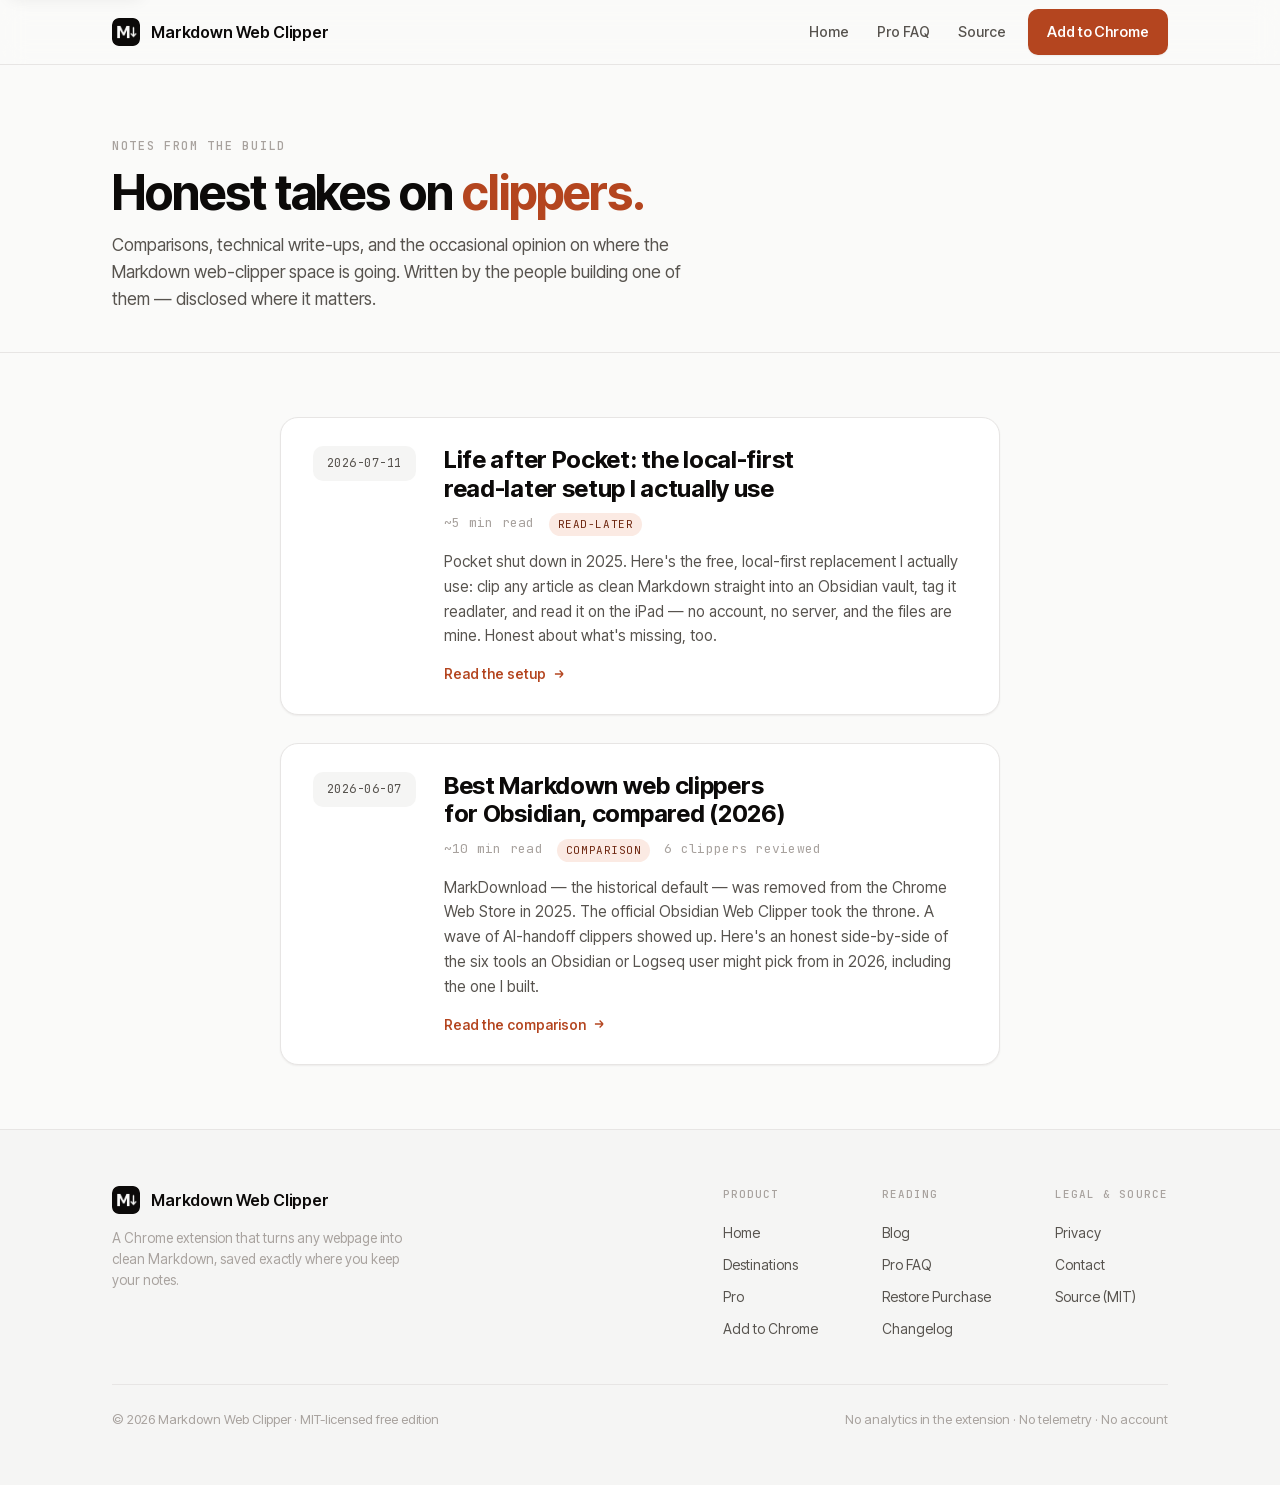
==== blog/index.html @ 99204392 "chore: sync landing from clipper@067581e Co-Authored-By: landing-sync[bot] <landing-sync@users.norep" ====
<!DOCTYPE html>
<html lang="en" data-density="standard" data-accent="100">
<head>
<meta charset="UTF-8" />
<meta name="viewport" content="width=device-width, initial-scale=1.0" />
<title>Blog — Web Clipping, Markdown & Obsidian | Markdown Web Clipper</title>
<meta name="description" content="Notes from the people building Markdown Web Clipper: comparisons, technical write-ups, and the occasional honest take on the web-clipper landscape." />
<link rel="canonical" href="https://markdownwebclipper.com/blog/" />
<link rel="icon" href="/favicon.ico" sizes="any" />
<link rel="icon" type="image/svg+xml" href="/favicon.svg" />
<link rel="icon" type="image/png" sizes="32x32" href="/favicon-32.png" />
<link rel="apple-touch-icon" href="/icon-128.png" />
<link rel="manifest" href="/site.webmanifest" />
<link rel="alternate" type="application/rss+xml" title="Markdown Web Clipper Blog" href="/blog/feed.xml" />
<meta name="theme-color" content="#fafaf9" media="(prefers-color-scheme: light)" />
<meta name="theme-color" content="#0c0a09" media="(prefers-color-scheme: dark)" />
<meta name="color-scheme" content="light dark" />
<meta property="og:title" content="Blog — Web Clipping, Markdown & Obsidian | Markdown Web Clipper" />
<meta property="og:description" content="Comparisons, technical write-ups, and honest takes on the web-clipper landscape." />
<meta property="og:url" content="https://markdownwebclipper.com/blog/" />
<meta property="og:type" content="website" />
<meta property="og:image" content="https://markdownwebclipper.com/og-hero.png" />
<meta property="og:image:width" content="1200" />
<meta property="og:image:height" content="630" />
<meta name="twitter:card" content="summary_large_image" />
<meta name="twitter:image" content="https://markdownwebclipper.com/og-hero.png" />
<link rel="preload" href="/fonts/inter-tight-latin.woff2" as="font" type="font/woff2" crossorigin />
<link rel="preload" href="/fonts/jetbrains-mono-latin.woff2" as="font" type="font/woff2" crossorigin />
<link rel="stylesheet" href="/tokens.css" />
<link rel="stylesheet" href="/style.css" />
</head>
<body>
<a class="skip-link" href="#main">Skip to content</a>

<header class="site-header">
  <div class="wrap">
    <a class="brand" href="/" aria-label="Markdown Web Clipper home">
      <img src="/icon-128.png" alt="" />
      <span class="wordmark">Markdown Web Clipper</span>
    </a>
    <nav class="nav">
      <a href="/">Home</a>
      <a href="/pro-faq" class="hide-sm">Pro FAQ</a>
      <a href="https://github.com/Tigrandza/markdown-web-clipper" class="hide-sm">Source</a>
      <a class="btn btn-primary" href="https://chromewebstore.google.com/detail/dpkinbemdemheacegfjbbkclcpbfedif?utm_source=markdownwebclipper.com&amp;utm_medium=website&amp;utm_campaign=blog-index" style="margin-left:6px">Add to Chrome</a>
    </nav>
  </div>
</header>

<main id="main">
  <section class="page-hero">
    <div class="wrap">
      <p class="eyebrow">Notes from the build</p>
      <h1 class="display" style="margin-top:12px">Honest takes on <span class="rust">clippers.</span></h1>
      <p class="lede" style="margin-top:14px; max-width:60ch">Comparisons, technical write-ups, and the occasional opinion on where the Markdown web-clipper space is going. Written by the people building one of them — disclosed where it matters.</p>
    </div>
  </section>

  <section class="band" style="padding-block: 64px">
    <div class="wrap">
      <div class="blog-index">

        <article class="blog-card">
          <span class="date-pill">2026-07-11</span>
          <div>
            <h2><a href="/blog/pocket-alternative-markdown-obsidian">Life after Pocket: the local-first read-later setup I actually use</a></h2>
            <p class="meta">
              <span>~5 min read</span>
              <span class="tag">Read-later</span>
            </p>
            <p class="excerpt">Pocket shut down in 2025. Here's the free, local-first replacement I actually use: clip any article as clean Markdown straight into an Obsidian vault, tag it readlater, and read it on the iPad — no account, no server, and the files are mine. Honest about what's missing, too.</p>
            <a class="read-more" href="/blog/pocket-alternative-markdown-obsidian">Read the setup
              <svg width="14" height="14" viewBox="0 0 24 24" fill="none" stroke="currentColor" stroke-width="2.2" aria-hidden="true"><path d="M5 12h14m0 0-6-6m6 6-6 6"/></svg>
            </a>
          </div>
        </article>

        <article class="blog-card">
          <span class="date-pill">2026-06-07</span>
          <div>
            <h2><a href="/blog/best-markdown-web-clippers-2026">Best Markdown web clippers for Obsidian, compared (2026)</a></h2>
            <p class="meta">
              <span>~10 min read</span>
              <span class="tag">Comparison</span>
              <span>6 clippers reviewed</span>
            </p>
            <p class="excerpt">MarkDownload — the historical default — was removed from the Chrome Web Store in 2025. The official Obsidian Web Clipper took the throne. A wave of AI-handoff clippers showed up. Here's an honest side-by-side of the six tools an Obsidian or Logseq user might pick from in 2026, including the one I built.</p>
            <a class="read-more" href="/blog/best-markdown-web-clippers-2026">Read the comparison
              <svg width="14" height="14" viewBox="0 0 24 24" fill="none" stroke="currentColor" stroke-width="2.2" aria-hidden="true"><path d="M5 12h14m0 0-6-6m6 6-6 6"/></svg>
            </a>
          </div>
        </article>

      </div>
    </div>
  </section>
</main>

<footer class="site-footer">
  <div class="wrap">
    <div class="footer-grid">
      <div class="footer-brand">
        <a class="brand" href="/" aria-label="Markdown Web Clipper home"><img src="/icon-128.png" alt="" /><span class="wordmark">Markdown Web Clipper</span></a>
        <p>A Chrome extension that turns any webpage into clean Markdown, saved exactly where you keep your notes.</p>
      </div>
      <div class="footer-cols">
        <div class="footer-col">
          <h2>Product</h2>
          <a href="/">Home</a>
          <a href="/#destinations">Destinations</a>
          <a href="/#pro">Pro</a>
          <a href="https://chromewebstore.google.com/detail/dpkinbemdemheacegfjbbkclcpbfedif?utm_source=markdownwebclipper.com&amp;utm_medium=website&amp;utm_campaign=blog-index">Add to Chrome</a>
        </div>
        <div class="footer-col">
          <h2>Reading</h2>
          <a href="/blog/">Blog</a>
          <a href="/pro-faq">Pro FAQ</a>
          <a href="/restore">Restore Purchase</a>
          <a href="/changelog">Changelog</a>
        </div>
        <div class="footer-col">
          <h2>Legal &amp; source</h2>
          <a href="/privacy">Privacy</a>
          <a href="mailto:support@markdownwebclipper.com">Contact</a>
          <a href="https://github.com/Tigrandza/markdown-web-clipper">Source (MIT)</a>
        </div>
      </div>
    </div>
    <div class="footer-legal">
      <span>© 2026 Markdown Web Clipper · MIT-licensed free edition</span>
      <span>No analytics in the extension · No telemetry · No account</span>
    </div>
  </div>
</footer>

<script src="/landing.js"></script>
</body>
</html>
---- tokens.css ----
:root{--bg: #fafaf9;--surface: #ffffff;--surface-2: #f5f5f4;--fg: #1c1917;--fg-strong: #0c0a09;--fg-muted: #57534e;--fg-faint: #a8a29e;--border: #e7e5e4;--border-strong: #d6d3d1;--accent-60: #c5795c;--accent-100: #b4451f;--accent-140: #a5380f;--accent: var(--accent-100);--accent-ink: #6e2710;--accent-subtle: #fbeae3;--on-accent: #ffffff;--success: #166534;--success-bg: #dcfce7;--code-bg: #0c0a09;--code-fg: #f5f5f4;--syn-key: #57534e;--syn-val: #b4451f;--font-sans: "Inter Tight", -apple-system, BlinkMacSystemFont, "Segoe UI", sans-serif;--font-mono: "JetBrains Mono", ui-monospace, Menlo, monospace;--lh-display: 1.05;--lh-tight: 1.15;--lh-body: 1.55;--tracking-display: -.022em;--r-xs: 6px;--r-sm: 8px;--r-md: 10px;--r-lg: 14px;--r-xl: 18px;--r-2xl: 22px;--r-pill: 999px;--shadow-sm: 0 1px 2px rgba(28, 25, 23, .06);--shadow-md: 0 4px 16px rgba(28, 25, 23, .06), 0 1px 3px rgba(28, 25, 23, .05);--shadow-lg: 0 18px 50px -16px rgba(28, 25, 23, .18), 0 4px 12px rgba(28, 25, 23, .05);--shadow-pop: 0 24px 64px -20px rgba(28, 25, 23, .22), 0 2px 8px rgba(28, 25, 23, .06);--section-y: 112px;--gap-block: 28px;--maxw: 1120px;--maxw-prose: 720px}@media(prefers-color-scheme:dark){:root:not([data-theme=light]){--bg: #0c0a09;--surface: #1c1917;--surface-2: #171311;--fg: #f5f5f4;--fg-strong: #f5f5f4;--fg-muted: #a8a29e;--fg-faint: #57534e;--border: #27272a;--border-strong: #3a3a3e;--accent-60: #e2a285;--accent-100: #e07a4f;--accent-140: #ef6a36;--accent: var(--accent-100);--accent-ink: #f0c3ae;--accent-subtle: #2a160c;--on-accent: #1c0f08;--success: #4ade80;--success-bg: #143323;--code-bg: #000000;--code-fg: #f5f5f4;--syn-key: #a8a29e;--syn-val: #e07a4f;--shadow-sm: 0 1px 2px rgba(0, 0, 0, .4);--shadow-md: 0 4px 16px rgba(0, 0, 0, .4), 0 1px 3px rgba(0, 0, 0, .5);--shadow-lg: 0 18px 50px -16px rgba(0, 0, 0, .6), 0 4px 12px rgba(0, 0, 0, .4);--shadow-pop: 0 24px 64px -20px rgba(0, 0, 0, .7), 0 2px 8px rgba(0, 0, 0, .5)}}:root[data-theme=dark]{--bg: #0c0a09;--surface: #1c1917;--surface-2: #171311;--fg: #f5f5f4;--fg-strong: #f5f5f4;--fg-muted: #a8a29e;--fg-faint: #57534e;--border: #27272a;--border-strong: #3a3a3e;--accent-60: #e2a285;--accent-100: #e07a4f;--accent-140: #ef6a36;--accent: var(--accent-100);--accent-ink: #f0c3ae;--accent-subtle: #2a160c;--on-accent: #1c0f08;--success: #4ade80;--success-bg: #143323;--code-bg: #000000;--code-fg: #f5f5f4;--syn-key: #a8a29e;--syn-val: #e07a4f;--shadow-sm: 0 1px 2px rgba(0, 0, 0, .4);--shadow-md: 0 4px 16px rgba(0, 0, 0, .4), 0 1px 3px rgba(0, 0, 0, .5);--shadow-lg: 0 18px 50px -16px rgba(0, 0, 0, .6), 0 4px 12px rgba(0, 0, 0, .4);--shadow-pop: 0 24px 64px -20px rgba(0, 0, 0, .7), 0 2px 8px rgba(0, 0, 0, .5)}
---- style.css ----
@font-face{font-family:Inter Tight;font-style:normal;font-weight:400 700;font-display:swap;src:url(/fonts/inter-tight-latin.woff2) format("woff2");unicode-range:U+0000-00FF,U+0131,U+0152-0153,U+02BB-02BC,U+02C6,U+02DA,U+02DC,U+0304,U+0308,U+0329,U+2000-206F,U+20AC,U+2122,U+2191,U+2193,U+2212,U+2215,U+FEFF,U+FFFD}@font-face{font-family:Inter Tight;font-style:normal;font-weight:400 700;font-display:swap;src:url(/fonts/inter-tight-latin-ext.woff2) format("woff2");unicode-range:U+0100-02AF,U+0304,U+0308,U+0329,U+1E00-1E9F,U+1EF2-1EFF,U+2020,U+20A0-20AB,U+20AD-20C0,U+2113,U+2C60-2C7F,U+A720-A7FF}@font-face{font-family:JetBrains Mono;font-style:normal;font-weight:400 600;font-display:swap;src:url(/fonts/jetbrains-mono-latin.woff2) format("woff2");unicode-range:U+0000-00FF,U+0131,U+0152-0153,U+02BB-02BC,U+02C6,U+02DA,U+02DC,U+0304,U+0308,U+0329,U+2000-206F,U+20AC,U+2122,U+2191,U+2193,U+2212,U+2215,U+FEFF,U+FFFD}@font-face{font-family:JetBrains Mono;font-style:normal;font-weight:400 600;font-display:swap;src:url(/fonts/jetbrains-mono-latin-ext.woff2) format("woff2");unicode-range:U+0100-02AF,U+0304,U+0308,U+0329,U+1E00-1E9F,U+1EF2-1EFF,U+2020,U+20A0-20AB,U+20AD-20C0,U+2113,U+2C60-2C7F,U+A720-A7FF}*,*:before,*:after{box-sizing:border-box}*{margin:0}html{-webkit-text-size-adjust:100%;scroll-behavior:smooth;scroll-padding-top:80px}body{font-family:var(--font-sans);font-weight:400;line-height:var(--lh-body);color:var(--fg);background:var(--bg);-webkit-font-smoothing:antialiased;text-rendering:optimizeLegibility;font-feature-settings:"cv11","ss01"}img,svg{display:block;max-width:100%}a{color:inherit;text-decoration:none}button{font:inherit;color:inherit;cursor:pointer;background:none;border:none}code,pre,.mono{font-family:var(--font-mono)}::selection{background:var(--accent-subtle);color:var(--accent-ink)}:focus-visible{outline:2px solid var(--accent);outline-offset:2px;border-radius:4px}.sr-only{position:absolute;width:1px;height:1px;padding:0;margin:-1px;overflow:hidden;clip:rect(0,0,0,0);white-space:nowrap;border:0}.skip-link{position:absolute;left:8px;top:-48px;z-index:1000;padding:10px 16px;background:var(--surface);color:var(--fg-strong);border:1px solid var(--border);border-radius:var(--r-sm);box-shadow:var(--shadow-md);font-size:14px;font-weight:550;transition:top .15s ease}.skip-link:focus{top:8px}.breadcrumb{display:block}.breadcrumb a{color:inherit;text-decoration:none}.breadcrumb a:hover{color:var(--accent)}.wrap{width:100%;max-width:var(--maxw);margin-inline:auto;padding-inline:32px}section.band{padding-block:var(--section-y)}.band+.band{border-top:1px solid var(--border)}:root[data-density=compact]{--section-y: 76px;--gap-block: 20px}:root[data-density=standard]{--section-y: 112px;--gap-block: 28px}:root[data-density=breathing]{--section-y: 160px;--gap-block: 40px}:root[data-accent="60"]{--accent: var(--accent-60)}:root[data-accent="100"]{--accent: var(--accent-100)}:root[data-accent="140"]{--accent: var(--accent-140)}.eyebrow{font-family:var(--font-mono);font-size:12px;letter-spacing:.14em;text-transform:uppercase;color:var(--fg-faint);font-weight:500;white-space:nowrap}.display{font-weight:700;line-height:var(--lh-display);letter-spacing:var(--tracking-display);color:var(--fg-strong);text-wrap:balance}h1.display{font-size:clamp(40px,5.4vw,68px)}h2.display{font-size:clamp(32px,3.8vw,46px)}h3.display{font-size:clamp(24px,2.4vw,30px)}.rust{color:var(--accent)}.lede{font-size:clamp(17px,1.35vw,19px);color:var(--fg-muted);max-width:46ch;text-wrap:pretty}.section-head{max-width:52ch;margin-bottom:48px}.section-head .lede{margin-top:16px}.site-header{position:sticky;top:0;z-index:40;background:color-mix(in srgb,var(--bg) 82%,transparent);backdrop-filter:saturate(140%) blur(12px);border-bottom:1px solid var(--border)}.site-header .wrap{display:flex;align-items:center;gap:28px;height:64px}.brand{display:flex;align-items:center;gap:11px;font-weight:600;color:var(--fg-strong);letter-spacing:-.01em;white-space:nowrap;flex:none}.brand img{width:28px;height:28px;border-radius:7px}.brand .wordmark{font-size:16px}.brand .tld{color:var(--fg-faint);font-weight:500}.nav{display:flex;align-items:center;gap:4px;margin-left:auto}.nav a:not(.btn){padding:8px 12px;border-radius:var(--r-sm);font-size:14px;color:var(--fg-muted);font-weight:500;transition:color .15s,background .15s}.nav a:not(.btn):hover{color:var(--fg-strong);background:var(--surface-2)}.nav .sep{width:1px;height:20px;background:var(--border);margin-inline:6px}.btn{display:inline-flex;align-items:center;justify-content:center;gap:9px;padding:11px 18px;border-radius:var(--r-md);font-size:14.5px;font-weight:550;letter-spacing:-.005em;transition:transform .12s ease,background .15s,border-color .15s,box-shadow .15s;border:1px solid transparent;white-space:nowrap}.btn:active{transform:translateY(1px)}.btn .kbd{font-family:var(--font-mono);font-size:12px;opacity:.8}.btn-primary{background:var(--accent);color:var(--on-accent);box-shadow:var(--shadow-sm)}.btn-primary:hover{background:color-mix(in oklch,var(--accent) 90%,black)}.btn-ghost{background:var(--surface);color:var(--fg-strong);border-color:var(--border-strong)}.btn-ghost:hover{background:var(--surface-2);border-color:var(--fg-faint)}.btn-quiet{color:var(--fg-muted);padding-inline:10px}.btn-quiet:hover{color:var(--fg-strong)}.btn-lg{padding:14px 24px;font-size:16px;border-radius:var(--r-lg)}.badge-pro{display:inline-flex;align-items:center;gap:5px;padding:3px 9px;background:var(--accent);color:var(--on-accent);border-radius:var(--r-pill);font-size:11.5px;font-weight:650;letter-spacing:.01em;white-space:nowrap}.badge-pro.outline{background:transparent;color:var(--accent);border:1px solid color-mix(in srgb,var(--accent) 45%,transparent)}.badge-free{display:inline-flex;align-items:center;gap:5px;padding:3px 9px;background:var(--surface-2);color:var(--fg-muted);border:1px solid var(--border);border-radius:var(--r-pill);font-size:11.5px;font-weight:600;white-space:nowrap}.chip{display:inline-flex;align-items:center;gap:6px;padding:5px 11px;background:var(--surface);border:1px solid var(--border);border-radius:var(--r-pill);font-size:13px;color:var(--fg-muted);font-weight:500}.chip .dot{width:6px;height:6px;border-radius:50%;background:var(--success)}.hero{padding-top:clamp(56px,7vw,96px);padding-bottom:var(--section-y)}.hero-eyebrow{display:inline-flex;align-items:center;gap:10px;margin-bottom:26px}.hero h1{margin-bottom:22px}.hero .lede{font-size:clamp(18px,1.5vw,21px);max-width:40ch}.hero-cta{display:flex;flex-wrap:wrap;align-items:center;gap:14px;margin-top:34px}.hero-meta{display:flex;flex-wrap:wrap;gap:18px;margin-top:26px;color:var(--fg-faint);font-size:13.5px}.hero-meta span{display:inline-flex;align-items:center;gap:7px}.hero[data-variant]{display:none}:root[data-hero=split] .hero[data-variant=split]{display:block}:root[data-hero=centered] .hero[data-variant=centered]{display:block}:root[data-hero=compare] .hero[data-variant=compare]{display:block}.hero-split .grid{display:grid;grid-template-columns:minmax(0,.92fr) minmax(0,1.08fr);gap:56px;align-items:center}.hero-stage{position:relative;min-height:470px;display:block}.hero-split .popup{position:relative;z-index:2;margin-left:auto}.hero-split .flow-arrow{display:none}.hero-split .md-card{position:absolute;left:0;top:56px;z-index:1;transform:scale(.86);transform-origin:top left;box-shadow:var(--shadow-lg)}.hero-centered{text-align:center}.hero-centered .lede{margin-inline:auto}.hero-centered .hero-eyebrow,.hero-centered .hero-cta,.hero-centered .hero-meta{justify-content:center}.hero-proof-wide{margin-top:56px}.hero-compare .grid{display:grid;grid-template-columns:minmax(0,.82fr) minmax(0,1.18fr);gap:56px;align-items:center}.popup{width:100%;max-width:380px;background:var(--surface);border:1px solid var(--border);border-radius:var(--r-2xl);box-shadow:var(--shadow-pop);overflow:hidden;flex:none}.popup-tabs{display:flex;gap:26px;padding:16px 20px 0;border-bottom:1px solid var(--border)}.popup-tab{padding-bottom:13px;font-size:14px;font-weight:550;color:var(--fg-faint);position:relative}.popup-tab.active{color:var(--fg-strong)}.popup-tab.active:after{content:"";position:absolute;left:0;right:0;bottom:-1px;height:2px;background:var(--accent);border-radius:2px}.popup-body{padding:16px 20px 18px}.popup-hint{font-size:12px;color:var(--fg-faint);margin-bottom:12px}.popup-input{width:100%;padding:11px 13px;border:1px solid var(--border-strong);border-radius:var(--r-md);font-size:14px;color:var(--fg-muted);background:var(--surface);margin-bottom:16px}.popup-fm{font-size:12.5px;color:var(--fg-muted);margin-bottom:14px;display:flex;align-items:center;gap:7px}.popup-fm .tri{color:var(--accent);font-size:9px}.seg{display:inline-flex;background:var(--surface-2);border-radius:var(--r-md);padding:3px;gap:2px}.seg button{padding:7px 13px;border-radius:var(--r-sm);font-size:13px;font-weight:550;color:var(--fg-muted)}.seg button.active{background:var(--fg-strong);color:var(--bg)}.popup-row{display:flex;align-items:center;gap:10px;margin-top:14px}.popup-row .spacer{flex:1}.icon-btn{width:36px;height:36px;display:inline-flex;align-items:center;justify-content:center;border:1px solid var(--border);border-radius:var(--r-md);color:var(--fg-muted);background:var(--surface);transition:border-color .15s,color .15s,background .15s;position:relative}.icon-btn:hover{color:var(--accent);border-color:color-mix(in srgb,var(--accent) 40%,var(--border))}.icon-btn .pro-dot{position:absolute;top:-4px;right:-4px;width:14px;height:14px;border-radius:50%;background:var(--accent);color:var(--on-accent);font-size:8px;font-weight:700;display:grid;place-items:center}.fmt-select{display:flex;align-items:center;gap:10px;padding:11px 13px;margin-top:6px;border:1px solid var(--border-strong);border-radius:var(--r-md);font-size:14px;color:var(--fg-strong);font-weight:550}.fmt-select .built-in{font-family:var(--font-mono);font-size:11px;font-weight:500;color:var(--fg-muted);background:var(--surface-2);padding:2px 7px;border-radius:var(--r-pill);white-space:nowrap}.fmt-select .caret{margin-left:auto;color:var(--fg-faint)}.popup-foot{display:flex;align-items:center;justify-content:space-between;margin-top:18px;padding-top:14px;border-top:1px solid var(--border);font-family:var(--font-mono);font-size:12px;color:var(--fg-faint);white-space:nowrap}.dest-row{display:flex;gap:8px;margin-top:14px}.md-card{background:var(--surface);border:1px solid var(--border);border-radius:var(--r-xl);box-shadow:var(--shadow-md);padding:22px 24px;max-width:360px}.md-card .md-h{font-family:var(--font-mono);font-size:15px;font-weight:600;color:var(--fg-strong);margin-bottom:14px}.md-card p,.md-card li{font-family:var(--font-mono);font-size:12.5px;line-height:1.7;color:var(--fg-muted)}.md-card .sub{font-weight:600;color:var(--fg-strong);margin-top:14px;margin-bottom:8px}.code-well{background:var(--code-bg);color:var(--code-fg);border-radius:var(--r-sm);padding:11px 13px;font-family:var(--font-mono);font-size:12px;margin:8px 0 14px;overflow-x:auto}.mini-table{width:100%;border-collapse:collapse;font-family:var(--font-mono);font-size:12px}.mini-table th,.mini-table td{border:1px solid var(--border);padding:6px 10px;text-align:left;color:var(--fg-muted)}.mini-table th{background:var(--surface-2);color:var(--fg-strong);font-weight:600}.mini-table td .ok{color:var(--success)}.macwin{width:100%;max-width:680px;margin-inline:auto;background:var(--surface);border:1px solid var(--border);border-radius:var(--r-xl);box-shadow:var(--shadow-lg);overflow:hidden;position:relative}.macwin-bar{display:flex;align-items:center;gap:14px;padding:13px 16px;border-bottom:1px solid var(--border);background:var(--surface-2)}.traffic{display:flex;gap:7px}.traffic i{width:11px;height:11px;border-radius:50%;display:block}.traffic i:nth-child(1){background:#ec6a5e}.traffic i:nth-child(2){background:#f4bf4f}.traffic i:nth-child(3){background:#61c454}.macwin-title{font-family:var(--font-mono);font-size:12.5px;color:var(--fg-muted)}.macwin-body{padding:20px 24px;font-family:var(--font-mono);font-size:13px;line-height:1.7}.macwin-body .hr{color:var(--fg-faint)}.macwin-body .k{color:var(--syn-key)}.macwin-body .v{color:var(--syn-val)}.macwin-body .h,.macwin-body .b{color:var(--fg-strong);font-weight:600}.macwin-body p{color:var(--fg-muted)}.toast{position:absolute;right:20px;bottom:20px;display:inline-flex;align-items:center;gap:9px;background:var(--fg-strong);color:var(--bg);padding:11px 16px;border-radius:var(--r-md);font-size:13.5px;font-weight:550;box-shadow:var(--shadow-lg)}.toast .check{width:18px;height:18px;border-radius:50%;background:var(--success);color:#fff;display:grid;place-items:center;font-size:11px}.why-grid{display:grid;grid-template-columns:repeat(3,1fr);gap:1px;background:var(--border);border:1px solid var(--border);border-radius:var(--r-xl);overflow:hidden}.why-cell{background:var(--bg);padding:30px 28px}.why-cell .n{font-family:var(--font-mono);font-size:12px;color:var(--accent);font-weight:600}.why-cell h3{font-size:18px;font-weight:600;color:var(--fg-strong);margin:14px 0 9px;letter-spacing:-.01em}.why-cell p{font-size:14.5px;color:var(--fg-muted)}.why-cell code{font-size:12.5px;background:var(--surface-2);border:1px solid var(--border);padding:1px 6px;border-radius:var(--r-xs);color:var(--fg-strong)}.matrix-wrap{border:1px solid var(--border);border-radius:var(--r-xl);overflow:hidden;box-shadow:var(--shadow-sm)}.matrix{width:100%;border-collapse:collapse}.matrix th,.matrix td{text-align:left;padding:18px 22px;border-bottom:1px solid var(--border);vertical-align:top}.matrix thead th{background:var(--surface-2);font-size:12px;font-family:var(--font-mono);text-transform:uppercase;letter-spacing:.1em;color:var(--fg-faint);font-weight:500;padding-block:14px}.matrix tbody tr:last-child td{border-bottom:none}.matrix tbody tr{background:var(--surface);transition:background .12s}.matrix tbody tr:hover{background:color-mix(in srgb,var(--surface-2) 60%,var(--surface))}.matrix .dest{display:flex;align-items:center;gap:12px}.matrix .dest .di{width:34px;height:34px;border-radius:var(--r-md);background:var(--surface-2);border:1px solid var(--border);display:grid;place-items:center;color:var(--fg-strong);flex:none}.matrix .dest .name{font-weight:600;color:var(--fg-strong);font-size:15px;white-space:nowrap}.matrix .dest .sub{font-size:12.5px;color:var(--fg-faint)}.matrix td .yes{color:var(--success);font-weight:600;display:inline-flex;align-items:center;gap:6px;font-size:13.5px}.matrix td .partial{color:var(--fg-muted);font-size:13.5px;display:inline-flex;gap:6px;align-items:center}.matrix td.best{color:var(--fg-muted);font-size:14px;max-width:30ch}.matrix td.best b{color:var(--fg-strong);font-weight:600}.matrix .tag-pro{margin-left:8px}.matrix-note{margin-top:16px;font-size:13.5px;color:var(--fg-faint);display:flex;align-items:center;gap:8px}.ba-head{display:flex;align-items:flex-end;justify-content:space-between;gap:24px;flex-wrap:wrap;margin-bottom:32px}.ba-toggle{display:inline-flex;background:var(--surface-2);border:1px solid var(--border);border-radius:var(--r-md);padding:3px}.ba-toggle button{padding:8px 16px;border-radius:var(--r-sm);font-size:13.5px;font-weight:550;color:var(--fg-muted)}.ba-toggle button.active{background:var(--surface);color:var(--fg-strong);box-shadow:var(--shadow-sm)}.ba-grid{display:grid;grid-template-columns:1fr 1fr;gap:24px}.ba-card{border:1px solid var(--border);border-radius:var(--r-xl);overflow:hidden;background:var(--surface);box-shadow:var(--shadow-md)}.ba-card .cap{padding:12px 18px;font-family:var(--font-mono);font-size:11px;letter-spacing:.1em;text-transform:uppercase;color:var(--fg-faint);border-bottom:1px solid var(--border);background:var(--surface-2);display:flex;align-items:center;justify-content:space-between}.ba-card .cap.bad{color:var(--accent-ink)}.ba-card .cap.good{color:var(--success)}.ba-body{padding:22px 24px;min-height:300px}.ba-render .md-h{font-size:17px;font-weight:600;color:var(--fg-strong);margin-bottom:12px}.ba-render p{font-size:14px;color:var(--fg-muted);margin-bottom:12px}.ba-render pre{background:var(--surface-2);border:1px solid var(--border);border-radius:var(--r-sm);padding:12px 14px;font-size:12.5px;color:var(--fg-strong);overflow-x:auto;margin-bottom:14px}.ba-render table{width:100%;border-collapse:collapse;font-size:13px}.ba-render th,.ba-render td{border:1px solid var(--border);padding:7px 11px;text-align:left}.ba-render th{background:var(--surface-2);font-weight:600;color:var(--fg-strong)}.ba-render td{color:var(--fg-muted)}.ba-render .ok{color:var(--success)}.ba-broken{font-family:var(--font-mono);font-size:12.5px;color:var(--fg-muted);line-height:1.7;white-space:pre-wrap}.ba-broken .lost{color:var(--accent-ink);background:var(--accent-subtle);padding:0 3px;border-radius:3px}.ba-broken .strip{color:var(--fg-faint);text-decoration:line-through}.ba-source{font-family:var(--font-mono);font-size:12.5px;line-height:1.75;white-space:pre-wrap;color:var(--fg-muted)}.ba-source .h{color:var(--fg-strong);font-weight:600}.ba-source .fence{color:var(--accent)}.ba-source .pipe{color:var(--fg-faint)}[data-ba=rendered] .ba-show-source,[data-ba=source] .ba-show-rendered{display:none}.pro-band{background:var(--surface-2)}:root[data-pro=subtle] .pro-band{background:var(--bg)}:root[data-pro=prominent] .pro-band{background:var(--accent-subtle)}.pro-card{display:grid;grid-template-columns:1.1fr 1fr;gap:48px;align-items:center;border:1px solid var(--border);border-radius:var(--r-2xl);background:var(--surface);padding:44px;box-shadow:var(--shadow-md)}:root[data-pro=prominent] .pro-card{border-color:color-mix(in srgb,var(--accent) 35%,var(--border));box-shadow:var(--shadow-lg)}:root[data-pro=subtle] .pro-card{box-shadow:var(--shadow-sm)}.pro-card .head{display:flex;align-items:center;gap:12px;margin-bottom:20px}.pro-card h2{font-size:clamp(26px,2.6vw,34px)}.pro-feats{list-style:none;padding:0;margin:22px 0 0;display:grid;gap:14px}.pro-feats li{display:flex;gap:12px;align-items:flex-start;font-size:15px;color:var(--fg-muted)}.pro-feats li b{color:var(--fg-strong);font-weight:600}.pro-feats .tick{color:var(--accent);flex:none;margin-top:2px}.price-box{border:1px solid var(--border);border-radius:var(--r-xl);padding:28px;background:var(--bg);text-align:center}:root[data-pro=prominent] .price-box{border-color:color-mix(in srgb,var(--accent) 30%,var(--border));background:var(--surface)}.price-box .now{font-size:48px;font-weight:700;color:var(--fg-strong);letter-spacing:-.02em;line-height:1}.price-box .was{font-size:18px;color:var(--fg-faint);text-decoration:line-through;margin-left:8px}.price-box .once{font-size:13.5px;color:var(--fg-muted);margin-top:10px}.price-box .promo{display:inline-flex;margin-top:16px}.price-box .btn{width:100%;margin-top:22px}.price-box .fine{font-size:12.5px;color:var(--fg-faint);margin-top:14px;line-height:1.5}.pro-tip{margin-top:18px;font-size:13.5px;color:var(--fg-muted);font-style:italic}.cred-grid{display:grid;grid-template-columns:repeat(3,1fr);gap:20px}.cred-card{border:1px solid var(--border);border-radius:var(--r-xl);padding:28px;background:var(--surface)}.cred-card .ic{width:40px;height:40px;border-radius:var(--r-md);background:var(--surface-2);border:1px solid var(--border);display:grid;place-items:center;color:var(--fg-strong);margin-bottom:18px}.cred-card h3{font-size:17px;font-weight:600;color:var(--fg-strong);margin-bottom:9px;letter-spacing:-.01em}.cred-card p{font-size:14.5px;color:var(--fg-muted)}.cred-card a.inline{color:var(--accent);font-weight:550;border-bottom:1px solid color-mix(in srgb,var(--accent) 40%,transparent)}.cred-card .repo{margin-top:16px;display:inline-flex;align-items:center;gap:9px;font-family:var(--font-mono);font-size:12.5px;color:var(--fg-muted);border:1px solid var(--border);border-radius:var(--r-md);padding:8px 12px}.tbd{border:1px dashed var(--border-strong);border-radius:var(--r-xl);padding:40px;text-align:center;color:var(--fg-faint);background:color-mix(in srgb,var(--surface-2) 40%,var(--bg))}.tbd .eyebrow{margin-bottom:10px}.tbd p{font-size:15px;max-width:46ch;margin-inline:auto}.site-footer{border-top:1px solid var(--border);padding-block:56px;background:var(--surface-2)}.footer-grid{display:flex;align-items:flex-start;justify-content:space-between;gap:40px;flex-wrap:wrap}.footer-brand{max-width:30ch}.footer-brand .brand{margin-bottom:14px}.footer-brand p{font-size:13.5px;color:var(--fg-faint)}.footer-cols{display:flex;gap:64px;flex-wrap:wrap}.footer-col h2{font-family:var(--font-mono);font-size:11px;text-transform:uppercase;letter-spacing:.1em;color:var(--fg-faint);margin-bottom:14px;font-weight:500}.footer-col a{display:block;font-size:14px;color:var(--fg-muted);padding:5px 0;transition:color .12s}.footer-col a:hover{color:var(--accent)}.footer-legal{margin-top:40px;padding-top:24px;border-top:1px solid var(--border);display:flex;justify-content:space-between;gap:16px;flex-wrap:wrap;font-size:13px;color:var(--fg-faint)}.page-hero{padding-top:72px;padding-bottom:40px;border-bottom:1px solid var(--border)}.page-hero h1{font-size:clamp(34px,4vw,48px)}.page-hero .meta{margin-top:14px;font-size:14px;color:var(--fg-faint);font-family:var(--font-mono)}.prose{max-width:var(--maxw-prose);margin-inline:auto;padding-block:56px}.prose h2{font-size:24px;font-weight:650;color:var(--fg-strong);margin:44px 0 14px;letter-spacing:-.01em}.prose h2:first-child{margin-top:0}.prose h3{font-size:18px;font-weight:600;color:var(--fg-strong);margin:28px 0 10px}.prose p,.prose li{font-size:16px;color:var(--fg-muted);line-height:1.7}.prose p{margin-bottom:16px}.prose ul,.prose ol{margin:0 0 16px;padding-left:22px}.prose li{margin-bottom:8px}.prose a{color:var(--accent);border-bottom:1px solid color-mix(in srgb,var(--accent) 35%,transparent)}.prose code{font-family:var(--font-mono);font-size:14px;background:var(--surface-2);border:1px solid var(--border);padding:1px 6px;border-radius:var(--r-xs);color:var(--fg-strong)}.prose strong{color:var(--fg-strong);font-weight:600}.prose .callout{border:1px solid var(--border);border-left:3px solid var(--accent);background:var(--accent-subtle);border-radius:var(--r-md);padding:16px 20px;margin:24px 0}.prose .callout p{color:var(--accent-ink);margin:0;font-size:14.5px}.toc{position:sticky;top:88px;font-size:13.5px}.toc h2{font-family:var(--font-mono);font-size:11px;text-transform:uppercase;letter-spacing:.1em;color:var(--fg-faint);margin-bottom:12px}.toc a{display:block;padding:5px 0;color:var(--fg-muted)}.toc a:hover{color:var(--accent)}.prose-layout{display:grid;grid-template-columns:200px minmax(0,1fr);gap:56px;max-width:980px;margin-inline:auto;padding-block:56px;align-items:start}.prose-layout .prose{padding-block:0;margin:0}.faq-item{border-bottom:1px solid var(--border);padding:22px 0}.faq-item:first-child{padding-top:0}.faq-item h3{font-size:18px;font-weight:600;color:var(--fg-strong);margin-bottom:10px;letter-spacing:-.01em}.faq-item p{font-size:15.5px;color:var(--fg-muted);line-height:1.65;margin-bottom:10px}.faq-item p:last-child{margin-bottom:0}.restore-screen{min-height:calc(100vh - 64px);display:grid;place-items:center;padding:48px 24px}.restore-card{width:100%;max-width:480px;background:var(--surface);border:1px solid var(--border);border-radius:var(--r-2xl);box-shadow:var(--shadow-lg);padding:40px;text-align:center}.restore-card .mark{width:44px;height:44px;border-radius:11px;margin:0 auto 20px}.restore-card h1{font-size:26px;font-weight:700;color:var(--fg-strong);letter-spacing:-.015em;margin-bottom:10px}.restore-card p{font-size:15px;color:var(--fg-muted);margin-bottom:22px}.restore-card .field{text-align:left;margin-bottom:16px}.restore-card label{display:block;font-size:13px;font-weight:550;color:var(--fg-strong);margin-bottom:7px}.restore-card input[type=email],.restore-card input[type=text]{width:100%;padding:12px 14px;border:1px solid var(--border-strong);border-radius:var(--r-md);font-size:15px;background:var(--surface);color:var(--fg)}.restore-card .btn{width:100%}.restore-card .status{margin-top:18px;font-size:13.5px;min-height:20px}.restore-card .status.ok{color:var(--success)}.restore-card .status.err{color:var(--accent)}.restore-card .help{margin-top:22px;font-size:13px;color:var(--fg-faint)}.restore-card .help a{color:var(--accent)}.demo-slot{aspect-ratio:720 / 405;width:100%;max-width:720px;border:1px dashed var(--border-strong);border-radius:var(--r-xl);background:repeating-linear-gradient(135deg,var(--surface-2) 0 14px,var(--bg) 14px 28px);display:grid;place-items:center;text-align:center;color:var(--fg-faint)}.demo-slot .label{font-family:var(--font-mono);font-size:12.5px}.demo-slot .dim{font-size:11px;margin-top:6px}.tweaks{position:fixed;top:14px;right:14px;z-index:90;width:248px;background:var(--surface);border:1px solid var(--border-strong);border-radius:var(--r-lg);box-shadow:var(--shadow-lg);font-size:13px;overflow:hidden}.tweaks-head{display:flex;align-items:center;gap:8px;padding:11px 13px;border-bottom:1px solid var(--border);cursor:pointer;user-select:none}.tweaks-head .t{font-weight:600;color:var(--fg-strong);font-size:12.5px;letter-spacing:-.01em}.tweaks-head .badge-free{margin-left:auto;font-size:10px;padding:2px 7px}.tweaks-head .chev{color:var(--fg-faint);transition:transform .2s}.tweaks.collapsed .tweaks-body{display:none}.tweaks.collapsed .chev{transform:rotate(-90deg)}.tweaks-body{padding:6px 13px 13px;max-height:80vh;overflow-y:auto}.tw-row{padding:10px 0;border-bottom:1px solid var(--border)}.tw-row:last-child{border-bottom:none}.tw-row>label{display:block;font-size:11px;text-transform:uppercase;letter-spacing:.07em;color:var(--fg-faint);font-family:var(--font-mono);margin-bottom:8px}.tw-seg{display:flex;background:var(--surface-2);border-radius:var(--r-sm);padding:2px;gap:2px}.tw-seg button{flex:1;padding:6px 4px;border-radius:6px;font-size:12px;font-weight:550;color:var(--fg-muted);transition:background .12s,color .12s}.tw-seg button.active{background:var(--surface);color:var(--fg-strong);box-shadow:var(--shadow-sm)}.tw-seg button.active.rust{color:var(--accent)}.blog-index{display:grid;gap:28px;max-width:var(--maxw-prose);margin-inline:auto}.blog-card{display:grid;grid-template-columns:auto 1fr;gap:28px;padding:28px 32px;background:var(--surface);border:1px solid var(--border);border-radius:var(--r-xl);box-shadow:var(--shadow-sm);transition:border-color .15s,box-shadow .15s,transform .12s}.blog-card:hover{border-color:var(--border-strong);box-shadow:var(--shadow-md);transform:translateY(-1px)}.blog-card .date-pill{font-family:var(--font-mono);font-size:12px;letter-spacing:.04em;background:var(--surface-2);color:var(--fg-muted);padding:8px 14px;border-radius:var(--r-md);align-self:start;white-space:nowrap}.blog-card h2{font-size:24px;font-weight:700;color:var(--fg-strong);letter-spacing:-.012em;line-height:1.18;margin-bottom:10px;text-wrap:balance}.blog-card h2 a:hover{color:var(--accent)}.blog-card .meta{display:flex;flex-wrap:wrap;gap:14px;font-size:13px;color:var(--fg-faint);font-family:var(--font-mono);margin-bottom:14px;letter-spacing:.02em}.blog-card .meta .tag{background:var(--accent-subtle);color:var(--accent-ink);padding:3px 9px;border-radius:var(--r-pill);font-size:11px;letter-spacing:.05em;text-transform:uppercase}.blog-card .excerpt{font-size:15.5px;color:var(--fg-muted);line-height:1.6;text-wrap:pretty}.blog-card .read-more{display:inline-flex;align-items:center;gap:6px;font-size:14px;font-weight:550;color:var(--accent);margin-top:14px}.article-meta{display:flex;flex-wrap:wrap;gap:18px;margin-top:24px;font-size:13.5px;color:var(--fg-faint);font-family:var(--font-mono)}.article-meta .dot{color:var(--fg-faint);opacity:.5}.article-meta .tag{background:var(--accent-subtle);color:var(--accent-ink);padding:3px 10px;border-radius:var(--r-pill);font-size:11px;letter-spacing:.05em;text-transform:uppercase}.prose .callout.disclosure{background:var(--surface-2);border-color:var(--border-strong)}.prose .callout.disclosure:before{content:"Disclosure";display:block;font-family:var(--font-mono);font-size:11px;letter-spacing:.12em;text-transform:uppercase;color:var(--fg-faint);margin-bottom:8px}.compare-table{width:100%;border-collapse:collapse;font-size:14.5px;margin:24px 0;border:1px solid var(--border);border-radius:var(--r-lg);overflow:hidden}.compare-table th,.compare-table td{padding:14px 16px;text-align:left;border-bottom:1px solid var(--border);vertical-align:top}.compare-table thead th{background:var(--surface-2);color:var(--fg-strong);font-weight:600;font-size:13px;letter-spacing:.02em}.compare-table tbody tr:last-child td{border-bottom:none}.compare-table tbody tr.us{background:color-mix(in srgb,var(--accent-subtle) 50%,transparent)}.compare-table tbody tr.us td:first-child{font-weight:700;color:var(--accent-ink)}.compare-table td .good{color:var(--success);font-weight:600}.compare-table td .bad{color:var(--fg-faint)}.compare-table td .partial{color:var(--accent-ink)}@media(max-width:960px){.hero-split .grid,.hero-compare .grid,.pro-card{grid-template-columns:1fr;gap:36px}.hero-stage{min-height:auto;display:flex;flex-direction:column;align-items:center;gap:24px}.hero-stage .flow-arrow{transform:rotate(90deg)}.hero-split .popup{margin-left:0}.hero-split .md-card{position:static;transform:none;max-width:380px;width:100%}.why-grid,.cred-grid{grid-template-columns:1fr 1fr}.prose-layout{grid-template-columns:1fr;gap:24px}.toc{position:static;display:none}.blog-card{grid-template-columns:1fr;gap:14px;padding:24px 22px}.blog-card .date-pill{justify-self:start}}@media(max-width:680px){.wrap{padding-inline:22px}.site-header .wrap{gap:14px}.brand .wordmark{display:none}.popup,.hero-split .md-card{max-width:100%}.why-grid,.cred-grid,.ba-grid{grid-template-columns:1fr}.ba-body{min-height:auto;padding:16px 18px;overflow-x:auto}.nav .hide-sm,.matrix thead{display:none}.matrix,.matrix tbody,.matrix tr,.matrix td{display:block;width:100%}.matrix tr{border-bottom:1px solid var(--border);padding:8px 0}.matrix td{border:none;padding:6px 18px}.matrix td.best{max-width:none}.matrix .dest .name{white-space:normal}.matrix td:nth-child(2):before{content:"Works offline: ";font-family:var(--font-mono);font-size:11px;text-transform:uppercase;letter-spacing:.1em;color:var(--fg-faint);display:block;margin-bottom:4px}.matrix td:nth-child(3):before{content:"Best for: ";font-family:var(--font-mono);font-size:11px;text-transform:uppercase;letter-spacing:.1em;color:var(--fg-faint);display:block;margin-bottom:4px}.compare-table thead{display:none}.compare-table,.compare-table tbody,.compare-table tr,.compare-table td{display:block;width:100%}.compare-table tr{border-bottom:1px solid var(--border);padding:14px 18px;background:var(--surface)}.compare-table tr.us{background:var(--accent-subtle)}.compare-table td{border:none;padding:6px 0}.compare-table td:first-child{font-weight:700;color:var(--fg-strong);font-size:15.5px;margin-bottom:8px}.compare-table td:not(:first-child):before{content:attr(data-label) ": ";font-family:var(--font-mono);font-size:11px;text-transform:uppercase;letter-spacing:.1em;color:var(--fg-faint);display:block;margin-bottom:4px}.pro-card{padding:28px;gap:28px}.price-box{padding:22px 18px}.price-box .now{font-size:40px}.footer-cols{gap:32px;width:100%}.footer-legal{flex-direction:column;text-align:center;gap:6px}.tweaks{display:none}}@media(max-width:480px){section.band{padding-block:64px}h1.display{font-size:clamp(28px,8vw,40px)}h2.display{font-size:clamp(24px,6vw,32px)}.hero-copy,.hero-stage{min-width:0;overflow-wrap:break-word}.hero-eyebrow{flex-wrap:wrap}.eyebrow{white-space:normal}.hero-cta{flex-direction:column;align-items:stretch}.hero-cta .btn{justify-content:center}.section-head{margin-bottom:32px}.why-cell{padding:22px 20px}.cred-card{padding:22px}.blog-card{padding:22px 18px}.blog-card h2{font-size:21px}.article-meta{gap:10px}}@media(prefers-reduced-motion:reduce){html{scroll-behavior:auto}*{animation:none!important;transition:none!important}}
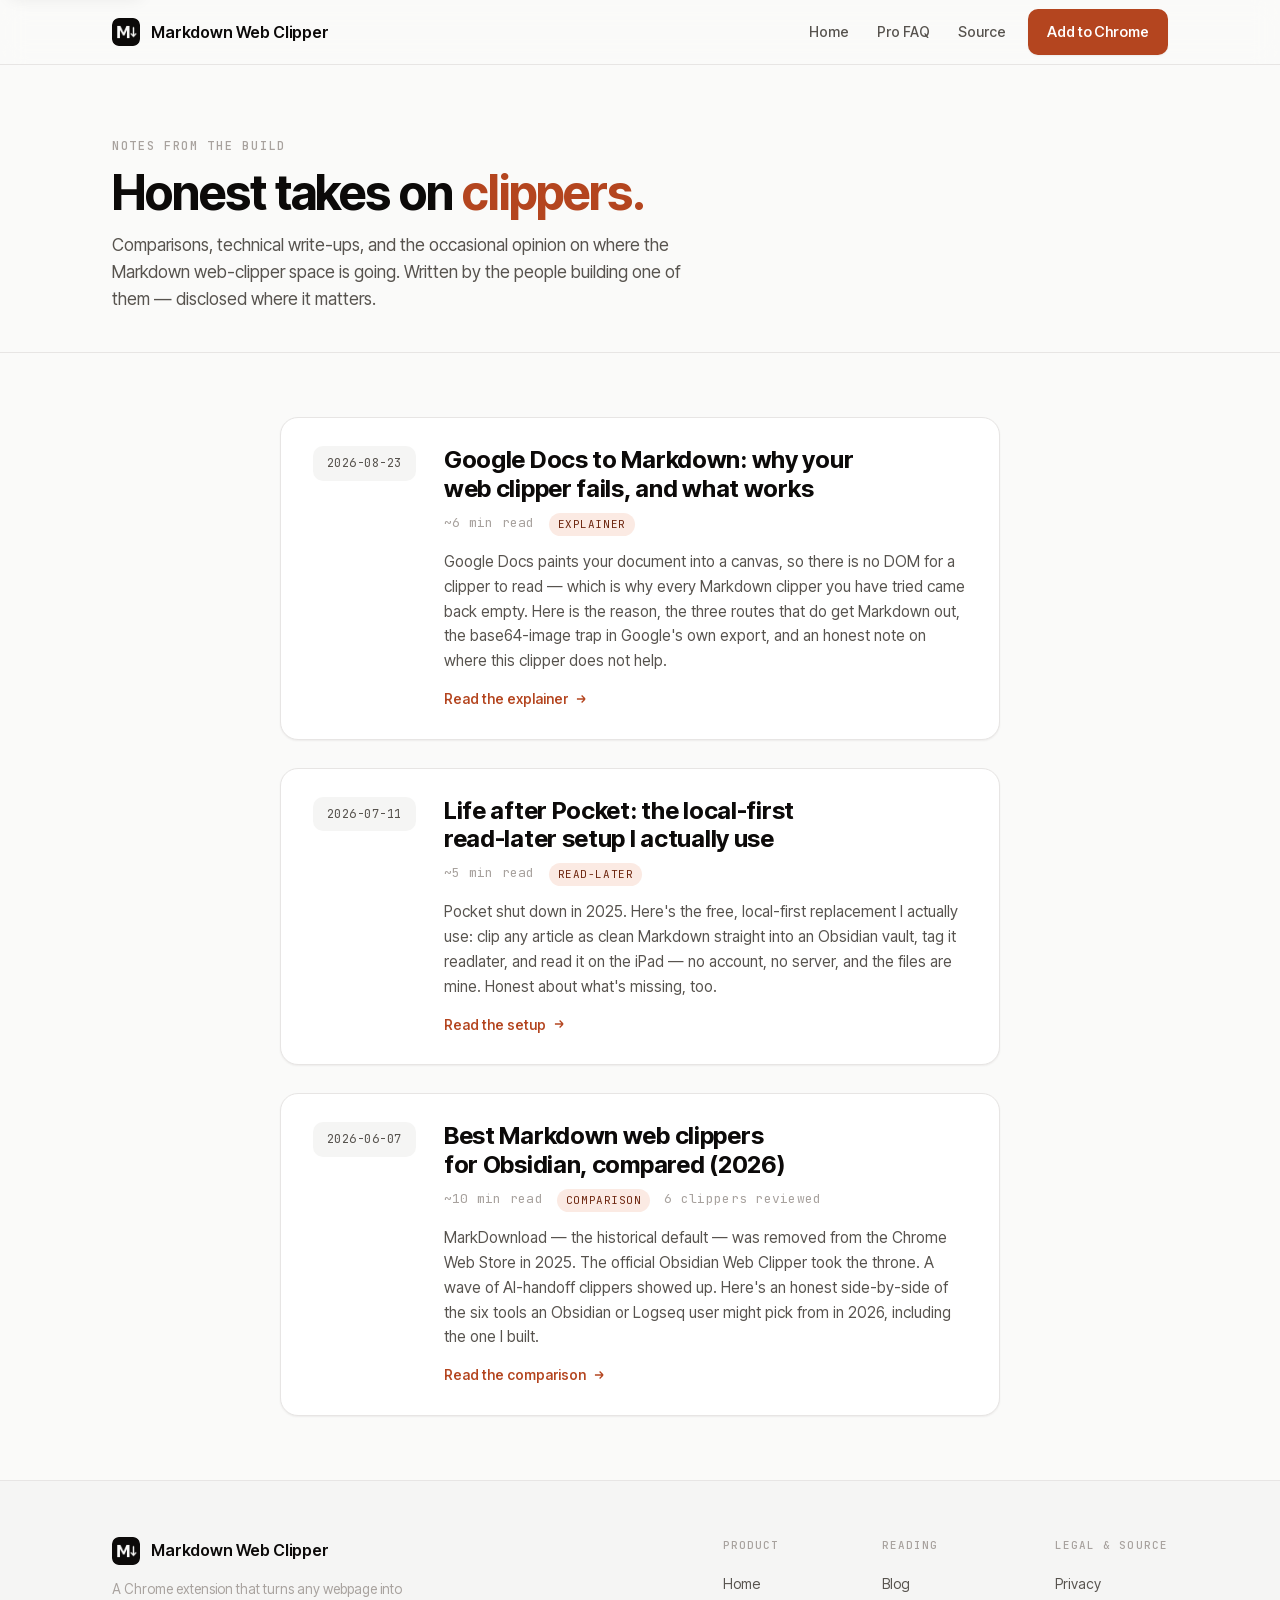
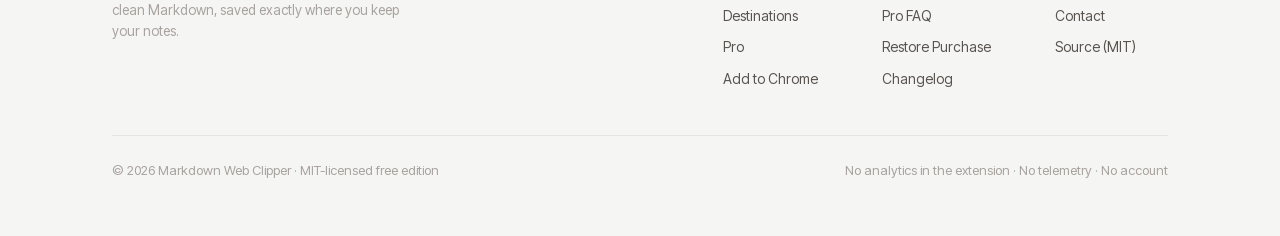
==== commit fb689fd1: "chore: sync landing from clipper@779ca2d Co-Authored-By: landing-sync[bot] <landing-sync@users.norep" ====
--- a/blog/index.html
+++ b/blog/index.html
@@ -59,6 +59,21 @@
   <section class="band" style="padding-block: 64px">
     <div class="wrap">
       <div class="blog-index">
+
+        <article class="blog-card">
+          <span class="date-pill">2026-08-23</span>
+          <div>
+            <h2><a href="/blog/google-docs-web-clipper">Google Docs to Markdown: why your web clipper fails, and what works</a></h2>
+            <p class="meta">
+              <span>~6 min read</span>
+              <span class="tag">Explainer</span>
+            </p>
+            <p class="excerpt">Google Docs paints your document into a canvas, so there is no DOM for a clipper to read — which is why every Markdown clipper you have tried came back empty. Here is the reason, the three routes that do get Markdown out, the base64-image trap in Google's own export, and an honest note on where this clipper does not help.</p>
+            <a class="read-more" href="/blog/google-docs-web-clipper">Read the explainer
+              <svg width="14" height="14" viewBox="0 0 24 24" fill="none" stroke="currentColor" stroke-width="2.2" aria-hidden="true"><path d="M5 12h14m0 0-6-6m6 6-6 6"/></svg>
+            </a>
+          </div>
+        </article>
 
         <article class="blog-card">
           <span class="date-pill">2026-07-11</span>
--- a/style.css
+++ b/style.css
@@ -1 +1 @@
-@font-face{font-family:Inter Tight;font-style:normal;font-weight:400 700;font-display:swap;src:url(/fonts/inter-tight-latin.woff2) format("woff2");unicode-range:U+0000-00FF,U+0131,U+0152-0153,U+02BB-02BC,U+02C6,U+02DA,U+02DC,U+0304,U+0308,U+0329,U+2000-206F,U+20AC,U+2122,U+2191,U+2193,U+2212,U+2215,U+FEFF,U+FFFD}@font-face{font-family:Inter Tight;font-style:normal;font-weight:400 700;font-display:swap;src:url(/fonts/inter-tight-latin-ext.woff2) format("woff2");unicode-range:U+0100-02AF,U+0304,U+0308,U+0329,U+1E00-1E9F,U+1EF2-1EFF,U+2020,U+20A0-20AB,U+20AD-20C0,U+2113,U+2C60-2C7F,U+A720-A7FF}@font-face{font-family:JetBrains Mono;font-style:normal;font-weight:400 600;font-display:swap;src:url(/fonts/jetbrains-mono-latin.woff2) format("woff2");unicode-range:U+0000-00FF,U+0131,U+0152-0153,U+02BB-02BC,U+02C6,U+02DA,U+02DC,U+0304,U+0308,U+0329,U+2000-206F,U+20AC,U+2122,U+2191,U+2193,U+2212,U+2215,U+FEFF,U+FFFD}@font-face{font-family:JetBrains Mono;font-style:normal;font-weight:400 600;font-display:swap;src:url(/fonts/jetbrains-mono-latin-ext.woff2) format("woff2");unicode-range:U+0100-02AF,U+0304,U+0308,U+0329,U+1E00-1E9F,U+1EF2-1EFF,U+2020,U+20A0-20AB,U+20AD-20C0,U+2113,U+2C60-2C7F,U+A720-A7FF}*,*:before,*:after{box-sizing:border-box}*{margin:0}html{-webkit-text-size-adjust:100%;scroll-behavior:smooth;scroll-padding-top:80px}body{font-family:var(--font-sans);font-weight:400;line-height:var(--lh-body);color:var(--fg);background:var(--bg);-webkit-font-smoothing:antialiased;text-rendering:optimizeLegibility;font-feature-settings:"cv11","ss01"}img,svg{display:block;max-width:100%}a{color:inherit;text-decoration:none}button{font:inherit;color:inherit;cursor:pointer;background:none;border:none}code,pre,.mono{font-family:var(--font-mono)}::selection{background:var(--accent-subtle);color:var(--accent-ink)}:focus-visible{outline:2px solid var(--accent);outline-offset:2px;border-radius:4px}.sr-only{position:absolute;width:1px;height:1px;padding:0;margin:-1px;overflow:hidden;clip:rect(0,0,0,0);white-space:nowrap;border:0}.skip-link{position:absolute;left:8px;top:-48px;z-index:1000;padding:10px 16px;background:var(--surface);color:var(--fg-strong);border:1px solid var(--border);border-radius:var(--r-sm);box-shadow:var(--shadow-md);font-size:14px;font-weight:550;transition:top .15s ease}.skip-link:focus{top:8px}.breadcrumb{display:block}.breadcrumb a{color:inherit;text-decoration:none}.breadcrumb a:hover{color:var(--accent)}.wrap{width:100%;max-width:var(--maxw);margin-inline:auto;padding-inline:32px}section.band{padding-block:var(--section-y)}.band+.band{border-top:1px solid var(--border)}:root[data-density=compact]{--section-y: 76px;--gap-block: 20px}:root[data-density=standard]{--section-y: 112px;--gap-block: 28px}:root[data-density=breathing]{--section-y: 160px;--gap-block: 40px}:root[data-accent="60"]{--accent: var(--accent-60)}:root[data-accent="100"]{--accent: var(--accent-100)}:root[data-accent="140"]{--accent: var(--accent-140)}.eyebrow{font-family:var(--font-mono);font-size:12px;letter-spacing:.14em;text-transform:uppercase;color:var(--fg-faint);font-weight:500;white-space:nowrap}.display{font-weight:700;line-height:var(--lh-display);letter-spacing:var(--tracking-display);color:var(--fg-strong);text-wrap:balance}h1.display{font-size:clamp(40px,5.4vw,68px)}h2.display{font-size:clamp(32px,3.8vw,46px)}h3.display{font-size:clamp(24px,2.4vw,30px)}.rust{color:var(--accent)}.lede{font-size:clamp(17px,1.35vw,19px);color:var(--fg-muted);max-width:46ch;text-wrap:pretty}.section-head{max-width:52ch;margin-bottom:48px}.section-head .lede{margin-top:16px}.site-header{position:sticky;top:0;z-index:40;background:color-mix(in srgb,var(--bg) 82%,transparent);backdrop-filter:saturate(140%) blur(12px);border-bottom:1px solid var(--border)}.site-header .wrap{display:flex;align-items:center;gap:28px;height:64px}.brand{display:flex;align-items:center;gap:11px;font-weight:600;color:var(--fg-strong);letter-spacing:-.01em;white-space:nowrap;flex:none}.brand img{width:28px;height:28px;border-radius:7px}.brand .wordmark{font-size:16px}.brand .tld{color:var(--fg-faint);font-weight:500}.nav{display:flex;align-items:center;gap:4px;margin-left:auto}.nav a:not(.btn){padding:8px 12px;border-radius:var(--r-sm);font-size:14px;color:var(--fg-muted);font-weight:500;transition:color .15s,background .15s}.nav a:not(.btn):hover{color:var(--fg-strong);background:var(--surface-2)}.nav .sep{width:1px;height:20px;background:var(--border);margin-inline:6px}.btn{display:inline-flex;align-items:center;justify-content:center;gap:9px;padding:11px 18px;border-radius:var(--r-md);font-size:14.5px;font-weight:550;letter-spacing:-.005em;transition:transform .12s ease,background .15s,border-color .15s,box-shadow .15s;border:1px solid transparent;white-space:nowrap}.btn:active{transform:translateY(1px)}.btn .kbd{font-family:var(--font-mono);font-size:12px;opacity:.8}.btn-primary{background:var(--accent);color:var(--on-accent);box-shadow:var(--shadow-sm)}.btn-primary:hover{background:color-mix(in oklch,var(--accent) 90%,black)}.btn-ghost{background:var(--surface);color:var(--fg-strong);border-color:var(--border-strong)}.btn-ghost:hover{background:var(--surface-2);border-color:var(--fg-faint)}.btn-quiet{color:var(--fg-muted);padding-inline:10px}.btn-quiet:hover{color:var(--fg-strong)}.btn-lg{padding:14px 24px;font-size:16px;border-radius:var(--r-lg)}.badge-pro{display:inline-flex;align-items:center;gap:5px;padding:3px 9px;background:var(--accent);color:var(--on-accent);border-radius:var(--r-pill);font-size:11.5px;font-weight:650;letter-spacing:.01em;white-space:nowrap}.badge-pro.outline{background:transparent;color:var(--accent);border:1px solid color-mix(in srgb,var(--accent) 45%,transparent)}.badge-free{display:inline-flex;align-items:center;gap:5px;padding:3px 9px;background:var(--surface-2);color:var(--fg-muted);border:1px solid var(--border);border-radius:var(--r-pill);font-size:11.5px;font-weight:600;white-space:nowrap}.chip{display:inline-flex;align-items:center;gap:6px;padding:5px 11px;background:var(--surface);border:1px solid var(--border);border-radius:var(--r-pill);font-size:13px;color:var(--fg-muted);font-weight:500}.chip .dot{width:6px;height:6px;border-radius:50%;background:var(--success)}.hero{padding-top:clamp(56px,7vw,96px);padding-bottom:var(--section-y)}.hero-eyebrow{display:inline-flex;align-items:center;gap:10px;margin-bottom:26px}.hero h1{margin-bottom:22px}.hero .lede{font-size:clamp(18px,1.5vw,21px);max-width:40ch}.hero-cta{display:flex;flex-wrap:wrap;align-items:center;gap:14px;margin-top:34px}.hero-meta{display:flex;flex-wrap:wrap;gap:18px;margin-top:26px;color:var(--fg-faint);font-size:13.5px}.hero-meta span{display:inline-flex;align-items:center;gap:7px}.hero[data-variant]{display:none}:root[data-hero=split] .hero[data-variant=split]{display:block}:root[data-hero=centered] .hero[data-variant=centered]{display:block}:root[data-hero=compare] .hero[data-variant=compare]{display:block}.hero-split .grid{display:grid;grid-template-columns:minmax(0,.92fr) minmax(0,1.08fr);gap:56px;align-items:center}.hero-stage{position:relative;min-height:470px;display:block}.hero-split .popup{position:relative;z-index:2;margin-left:auto}.hero-split .flow-arrow{display:none}.hero-split .md-card{position:absolute;left:0;top:56px;z-index:1;transform:scale(.86);transform-origin:top left;box-shadow:var(--shadow-lg)}.hero-centered{text-align:center}.hero-centered .lede{margin-inline:auto}.hero-centered .hero-eyebrow,.hero-centered .hero-cta,.hero-centered .hero-meta{justify-content:center}.hero-proof-wide{margin-top:56px}.hero-compare .grid{display:grid;grid-template-columns:minmax(0,.82fr) minmax(0,1.18fr);gap:56px;align-items:center}.popup{width:100%;max-width:380px;background:var(--surface);border:1px solid var(--border);border-radius:var(--r-2xl);box-shadow:var(--shadow-pop);overflow:hidden;flex:none}.popup-tabs{display:flex;gap:26px;padding:16px 20px 0;border-bottom:1px solid var(--border)}.popup-tab{padding-bottom:13px;font-size:14px;font-weight:550;color:var(--fg-faint);position:relative}.popup-tab.active{color:var(--fg-strong)}.popup-tab.active:after{content:"";position:absolute;left:0;right:0;bottom:-1px;height:2px;background:var(--accent);border-radius:2px}.popup-body{padding:16px 20px 18px}.popup-hint{font-size:12px;color:var(--fg-faint);margin-bottom:12px}.popup-input{width:100%;padding:11px 13px;border:1px solid var(--border-strong);border-radius:var(--r-md);font-size:14px;color:var(--fg-muted);background:var(--surface);margin-bottom:16px}.popup-fm{font-size:12.5px;color:var(--fg-muted);margin-bottom:14px;display:flex;align-items:center;gap:7px}.popup-fm .tri{color:var(--accent);font-size:9px}.seg{display:inline-flex;background:var(--surface-2);border-radius:var(--r-md);padding:3px;gap:2px}.seg button{padding:7px 13px;border-radius:var(--r-sm);font-size:13px;font-weight:550;color:var(--fg-muted)}.seg button.active{background:var(--fg-strong);color:var(--bg)}.popup-row{display:flex;align-items:center;gap:10px;margin-top:14px}.popup-row .spacer{flex:1}.icon-btn{width:36px;height:36px;display:inline-flex;align-items:center;justify-content:center;border:1px solid var(--border);border-radius:var(--r-md);color:var(--fg-muted);background:var(--surface);transition:border-color .15s,color .15s,background .15s;position:relative}.icon-btn:hover{color:var(--accent);border-color:color-mix(in srgb,var(--accent) 40%,var(--border))}.icon-btn .pro-dot{position:absolute;top:-4px;right:-4px;width:14px;height:14px;border-radius:50%;background:var(--accent);color:var(--on-accent);font-size:8px;font-weight:700;display:grid;place-items:center}.fmt-select{display:flex;align-items:center;gap:10px;padding:11px 13px;margin-top:6px;border:1px solid var(--border-strong);border-radius:var(--r-md);font-size:14px;color:var(--fg-strong);font-weight:550}.fmt-select .built-in{font-family:var(--font-mono);font-size:11px;font-weight:500;color:var(--fg-muted);background:var(--surface-2);padding:2px 7px;border-radius:var(--r-pill);white-space:nowrap}.fmt-select .caret{margin-left:auto;color:var(--fg-faint)}.popup-foot{display:flex;align-items:center;justify-content:space-between;margin-top:18px;padding-top:14px;border-top:1px solid var(--border);font-family:var(--font-mono);font-size:12px;color:var(--fg-faint);white-space:nowrap}.dest-row{display:flex;gap:8px;margin-top:14px}.md-card{background:var(--surface);border:1px solid var(--border);border-radius:var(--r-xl);box-shadow:var(--shadow-md);padding:22px 24px;max-width:360px}.md-card .md-h{font-family:var(--font-mono);font-size:15px;font-weight:600;color:var(--fg-strong);margin-bottom:14px}.md-card p,.md-card li{font-family:var(--font-mono);font-size:12.5px;line-height:1.7;color:var(--fg-muted)}.md-card .sub{font-weight:600;color:var(--fg-strong);margin-top:14px;margin-bottom:8px}.code-well{background:var(--code-bg);color:var(--code-fg);border-radius:var(--r-sm);padding:11px 13px;font-family:var(--font-mono);font-size:12px;margin:8px 0 14px;overflow-x:auto}.mini-table{width:100%;border-collapse:collapse;font-family:var(--font-mono);font-size:12px}.mini-table th,.mini-table td{border:1px solid var(--border);padding:6px 10px;text-align:left;color:var(--fg-muted)}.mini-table th{background:var(--surface-2);color:var(--fg-strong);font-weight:600}.mini-table td .ok{color:var(--success)}.macwin{width:100%;max-width:680px;margin-inline:auto;background:var(--surface);border:1px solid var(--border);border-radius:var(--r-xl);box-shadow:var(--shadow-lg);overflow:hidden;position:relative}.macwin-bar{display:flex;align-items:center;gap:14px;padding:13px 16px;border-bottom:1px solid var(--border);background:var(--surface-2)}.traffic{display:flex;gap:7px}.traffic i{width:11px;height:11px;border-radius:50%;display:block}.traffic i:nth-child(1){background:#ec6a5e}.traffic i:nth-child(2){background:#f4bf4f}.traffic i:nth-child(3){background:#61c454}.macwin-title{font-family:var(--font-mono);font-size:12.5px;color:var(--fg-muted)}.macwin-body{padding:20px 24px;font-family:var(--font-mono);font-size:13px;line-height:1.7}.macwin-body .hr{color:var(--fg-faint)}.macwin-body .k{color:var(--syn-key)}.macwin-body .v{color:var(--syn-val)}.macwin-body .h,.macwin-body .b{color:var(--fg-strong);font-weight:600}.macwin-body p{color:var(--fg-muted)}.toast{position:absolute;right:20px;bottom:20px;display:inline-flex;align-items:center;gap:9px;background:var(--fg-strong);color:var(--bg);padding:11px 16px;border-radius:var(--r-md);font-size:13.5px;font-weight:550;box-shadow:var(--shadow-lg)}.toast .check{width:18px;height:18px;border-radius:50%;background:var(--success);color:#fff;display:grid;place-items:center;font-size:11px}.why-grid{display:grid;grid-template-columns:repeat(3,1fr);gap:1px;background:var(--border);border:1px solid var(--border);border-radius:var(--r-xl);overflow:hidden}.why-cell{background:var(--bg);padding:30px 28px}.why-cell .n{font-family:var(--font-mono);font-size:12px;color:var(--accent);font-weight:600}.why-cell h3{font-size:18px;font-weight:600;color:var(--fg-strong);margin:14px 0 9px;letter-spacing:-.01em}.why-cell p{font-size:14.5px;color:var(--fg-muted)}.why-cell code{font-size:12.5px;background:var(--surface-2);border:1px solid var(--border);padding:1px 6px;border-radius:var(--r-xs);color:var(--fg-strong)}.matrix-wrap{border:1px solid var(--border);border-radius:var(--r-xl);overflow:hidden;box-shadow:var(--shadow-sm)}.matrix{width:100%;border-collapse:collapse}.matrix th,.matrix td{text-align:left;padding:18px 22px;border-bottom:1px solid var(--border);vertical-align:top}.matrix thead th{background:var(--surface-2);font-size:12px;font-family:var(--font-mono);text-transform:uppercase;letter-spacing:.1em;color:var(--fg-faint);font-weight:500;padding-block:14px}.matrix tbody tr:last-child td{border-bottom:none}.matrix tbody tr{background:var(--surface);transition:background .12s}.matrix tbody tr:hover{background:color-mix(in srgb,var(--surface-2) 60%,var(--surface))}.matrix .dest{display:flex;align-items:center;gap:12px}.matrix .dest .di{width:34px;height:34px;border-radius:var(--r-md);background:var(--surface-2);border:1px solid var(--border);display:grid;place-items:center;color:var(--fg-strong);flex:none}.matrix .dest .name{font-weight:600;color:var(--fg-strong);font-size:15px;white-space:nowrap}.matrix .dest .sub{font-size:12.5px;color:var(--fg-faint)}.matrix td .yes{color:var(--success);font-weight:600;display:inline-flex;align-items:center;gap:6px;font-size:13.5px}.matrix td .partial{color:var(--fg-muted);font-size:13.5px;display:inline-flex;gap:6px;align-items:center}.matrix td.best{color:var(--fg-muted);font-size:14px;max-width:30ch}.matrix td.best b{color:var(--fg-strong);font-weight:600}.matrix .tag-pro{margin-left:8px}.matrix-note{margin-top:16px;font-size:13.5px;color:var(--fg-faint);display:flex;align-items:center;gap:8px}.ba-head{display:flex;align-items:flex-end;justify-content:space-between;gap:24px;flex-wrap:wrap;margin-bottom:32px}.ba-toggle{display:inline-flex;background:var(--surface-2);border:1px solid var(--border);border-radius:var(--r-md);padding:3px}.ba-toggle button{padding:8px 16px;border-radius:var(--r-sm);font-size:13.5px;font-weight:550;color:var(--fg-muted)}.ba-toggle button.active{background:var(--surface);color:var(--fg-strong);box-shadow:var(--shadow-sm)}.ba-grid{display:grid;grid-template-columns:1fr 1fr;gap:24px}.ba-card{border:1px solid var(--border);border-radius:var(--r-xl);overflow:hidden;background:var(--surface);box-shadow:var(--shadow-md)}.ba-card .cap{padding:12px 18px;font-family:var(--font-mono);font-size:11px;letter-spacing:.1em;text-transform:uppercase;color:var(--fg-faint);border-bottom:1px solid var(--border);background:var(--surface-2);display:flex;align-items:center;justify-content:space-between}.ba-card .cap.bad{color:var(--accent-ink)}.ba-card .cap.good{color:var(--success)}.ba-body{padding:22px 24px;min-height:300px}.ba-render .md-h{font-size:17px;font-weight:600;color:var(--fg-strong);margin-bottom:12px}.ba-render p{font-size:14px;color:var(--fg-muted);margin-bottom:12px}.ba-render pre{background:var(--surface-2);border:1px solid var(--border);border-radius:var(--r-sm);padding:12px 14px;font-size:12.5px;color:var(--fg-strong);overflow-x:auto;margin-bottom:14px}.ba-render table{width:100%;border-collapse:collapse;font-size:13px}.ba-render th,.ba-render td{border:1px solid var(--border);padding:7px 11px;text-align:left}.ba-render th{background:var(--surface-2);font-weight:600;color:var(--fg-strong)}.ba-render td{color:var(--fg-muted)}.ba-render .ok{color:var(--success)}.ba-broken{font-family:var(--font-mono);font-size:12.5px;color:var(--fg-muted);line-height:1.7;white-space:pre-wrap}.ba-broken .lost{color:var(--accent-ink);background:var(--accent-subtle);padding:0 3px;border-radius:3px}.ba-broken .strip{color:var(--fg-faint);text-decoration:line-through}.ba-source{font-family:var(--font-mono);font-size:12.5px;line-height:1.75;white-space:pre-wrap;color:var(--fg-muted)}.ba-source .h{color:var(--fg-strong);font-weight:600}.ba-source .fence{color:var(--accent)}.ba-source .pipe{color:var(--fg-faint)}[data-ba=rendered] .ba-show-source,[data-ba=source] .ba-show-rendered{display:none}.pro-band{background:var(--surface-2)}:root[data-pro=subtle] .pro-band{background:var(--bg)}:root[data-pro=prominent] .pro-band{background:var(--accent-subtle)}.pro-card{display:grid;grid-template-columns:1.1fr 1fr;gap:48px;align-items:center;border:1px solid var(--border);border-radius:var(--r-2xl);background:var(--surface);padding:44px;box-shadow:var(--shadow-md)}:root[data-pro=prominent] .pro-card{border-color:color-mix(in srgb,var(--accent) 35%,var(--border));box-shadow:var(--shadow-lg)}:root[data-pro=subtle] .pro-card{box-shadow:var(--shadow-sm)}.pro-card .head{display:flex;align-items:center;gap:12px;margin-bottom:20px}.pro-card h2{font-size:clamp(26px,2.6vw,34px)}.pro-feats{list-style:none;padding:0;margin:22px 0 0;display:grid;gap:14px}.pro-feats li{display:flex;gap:12px;align-items:flex-start;font-size:15px;color:var(--fg-muted)}.pro-feats li b{color:var(--fg-strong);font-weight:600}.pro-feats .tick{color:var(--accent);flex:none;margin-top:2px}.price-box{border:1px solid var(--border);border-radius:var(--r-xl);padding:28px;background:var(--bg);text-align:center}:root[data-pro=prominent] .price-box{border-color:color-mix(in srgb,var(--accent) 30%,var(--border));background:var(--surface)}.price-box .now{font-size:48px;font-weight:700;color:var(--fg-strong);letter-spacing:-.02em;line-height:1}.price-box .was{font-size:18px;color:var(--fg-faint);text-decoration:line-through;margin-left:8px}.price-box .once{font-size:13.5px;color:var(--fg-muted);margin-top:10px}.price-box .promo{display:inline-flex;margin-top:16px}.price-box .btn{width:100%;margin-top:22px}.price-box .fine{font-size:12.5px;color:var(--fg-faint);margin-top:14px;line-height:1.5}.pro-tip{margin-top:18px;font-size:13.5px;color:var(--fg-muted);font-style:italic}.cred-grid{display:grid;grid-template-columns:repeat(3,1fr);gap:20px}.cred-card{border:1px solid var(--border);border-radius:var(--r-xl);padding:28px;background:var(--surface)}.cred-card .ic{width:40px;height:40px;border-radius:var(--r-md);background:var(--surface-2);border:1px solid var(--border);display:grid;place-items:center;color:var(--fg-strong);margin-bottom:18px}.cred-card h3{font-size:17px;font-weight:600;color:var(--fg-strong);margin-bottom:9px;letter-spacing:-.01em}.cred-card p{font-size:14.5px;color:var(--fg-muted)}.cred-card a.inline{color:var(--accent);font-weight:550;border-bottom:1px solid color-mix(in srgb,var(--accent) 40%,transparent)}.cred-card .repo{margin-top:16px;display:inline-flex;align-items:center;gap:9px;font-family:var(--font-mono);font-size:12.5px;color:var(--fg-muted);border:1px solid var(--border);border-radius:var(--r-md);padding:8px 12px}.tbd{border:1px dashed var(--border-strong);border-radius:var(--r-xl);padding:40px;text-align:center;color:var(--fg-faint);background:color-mix(in srgb,var(--surface-2) 40%,var(--bg))}.tbd .eyebrow{margin-bottom:10px}.tbd p{font-size:15px;max-width:46ch;margin-inline:auto}.site-footer{border-top:1px solid var(--border);padding-block:56px;background:var(--surface-2)}.footer-grid{display:flex;align-items:flex-start;justify-content:space-between;gap:40px;flex-wrap:wrap}.footer-brand{max-width:30ch}.footer-brand .brand{margin-bottom:14px}.footer-brand p{font-size:13.5px;color:var(--fg-faint)}.footer-cols{display:flex;gap:64px;flex-wrap:wrap}.footer-col h2{font-family:var(--font-mono);font-size:11px;text-transform:uppercase;letter-spacing:.1em;color:var(--fg-faint);margin-bottom:14px;font-weight:500}.footer-col a{display:block;font-size:14px;color:var(--fg-muted);padding:5px 0;transition:color .12s}.footer-col a:hover{color:var(--accent)}.footer-legal{margin-top:40px;padding-top:24px;border-top:1px solid var(--border);display:flex;justify-content:space-between;gap:16px;flex-wrap:wrap;font-size:13px;color:var(--fg-faint)}.page-hero{padding-top:72px;padding-bottom:40px;border-bottom:1px solid var(--border)}.page-hero h1{font-size:clamp(34px,4vw,48px)}.page-hero .meta{margin-top:14px;font-size:14px;color:var(--fg-faint);font-family:var(--font-mono)}.prose{max-width:var(--maxw-prose);margin-inline:auto;padding-block:56px}.prose h2{font-size:24px;font-weight:650;color:var(--fg-strong);margin:44px 0 14px;letter-spacing:-.01em}.prose h2:first-child{margin-top:0}.prose h3{font-size:18px;font-weight:600;color:var(--fg-strong);margin:28px 0 10px}.prose p,.prose li{font-size:16px;color:var(--fg-muted);line-height:1.7}.prose p{margin-bottom:16px}.prose ul,.prose ol{margin:0 0 16px;padding-left:22px}.prose li{margin-bottom:8px}.prose a{color:var(--accent);border-bottom:1px solid color-mix(in srgb,var(--accent) 35%,transparent)}.prose code{font-family:var(--font-mono);font-size:14px;background:var(--surface-2);border:1px solid var(--border);padding:1px 6px;border-radius:var(--r-xs);color:var(--fg-strong)}.prose strong{color:var(--fg-strong);font-weight:600}.prose .callout{border:1px solid var(--border);border-left:3px solid var(--accent);background:var(--accent-subtle);border-radius:var(--r-md);padding:16px 20px;margin:24px 0}.prose .callout p{color:var(--accent-ink);margin:0;font-size:14.5px}.toc{position:sticky;top:88px;font-size:13.5px}.toc h2{font-family:var(--font-mono);font-size:11px;text-transform:uppercase;letter-spacing:.1em;color:var(--fg-faint);margin-bottom:12px}.toc a{display:block;padding:5px 0;color:var(--fg-muted)}.toc a:hover{color:var(--accent)}.prose-layout{display:grid;grid-template-columns:200px minmax(0,1fr);gap:56px;max-width:980px;margin-inline:auto;padding-block:56px;align-items:start}.prose-layout .prose{padding-block:0;margin:0}.faq-item{border-bottom:1px solid var(--border);padding:22px 0}.faq-item:first-child{padding-top:0}.faq-item h3{font-size:18px;font-weight:600;color:var(--fg-strong);margin-bottom:10px;letter-spacing:-.01em}.faq-item p{font-size:15.5px;color:var(--fg-muted);line-height:1.65;margin-bottom:10px}.faq-item p:last-child{margin-bottom:0}.restore-screen{min-height:calc(100vh - 64px);display:grid;place-items:center;padding:48px 24px}.restore-card{width:100%;max-width:480px;background:var(--surface);border:1px solid var(--border);border-radius:var(--r-2xl);box-shadow:var(--shadow-lg);padding:40px;text-align:center}.restore-card .mark{width:44px;height:44px;border-radius:11px;margin:0 auto 20px}.restore-card h1{font-size:26px;font-weight:700;color:var(--fg-strong);letter-spacing:-.015em;margin-bottom:10px}.restore-card p{font-size:15px;color:var(--fg-muted);margin-bottom:22px}.restore-card .field{text-align:left;margin-bottom:16px}.restore-card label{display:block;font-size:13px;font-weight:550;color:var(--fg-strong);margin-bottom:7px}.restore-card input[type=email],.restore-card input[type=text]{width:100%;padding:12px 14px;border:1px solid var(--border-strong);border-radius:var(--r-md);font-size:15px;background:var(--surface);color:var(--fg)}.restore-card .btn{width:100%}.restore-card .status{margin-top:18px;font-size:13.5px;min-height:20px}.restore-card .status.ok{color:var(--success)}.restore-card .status.err{color:var(--accent)}.restore-card .help{margin-top:22px;font-size:13px;color:var(--fg-faint)}.restore-card .help a{color:var(--accent)}.demo-slot{aspect-ratio:720 / 405;width:100%;max-width:720px;border:1px dashed var(--border-strong);border-radius:var(--r-xl);background:repeating-linear-gradient(135deg,var(--surface-2) 0 14px,var(--bg) 14px 28px);display:grid;place-items:center;text-align:center;color:var(--fg-faint)}.demo-slot .label{font-family:var(--font-mono);font-size:12.5px}.demo-slot .dim{font-size:11px;margin-top:6px}.tweaks{position:fixed;top:14px;right:14px;z-index:90;width:248px;background:var(--surface);border:1px solid var(--border-strong);border-radius:var(--r-lg);box-shadow:var(--shadow-lg);font-size:13px;overflow:hidden}.tweaks-head{display:flex;align-items:center;gap:8px;padding:11px 13px;border-bottom:1px solid var(--border);cursor:pointer;user-select:none}.tweaks-head .t{font-weight:600;color:var(--fg-strong);font-size:12.5px;letter-spacing:-.01em}.tweaks-head .badge-free{margin-left:auto;font-size:10px;padding:2px 7px}.tweaks-head .chev{color:var(--fg-faint);transition:transform .2s}.tweaks.collapsed .tweaks-body{display:none}.tweaks.collapsed .chev{transform:rotate(-90deg)}.tweaks-body{padding:6px 13px 13px;max-height:80vh;overflow-y:auto}.tw-row{padding:10px 0;border-bottom:1px solid var(--border)}.tw-row:last-child{border-bottom:none}.tw-row>label{display:block;font-size:11px;text-transform:uppercase;letter-spacing:.07em;color:var(--fg-faint);font-family:var(--font-mono);margin-bottom:8px}.tw-seg{display:flex;background:var(--surface-2);border-radius:var(--r-sm);padding:2px;gap:2px}.tw-seg button{flex:1;padding:6px 4px;border-radius:6px;font-size:12px;font-weight:550;color:var(--fg-muted);transition:background .12s,color .12s}.tw-seg button.active{background:var(--surface);color:var(--fg-strong);box-shadow:var(--shadow-sm)}.tw-seg button.active.rust{color:var(--accent)}.blog-index{display:grid;gap:28px;max-width:var(--maxw-prose);margin-inline:auto}.blog-card{display:grid;grid-template-columns:auto 1fr;gap:28px;padding:28px 32px;background:var(--surface);border:1px solid var(--border);border-radius:var(--r-xl);box-shadow:var(--shadow-sm);transition:border-color .15s,box-shadow .15s,transform .12s}.blog-card:hover{border-color:var(--border-strong);box-shadow:var(--shadow-md);transform:translateY(-1px)}.blog-card .date-pill{font-family:var(--font-mono);font-size:12px;letter-spacing:.04em;background:var(--surface-2);color:var(--fg-muted);padding:8px 14px;border-radius:var(--r-md);align-self:start;white-space:nowrap}.blog-card h2{font-size:24px;font-weight:700;color:var(--fg-strong);letter-spacing:-.012em;line-height:1.18;margin-bottom:10px;text-wrap:balance}.blog-card h2 a:hover{color:var(--accent)}.blog-card .meta{display:flex;flex-wrap:wrap;gap:14px;font-size:13px;color:var(--fg-faint);font-family:var(--font-mono);margin-bottom:14px;letter-spacing:.02em}.blog-card .meta .tag{background:var(--accent-subtle);color:var(--accent-ink);padding:3px 9px;border-radius:var(--r-pill);font-size:11px;letter-spacing:.05em;text-transform:uppercase}.blog-card .excerpt{font-size:15.5px;color:var(--fg-muted);line-height:1.6;text-wrap:pretty}.blog-card .read-more{display:inline-flex;align-items:center;gap:6px;font-size:14px;font-weight:550;color:var(--accent);margin-top:14px}.article-meta{display:flex;flex-wrap:wrap;gap:18px;margin-top:24px;font-size:13.5px;color:var(--fg-faint);font-family:var(--font-mono)}.article-meta .dot{color:var(--fg-faint);opacity:.5}.article-meta .tag{background:var(--accent-subtle);color:var(--accent-ink);padding:3px 10px;border-radius:var(--r-pill);font-size:11px;letter-spacing:.05em;text-transform:uppercase}.prose .callout.disclosure{background:var(--surface-2);border-color:var(--border-strong)}.prose .callout.disclosure:before{content:"Disclosure";display:block;font-family:var(--font-mono);font-size:11px;letter-spacing:.12em;text-transform:uppercase;color:var(--fg-faint);margin-bottom:8px}.compare-table{width:100%;border-collapse:collapse;font-size:14.5px;margin:24px 0;border:1px solid var(--border);border-radius:var(--r-lg);overflow:hidden}.compare-table th,.compare-table td{padding:14px 16px;text-align:left;border-bottom:1px solid var(--border);vertical-align:top}.compare-table thead th{background:var(--surface-2);color:var(--fg-strong);font-weight:600;font-size:13px;letter-spacing:.02em}.compare-table tbody tr:last-child td{border-bottom:none}.compare-table tbody tr.us{background:color-mix(in srgb,var(--accent-subtle) 50%,transparent)}.compare-table tbody tr.us td:first-child{font-weight:700;color:var(--accent-ink)}.compare-table td .good{color:var(--success);font-weight:600}.compare-table td .bad{color:var(--fg-faint)}.compare-table td .partial{color:var(--accent-ink)}@media(max-width:960px){.hero-split .grid,.hero-compare .grid,.pro-card{grid-template-columns:1fr;gap:36px}.hero-stage{min-height:auto;display:flex;flex-direction:column;align-items:center;gap:24px}.hero-stage .flow-arrow{transform:rotate(90deg)}.hero-split .popup{margin-left:0}.hero-split .md-card{position:static;transform:none;max-width:380px;width:100%}.why-grid,.cred-grid{grid-template-columns:1fr 1fr}.prose-layout{grid-template-columns:1fr;gap:24px}.toc{position:static;display:none}.blog-card{grid-template-columns:1fr;gap:14px;padding:24px 22px}.blog-card .date-pill{justify-self:start}}@media(max-width:680px){.wrap{padding-inline:22px}.site-header .wrap{gap:14px}.brand .wordmark{display:none}.popup,.hero-split .md-card{max-width:100%}.why-grid,.cred-grid,.ba-grid{grid-template-columns:1fr}.ba-body{min-height:auto;padding:16px 18px;overflow-x:auto}.nav .hide-sm,.matrix thead{display:none}.matrix,.matrix tbody,.matrix tr,.matrix td{display:block;width:100%}.matrix tr{border-bottom:1px solid var(--border);padding:8px 0}.matrix td{border:none;padding:6px 18px}.matrix td.best{max-width:none}.matrix .dest .name{white-space:normal}.matrix td:nth-child(2):before{content:"Works offline: ";font-family:var(--font-mono);font-size:11px;text-transform:uppercase;letter-spacing:.1em;color:var(--fg-faint);display:block;margin-bottom:4px}.matrix td:nth-child(3):before{content:"Best for: ";font-family:var(--font-mono);font-size:11px;text-transform:uppercase;letter-spacing:.1em;color:var(--fg-faint);display:block;margin-bottom:4px}.compare-table thead{display:none}.compare-table,.compare-table tbody,.compare-table tr,.compare-table td{display:block;width:100%}.compare-table tr{border-bottom:1px solid var(--border);padding:14px 18px;background:var(--surface)}.compare-table tr.us{background:var(--accent-subtle)}.compare-table td{border:none;padding:6px 0}.compare-table td:first-child{font-weight:700;color:var(--fg-strong);font-size:15.5px;margin-bottom:8px}.compare-table td:not(:first-child):before{content:attr(data-label) ": ";font-family:var(--font-mono);font-size:11px;text-transform:uppercase;letter-spacing:.1em;color:var(--fg-faint);display:block;margin-bottom:4px}.pro-card{padding:28px;gap:28px}.price-box{padding:22px 18px}.price-box .now{font-size:40px}.footer-cols{gap:32px;width:100%}.footer-legal{flex-direction:column;text-align:center;gap:6px}.tweaks{display:none}}@media(max-width:480px){section.band{padding-block:64px}h1.display{font-size:clamp(28px,8vw,40px)}h2.display{font-size:clamp(24px,6vw,32px)}.hero-copy,.hero-stage{min-width:0;overflow-wrap:break-word}.hero-eyebrow{flex-wrap:wrap}.eyebrow{white-space:normal}.hero-cta{flex-direction:column;align-items:stretch}.hero-cta .btn{justify-content:center}.section-head{margin-bottom:32px}.why-cell{padding:22px 20px}.cred-card{padding:22px}.blog-card{padding:22px 18px}.blog-card h2{font-size:21px}.article-meta{gap:10px}}@media(prefers-reduced-motion:reduce){html{scroll-behavior:auto}*{animation:none!important;transition:none!important}}
+@font-face{font-family:Inter Tight;font-style:normal;font-weight:400 700;font-display:swap;src:url(/fonts/inter-tight-latin.woff2) format("woff2");unicode-range:U+0000-00FF,U+0131,U+0152-0153,U+02BB-02BC,U+02C6,U+02DA,U+02DC,U+0304,U+0308,U+0329,U+2000-206F,U+20AC,U+2122,U+2191,U+2193,U+2212,U+2215,U+FEFF,U+FFFD}@font-face{font-family:Inter Tight;font-style:normal;font-weight:400 700;font-display:swap;src:url(/fonts/inter-tight-latin-ext.woff2) format("woff2");unicode-range:U+0100-02AF,U+0304,U+0308,U+0329,U+1E00-1E9F,U+1EF2-1EFF,U+2020,U+20A0-20AB,U+20AD-20C0,U+2113,U+2C60-2C7F,U+A720-A7FF}@font-face{font-family:JetBrains Mono;font-style:normal;font-weight:400 600;font-display:swap;src:url(/fonts/jetbrains-mono-latin.woff2) format("woff2");unicode-range:U+0000-00FF,U+0131,U+0152-0153,U+02BB-02BC,U+02C6,U+02DA,U+02DC,U+0304,U+0308,U+0329,U+2000-206F,U+20AC,U+2122,U+2191,U+2193,U+2212,U+2215,U+FEFF,U+FFFD}@font-face{font-family:JetBrains Mono;font-style:normal;font-weight:400 600;font-display:swap;src:url(/fonts/jetbrains-mono-latin-ext.woff2) format("woff2");unicode-range:U+0100-02AF,U+0304,U+0308,U+0329,U+1E00-1E9F,U+1EF2-1EFF,U+2020,U+20A0-20AB,U+20AD-20C0,U+2113,U+2C60-2C7F,U+A720-A7FF}*,*:before,*:after{box-sizing:border-box}*{margin:0}html{-webkit-text-size-adjust:100%;scroll-behavior:smooth;scroll-padding-top:80px}body{font-family:var(--font-sans);font-weight:400;line-height:var(--lh-body);color:var(--fg);background:var(--bg);-webkit-font-smoothing:antialiased;text-rendering:optimizeLegibility;font-feature-settings:"cv11","ss01"}img,svg{display:block;max-width:100%}a{color:inherit;text-decoration:none}button{font:inherit;color:inherit;cursor:pointer;background:none;border:none}code,pre,.mono{font-family:var(--font-mono)}::selection{background:var(--accent-subtle);color:var(--accent-ink)}:focus-visible{outline:2px solid var(--accent);outline-offset:2px;border-radius:4px}.sr-only{position:absolute;width:1px;height:1px;padding:0;margin:-1px;overflow:hidden;clip:rect(0,0,0,0);white-space:nowrap;border:0}.skip-link{position:absolute;left:8px;top:-48px;z-index:1000;padding:10px 16px;background:var(--surface);color:var(--fg-strong);border:1px solid var(--border);border-radius:var(--r-sm);box-shadow:var(--shadow-md);font-size:14px;font-weight:550;transition:top .15s ease}.skip-link:focus{top:8px}.breadcrumb{display:block}.breadcrumb a{color:inherit;text-decoration:none}.breadcrumb a:hover{color:var(--accent)}.wrap{width:100%;max-width:var(--maxw);margin-inline:auto;padding-inline:32px}section.band{padding-block:var(--section-y)}.band+.band{border-top:1px solid var(--border)}:root[data-density=compact]{--section-y: 76px;--gap-block: 20px}:root[data-density=standard]{--section-y: 112px;--gap-block: 28px}:root[data-density=breathing]{--section-y: 160px;--gap-block: 40px}:root[data-accent="60"]{--accent: var(--accent-60)}:root[data-accent="100"]{--accent: var(--accent-100)}:root[data-accent="140"]{--accent: var(--accent-140)}.eyebrow{font-family:var(--font-mono);font-size:12px;letter-spacing:.14em;text-transform:uppercase;color:var(--fg-faint);font-weight:500;white-space:nowrap}.display{font-weight:700;line-height:var(--lh-display);letter-spacing:var(--tracking-display);color:var(--fg-strong);text-wrap:balance}h1.display{font-size:clamp(40px,5.4vw,68px)}h2.display{font-size:clamp(32px,3.8vw,46px)}h3.display{font-size:clamp(24px,2.4vw,30px)}.rust{color:var(--accent)}.lede{font-size:clamp(17px,1.35vw,19px);color:var(--fg-muted);max-width:46ch;text-wrap:pretty}.section-head{max-width:52ch;margin-bottom:48px}.section-head .lede{margin-top:16px}.site-header{position:sticky;top:0;z-index:40;background:color-mix(in srgb,var(--bg) 82%,transparent);backdrop-filter:saturate(140%) blur(12px);border-bottom:1px solid var(--border)}.site-header .wrap{display:flex;align-items:center;gap:28px;height:64px}.brand{display:flex;align-items:center;gap:11px;font-weight:600;color:var(--fg-strong);letter-spacing:-.01em;white-space:nowrap;flex:none}.brand img{width:28px;height:28px;border-radius:7px}.brand .wordmark{font-size:16px}.brand .tld{color:var(--fg-faint);font-weight:500}.nav{display:flex;align-items:center;gap:4px;margin-left:auto}.nav a:not(.btn){padding:8px 12px;border-radius:var(--r-sm);font-size:14px;color:var(--fg-muted);font-weight:500;transition:color .15s,background .15s}.nav a:not(.btn):hover{color:var(--fg-strong);background:var(--surface-2)}.nav .sep{width:1px;height:20px;background:var(--border);margin-inline:6px}.btn{display:inline-flex;align-items:center;justify-content:center;gap:9px;padding:11px 18px;border-radius:var(--r-md);font-size:14.5px;font-weight:550;letter-spacing:-.005em;transition:transform .12s ease,background .15s,border-color .15s,box-shadow .15s;border:1px solid transparent;white-space:nowrap}.btn:active{transform:translateY(1px)}.btn .kbd{font-family:var(--font-mono);font-size:12px;opacity:.8}.btn-primary{background:var(--accent);color:var(--on-accent);box-shadow:var(--shadow-sm)}.btn-primary:hover{background:color-mix(in oklch,var(--accent) 90%,black)}.btn-ghost{background:var(--surface);color:var(--fg-strong);border-color:var(--border-strong)}.btn-ghost:hover{background:var(--surface-2);border-color:var(--fg-faint)}.btn-quiet{color:var(--fg-muted);padding-inline:10px}.btn-quiet:hover{color:var(--fg-strong)}.btn-lg{padding:14px 24px;font-size:16px;border-radius:var(--r-lg)}.badge-pro{display:inline-flex;align-items:center;gap:5px;padding:3px 9px;background:var(--accent);color:var(--on-accent);border-radius:var(--r-pill);font-size:11.5px;font-weight:650;letter-spacing:.01em;white-space:nowrap}.badge-pro.outline{background:transparent;color:var(--accent);border:1px solid color-mix(in srgb,var(--accent) 45%,transparent)}.badge-free{display:inline-flex;align-items:center;gap:5px;padding:3px 9px;background:var(--surface-2);color:var(--fg-muted);border:1px solid var(--border);border-radius:var(--r-pill);font-size:11.5px;font-weight:600;white-space:nowrap}.chip{display:inline-flex;align-items:center;gap:6px;padding:5px 11px;background:var(--surface);border:1px solid var(--border);border-radius:var(--r-pill);font-size:13px;color:var(--fg-muted);font-weight:500}.chip .dot{width:6px;height:6px;border-radius:50%;background:var(--success)}.hero{padding-top:clamp(56px,7vw,96px);padding-bottom:var(--section-y)}.hero-eyebrow{display:inline-flex;align-items:center;gap:10px;margin-bottom:26px}.hero h1{margin-bottom:22px}.hero .lede{font-size:clamp(18px,1.5vw,21px);max-width:40ch}.hero-cta{display:flex;flex-wrap:wrap;align-items:center;gap:14px;margin-top:34px}.hero-meta{display:flex;flex-wrap:wrap;gap:18px;margin-top:26px;color:var(--fg-faint);font-size:13.5px}.hero-meta span{display:inline-flex;align-items:center;gap:7px}.hero[data-variant]{display:none}:root[data-hero=split] .hero[data-variant=split]{display:block}:root[data-hero=centered] .hero[data-variant=centered]{display:block}:root[data-hero=compare] .hero[data-variant=compare]{display:block}.hero-split .grid{display:grid;grid-template-columns:minmax(0,.92fr) minmax(0,1.08fr);gap:56px;align-items:center}.hero-stage{position:relative;min-height:470px;display:block}.hero-split .popup{position:relative;z-index:2;margin-left:auto}.hero-split .flow-arrow{display:none}.hero-split .md-card{position:absolute;left:0;top:56px;z-index:1;transform:scale(.86);transform-origin:top left;box-shadow:var(--shadow-lg)}.hero-centered{text-align:center}.hero-centered .lede{margin-inline:auto}.hero-centered .hero-eyebrow,.hero-centered .hero-cta,.hero-centered .hero-meta{justify-content:center}.hero-proof-wide{margin-top:56px}.hero-compare .grid{display:grid;grid-template-columns:minmax(0,.82fr) minmax(0,1.18fr);gap:56px;align-items:center}.popup{width:100%;max-width:380px;background:var(--surface);border:1px solid var(--border);border-radius:var(--r-2xl);box-shadow:var(--shadow-pop);overflow:hidden;flex:none}.popup-tabs{display:flex;gap:26px;padding:16px 20px 0;border-bottom:1px solid var(--border)}.popup-tab{padding-bottom:13px;font-size:14px;font-weight:550;color:var(--fg-faint);position:relative}.popup-tab.active{color:var(--fg-strong)}.popup-tab.active:after{content:"";position:absolute;left:0;right:0;bottom:-1px;height:2px;background:var(--accent);border-radius:2px}.popup-body{padding:16px 20px 18px}.popup-hint{font-size:12px;color:var(--fg-faint);margin-bottom:12px}.popup-input{width:100%;padding:11px 13px;border:1px solid var(--border-strong);border-radius:var(--r-md);font-size:14px;color:var(--fg-muted);background:var(--surface);margin-bottom:16px}.popup-fm{font-size:12.5px;color:var(--fg-muted);margin-bottom:14px;display:flex;align-items:center;gap:7px}.popup-fm .tri{color:var(--accent);font-size:9px}.seg{display:inline-flex;background:var(--surface-2);border-radius:var(--r-md);padding:3px;gap:2px}.seg button{padding:7px 13px;border-radius:var(--r-sm);font-size:13px;font-weight:550;color:var(--fg-muted)}.seg button.active{background:var(--fg-strong);color:var(--bg)}.popup-row{display:flex;align-items:center;gap:10px;margin-top:14px}.popup-row .spacer{flex:1}.icon-btn{width:36px;height:36px;display:inline-flex;align-items:center;justify-content:center;border:1px solid var(--border);border-radius:var(--r-md);color:var(--fg-muted);background:var(--surface);transition:border-color .15s,color .15s,background .15s;position:relative}.icon-btn:hover{color:var(--accent);border-color:color-mix(in srgb,var(--accent) 40%,var(--border))}.icon-btn .pro-dot{position:absolute;top:-4px;right:-4px;width:14px;height:14px;border-radius:50%;background:var(--accent);color:var(--on-accent);font-size:8px;font-weight:700;display:grid;place-items:center}.fmt-select{display:flex;align-items:center;gap:10px;padding:11px 13px;margin-top:6px;border:1px solid var(--border-strong);border-radius:var(--r-md);font-size:14px;color:var(--fg-strong);font-weight:550}.fmt-select .built-in{font-family:var(--font-mono);font-size:11px;font-weight:500;color:var(--fg-muted);background:var(--surface-2);padding:2px 7px;border-radius:var(--r-pill);white-space:nowrap}.fmt-select .caret{margin-left:auto;color:var(--fg-faint)}.popup-foot{display:flex;align-items:center;justify-content:space-between;margin-top:18px;padding-top:14px;border-top:1px solid var(--border);font-family:var(--font-mono);font-size:12px;color:var(--fg-faint);white-space:nowrap}.dest-row{display:flex;gap:8px;margin-top:14px}.md-card{background:var(--surface);border:1px solid var(--border);border-radius:var(--r-xl);box-shadow:var(--shadow-md);padding:22px 24px;max-width:360px}.md-card .md-h{font-family:var(--font-mono);font-size:15px;font-weight:600;color:var(--fg-strong);margin-bottom:14px}.md-card p,.md-card li{font-family:var(--font-mono);font-size:12.5px;line-height:1.7;color:var(--fg-muted)}.md-card .sub{font-weight:600;color:var(--fg-strong);margin-top:14px;margin-bottom:8px}.code-well{background:var(--code-bg);color:var(--code-fg);border-radius:var(--r-sm);padding:11px 13px;font-family:var(--font-mono);font-size:12px;margin:8px 0 14px;overflow-x:auto}.mini-table{width:100%;border-collapse:collapse;font-family:var(--font-mono);font-size:12px}.mini-table th,.mini-table td{border:1px solid var(--border);padding:6px 10px;text-align:left;color:var(--fg-muted)}.mini-table th{background:var(--surface-2);color:var(--fg-strong);font-weight:600}.mini-table td .ok{color:var(--success)}.macwin{width:100%;max-width:680px;margin-inline:auto;background:var(--surface);border:1px solid var(--border);border-radius:var(--r-xl);box-shadow:var(--shadow-lg);overflow:hidden;position:relative}.macwin-bar{display:flex;align-items:center;gap:14px;padding:13px 16px;border-bottom:1px solid var(--border);background:var(--surface-2)}.traffic{display:flex;gap:7px}.traffic i{width:11px;height:11px;border-radius:50%;display:block}.traffic i:nth-child(1){background:#ec6a5e}.traffic i:nth-child(2){background:#f4bf4f}.traffic i:nth-child(3){background:#61c454}.macwin-title{font-family:var(--font-mono);font-size:12.5px;color:var(--fg-muted)}.macwin-body{padding:20px 24px;font-family:var(--font-mono);font-size:13px;line-height:1.7}.macwin-body .hr{color:var(--fg-faint)}.macwin-body .k{color:var(--syn-key)}.macwin-body .v{color:var(--syn-val)}.macwin-body .h,.macwin-body .b{color:var(--fg-strong);font-weight:600}.macwin-body p{color:var(--fg-muted)}.toast{position:absolute;right:20px;bottom:20px;display:inline-flex;align-items:center;gap:9px;background:var(--fg-strong);color:var(--bg);padding:11px 16px;border-radius:var(--r-md);font-size:13.5px;font-weight:550;box-shadow:var(--shadow-lg)}.toast .check{width:18px;height:18px;border-radius:50%;background:var(--success);color:#fff;display:grid;place-items:center;font-size:11px}.why-grid{display:grid;grid-template-columns:repeat(3,1fr);gap:1px;background:var(--border);border:1px solid var(--border);border-radius:var(--r-xl);overflow:hidden}.why-cell{background:var(--bg);padding:30px 28px}.why-cell .n{font-family:var(--font-mono);font-size:12px;color:var(--accent);font-weight:600}.why-cell h3{font-size:18px;font-weight:600;color:var(--fg-strong);margin:14px 0 9px;letter-spacing:-.01em}.why-cell p{font-size:14.5px;color:var(--fg-muted)}.why-cell code{font-size:12.5px;background:var(--surface-2);border:1px solid var(--border);padding:1px 6px;border-radius:var(--r-xs);color:var(--fg-strong)}.matrix-wrap{border:1px solid var(--border);border-radius:var(--r-xl);overflow:hidden;box-shadow:var(--shadow-sm)}.matrix{width:100%;border-collapse:collapse}.matrix th,.matrix td{text-align:left;padding:18px 22px;border-bottom:1px solid var(--border);vertical-align:top}.matrix thead th{background:var(--surface-2);font-size:12px;font-family:var(--font-mono);text-transform:uppercase;letter-spacing:.1em;color:var(--fg-faint);font-weight:500;padding-block:14px}.matrix tbody tr:last-child td{border-bottom:none}.matrix tbody tr{background:var(--surface);transition:background .12s}.matrix tbody tr:hover{background:color-mix(in srgb,var(--surface-2) 60%,var(--surface))}.matrix .dest{display:flex;align-items:center;gap:12px}.matrix .dest .di{width:34px;height:34px;border-radius:var(--r-md);background:var(--surface-2);border:1px solid var(--border);display:grid;place-items:center;color:var(--fg-strong);flex:none}.matrix .dest .name{font-weight:600;color:var(--fg-strong);font-size:15px;white-space:nowrap}.matrix .dest .sub{font-size:12.5px;color:var(--fg-faint)}.matrix td .yes{color:var(--success);font-weight:600;display:inline-flex;align-items:center;gap:6px;font-size:13.5px}.matrix td .partial{color:var(--fg-muted);font-size:13.5px;display:inline-flex;gap:6px;align-items:center}.matrix td.best{color:var(--fg-muted);font-size:14px;max-width:30ch}.matrix td.best b{color:var(--fg-strong);font-weight:600}.matrix .tag-pro{margin-left:8px}.matrix-note{margin-top:16px;font-size:13.5px;color:var(--fg-faint);display:flex;align-items:center;gap:8px}.ba-head{display:flex;align-items:flex-end;justify-content:space-between;gap:24px;flex-wrap:wrap;margin-bottom:32px}.ba-toggle{display:inline-flex;background:var(--surface-2);border:1px solid var(--border);border-radius:var(--r-md);padding:3px}.ba-toggle button{padding:8px 16px;border-radius:var(--r-sm);font-size:13.5px;font-weight:550;color:var(--fg-muted)}.ba-toggle button.active{background:var(--surface);color:var(--fg-strong);box-shadow:var(--shadow-sm)}.ba-grid{display:grid;grid-template-columns:1fr 1fr;gap:24px}.ba-card{border:1px solid var(--border);border-radius:var(--r-xl);overflow:hidden;background:var(--surface);box-shadow:var(--shadow-md)}.ba-card .cap{padding:12px 18px;font-family:var(--font-mono);font-size:11px;letter-spacing:.1em;text-transform:uppercase;color:var(--fg-faint);border-bottom:1px solid var(--border);background:var(--surface-2);display:flex;align-items:center;justify-content:space-between}.ba-card .cap.bad{color:var(--accent-ink)}.ba-card .cap.good{color:var(--success)}.ba-body{padding:22px 24px;min-height:300px}.ba-render .md-h{font-size:17px;font-weight:600;color:var(--fg-strong);margin-bottom:12px}.ba-render p{font-size:14px;color:var(--fg-muted);margin-bottom:12px}.ba-render pre{background:var(--surface-2);border:1px solid var(--border);border-radius:var(--r-sm);padding:12px 14px;font-size:12.5px;color:var(--fg-strong);overflow-x:auto;margin-bottom:14px}.ba-render table{width:100%;border-collapse:collapse;font-size:13px}.ba-render th,.ba-render td{border:1px solid var(--border);padding:7px 11px;text-align:left}.ba-render th{background:var(--surface-2);font-weight:600;color:var(--fg-strong)}.ba-render td{color:var(--fg-muted)}.ba-render .ok{color:var(--success)}.ba-broken{font-family:var(--font-mono);font-size:12.5px;color:var(--fg-muted);line-height:1.7;white-space:pre-wrap}.ba-broken .lost{color:var(--accent-ink);background:var(--accent-subtle);padding:0 3px;border-radius:3px}.ba-broken .strip{color:var(--fg-faint);text-decoration:line-through}.ba-source{font-family:var(--font-mono);font-size:12.5px;line-height:1.75;white-space:pre-wrap;color:var(--fg-muted)}.ba-source .h{color:var(--fg-strong);font-weight:600}.ba-source .fence{color:var(--accent)}.ba-source .pipe{color:var(--fg-faint)}[data-ba=rendered] .ba-show-source,[data-ba=source] .ba-show-rendered{display:none}.pro-band{background:var(--surface-2)}:root[data-pro=subtle] .pro-band{background:var(--bg)}:root[data-pro=prominent] .pro-band{background:var(--accent-subtle)}.pro-card{display:grid;grid-template-columns:1.1fr 1fr;gap:48px;align-items:center;border:1px solid var(--border);border-radius:var(--r-2xl);background:var(--surface);padding:44px;box-shadow:var(--shadow-md)}:root[data-pro=prominent] .pro-card{border-color:color-mix(in srgb,var(--accent) 35%,var(--border));box-shadow:var(--shadow-lg)}:root[data-pro=subtle] .pro-card{box-shadow:var(--shadow-sm)}.pro-card .head{display:flex;align-items:center;gap:12px;margin-bottom:20px}.pro-card h2{font-size:clamp(26px,2.6vw,34px)}.pro-feats{list-style:none;padding:0;margin:22px 0 0;display:grid;gap:14px}.pro-feats li{display:flex;gap:12px;align-items:flex-start;font-size:15px;color:var(--fg-muted)}.pro-feats li b{color:var(--fg-strong);font-weight:600}.pro-feats .tick{color:var(--accent);flex:none;margin-top:2px}.price-box{border:1px solid var(--border);border-radius:var(--r-xl);padding:28px;background:var(--bg);text-align:center}:root[data-pro=prominent] .price-box{border-color:color-mix(in srgb,var(--accent) 30%,var(--border));background:var(--surface)}.price-box .now{font-size:48px;font-weight:700;color:var(--fg-strong);letter-spacing:-.02em;line-height:1}.price-box .was{font-size:18px;color:var(--fg-faint);text-decoration:line-through;margin-left:8px}.price-box .once{font-size:13.5px;color:var(--fg-muted);margin-top:10px}.price-box .promo{display:inline-flex;margin-top:16px}.price-box .btn{width:100%;margin-top:22px}.price-box .fine{font-size:12.5px;color:var(--fg-faint);margin-top:14px;line-height:1.5}.pro-tip{margin-top:18px;font-size:13.5px;color:var(--fg-muted);font-style:italic}.cred-grid{display:grid;grid-template-columns:repeat(3,1fr);gap:20px}.cred-card{border:1px solid var(--border);border-radius:var(--r-xl);padding:28px;background:var(--surface)}.cred-card .ic{width:40px;height:40px;border-radius:var(--r-md);background:var(--surface-2);border:1px solid var(--border);display:grid;place-items:center;color:var(--fg-strong);margin-bottom:18px}.cred-card h3{font-size:17px;font-weight:600;color:var(--fg-strong);margin-bottom:9px;letter-spacing:-.01em}.cred-card p{font-size:14.5px;color:var(--fg-muted)}.cred-card a.inline{color:var(--accent);font-weight:550;border-bottom:1px solid color-mix(in srgb,var(--accent) 40%,transparent)}.cred-card .repo{margin-top:16px;display:inline-flex;align-items:center;gap:9px;font-family:var(--font-mono);font-size:12.5px;color:var(--fg-muted);border:1px solid var(--border);border-radius:var(--r-md);padding:8px 12px}.tbd{border:1px dashed var(--border-strong);border-radius:var(--r-xl);padding:40px;text-align:center;color:var(--fg-faint);background:color-mix(in srgb,var(--surface-2) 40%,var(--bg))}.tbd .eyebrow{margin-bottom:10px}.tbd p{font-size:15px;max-width:46ch;margin-inline:auto}.site-footer{border-top:1px solid var(--border);padding-block:56px;background:var(--surface-2)}.footer-grid{display:flex;align-items:flex-start;justify-content:space-between;gap:40px;flex-wrap:wrap}.footer-brand{max-width:30ch}.footer-brand .brand{margin-bottom:14px}.footer-brand p{font-size:13.5px;color:var(--fg-faint)}.footer-cols{display:flex;gap:64px;flex-wrap:wrap}.footer-col h2{font-family:var(--font-mono);font-size:11px;text-transform:uppercase;letter-spacing:.1em;color:var(--fg-faint);margin-bottom:14px;font-weight:500}.footer-col a{display:block;font-size:14px;color:var(--fg-muted);padding:5px 0;transition:color .12s}.footer-col a:hover{color:var(--accent)}.footer-legal{margin-top:40px;padding-top:24px;border-top:1px solid var(--border);display:flex;justify-content:space-between;gap:16px;flex-wrap:wrap;font-size:13px;color:var(--fg-faint)}.page-hero{padding-top:72px;padding-bottom:40px;border-bottom:1px solid var(--border)}.page-hero h1{font-size:clamp(34px,4vw,48px)}.page-hero .meta{margin-top:14px;font-size:14px;color:var(--fg-faint);font-family:var(--font-mono)}.prose{max-width:var(--maxw-prose);margin-inline:auto;padding-block:56px}.prose h2{font-size:24px;font-weight:650;color:var(--fg-strong);margin:44px 0 14px;letter-spacing:-.01em}.prose h2:first-child{margin-top:0}.prose h3{font-size:18px;font-weight:600;color:var(--fg-strong);margin:28px 0 10px}.prose p,.prose li{font-size:16px;color:var(--fg-muted);line-height:1.7}.prose p{margin-bottom:16px}.prose ul,.prose ol{margin:0 0 16px;padding-left:22px}.prose li{margin-bottom:8px}.prose a{color:var(--accent);border-bottom:1px solid color-mix(in srgb,var(--accent) 35%,transparent)}.prose code{font-family:var(--font-mono);font-size:14px;background:var(--surface-2);border:1px solid var(--border);padding:1px 6px;border-radius:var(--r-xs);color:var(--fg-strong)}.prose strong{color:var(--fg-strong);font-weight:600}.prose .callout{border:1px solid var(--border);border-left:3px solid var(--accent);background:var(--accent-subtle);border-radius:var(--r-md);padding:16px 20px;margin:24px 0}.prose .callout p{color:var(--accent-ink);margin:0;font-size:14.5px}.toc{position:sticky;top:88px;font-size:13.5px}.toc h2{font-family:var(--font-mono);font-size:11px;text-transform:uppercase;letter-spacing:.1em;color:var(--fg-faint);margin-bottom:12px}.toc a{display:block;padding:5px 0;color:var(--fg-muted)}.toc a:hover{color:var(--accent)}.prose-layout{display:grid;grid-template-columns:200px minmax(0,1fr);gap:56px;max-width:980px;margin-inline:auto;padding-block:56px;align-items:start}.prose-layout .prose{padding-block:0;margin:0}.faq-item{border-bottom:1px solid var(--border);padding:22px 0}.faq-item:first-child{padding-top:0}.faq-item h3{font-size:18px;font-weight:600;color:var(--fg-strong);margin-bottom:10px;letter-spacing:-.01em}.faq-item p{font-size:15.5px;color:var(--fg-muted);line-height:1.65;margin-bottom:10px}.faq-item p:last-child{margin-bottom:0}.restore-screen{min-height:calc(100vh - 64px);display:grid;place-items:center;padding:48px 24px}.restore-card{width:100%;max-width:480px;background:var(--surface);border:1px solid var(--border);border-radius:var(--r-2xl);box-shadow:var(--shadow-lg);padding:40px;text-align:center}.restore-card .mark{width:44px;height:44px;border-radius:11px;margin:0 auto 20px}.restore-card h1{font-size:26px;font-weight:700;color:var(--fg-strong);letter-spacing:-.015em;margin-bottom:10px}.restore-card p{font-size:15px;color:var(--fg-muted);margin-bottom:22px}.restore-card .field{text-align:left;margin-bottom:16px}.restore-card label{display:block;font-size:13px;font-weight:550;color:var(--fg-strong);margin-bottom:7px}.restore-card input[type=email],.restore-card input[type=text]{width:100%;padding:12px 14px;border:1px solid var(--border-strong);border-radius:var(--r-md);font-size:15px;background:var(--surface);color:var(--fg)}.restore-card .btn{width:100%}.restore-card .status{margin-top:18px;font-size:13.5px;min-height:20px}.restore-card .status.ok{color:var(--success)}.restore-card .status.err{color:var(--accent)}.restore-card .help{margin-top:22px;font-size:13px;color:var(--fg-faint)}.restore-card .help a{color:var(--accent)}.demo-slot{aspect-ratio:720 / 405;width:100%;max-width:720px;border:1px dashed var(--border-strong);border-radius:var(--r-xl);background:repeating-linear-gradient(135deg,var(--surface-2) 0 14px,var(--bg) 14px 28px);display:grid;place-items:center;text-align:center;color:var(--fg-faint)}.demo-slot .label{font-family:var(--font-mono);font-size:12.5px}.demo-slot .dim{font-size:11px;margin-top:6px}.tweaks{position:fixed;top:14px;right:14px;z-index:90;width:248px;background:var(--surface);border:1px solid var(--border-strong);border-radius:var(--r-lg);box-shadow:var(--shadow-lg);font-size:13px;overflow:hidden}.tweaks-head{display:flex;align-items:center;gap:8px;padding:11px 13px;border-bottom:1px solid var(--border);cursor:pointer;user-select:none}.tweaks-head .t{font-weight:600;color:var(--fg-strong);font-size:12.5px;letter-spacing:-.01em}.tweaks-head .badge-free{margin-left:auto;font-size:10px;padding:2px 7px}.tweaks-head .chev{color:var(--fg-faint);transition:transform .2s}.tweaks.collapsed .tweaks-body{display:none}.tweaks.collapsed .chev{transform:rotate(-90deg)}.tweaks-body{padding:6px 13px 13px;max-height:80vh;overflow-y:auto}.tw-row{padding:10px 0;border-bottom:1px solid var(--border)}.tw-row:last-child{border-bottom:none}.tw-row>label{display:block;font-size:11px;text-transform:uppercase;letter-spacing:.07em;color:var(--fg-faint);font-family:var(--font-mono);margin-bottom:8px}.tw-seg{display:flex;background:var(--surface-2);border-radius:var(--r-sm);padding:2px;gap:2px}.tw-seg button{flex:1;padding:6px 4px;border-radius:6px;font-size:12px;font-weight:550;color:var(--fg-muted);transition:background .12s,color .12s}.tw-seg button.active{background:var(--surface);color:var(--fg-strong);box-shadow:var(--shadow-sm)}.tw-seg button.active.rust{color:var(--accent)}.blog-index{display:grid;gap:28px;max-width:var(--maxw-prose);margin-inline:auto}.blog-card{display:grid;grid-template-columns:auto 1fr;gap:28px;padding:28px 32px;background:var(--surface);border:1px solid var(--border);border-radius:var(--r-xl);box-shadow:var(--shadow-sm);transition:border-color .15s,box-shadow .15s,transform .12s}.blog-card:hover{border-color:var(--border-strong);box-shadow:var(--shadow-md);transform:translateY(-1px)}.blog-card .date-pill{font-family:var(--font-mono);font-size:12px;letter-spacing:.04em;background:var(--surface-2);color:var(--fg-muted);padding:8px 14px;border-radius:var(--r-md);align-self:start;white-space:nowrap}.blog-card h2{font-size:24px;font-weight:700;color:var(--fg-strong);letter-spacing:-.012em;line-height:1.18;margin-bottom:10px;text-wrap:balance}.blog-card h2 a:hover{color:var(--accent)}.blog-card .meta{display:flex;flex-wrap:wrap;gap:14px;font-size:13px;color:var(--fg-faint);font-family:var(--font-mono);margin-bottom:14px;letter-spacing:.02em}.blog-card .meta .tag{background:var(--accent-subtle);color:var(--accent-ink);padding:3px 9px;border-radius:var(--r-pill);font-size:11px;letter-spacing:.05em;text-transform:uppercase}.blog-card .excerpt{font-size:15.5px;color:var(--fg-muted);line-height:1.6;text-wrap:pretty}.blog-card .read-more{display:inline-flex;align-items:center;gap:6px;font-size:14px;font-weight:550;color:var(--accent);margin-top:14px}.article-meta{display:flex;flex-wrap:wrap;gap:18px;margin-top:24px;font-size:13.5px;color:var(--fg-faint);font-family:var(--font-mono)}.article-meta .dot{color:var(--fg-faint);opacity:.5}.article-meta .tag{background:var(--accent-subtle);color:var(--accent-ink);padding:3px 10px;border-radius:var(--r-pill);font-size:11px;letter-spacing:.05em;text-transform:uppercase}.prose .callout.disclosure{background:var(--surface-2);border-color:var(--border-strong)}.prose .callout.disclosure:before{content:"Disclosure";display:block;font-family:var(--font-mono);font-size:11px;letter-spacing:.12em;text-transform:uppercase;color:var(--fg-faint);margin-bottom:8px}.compare-table{width:100%;border-collapse:collapse;font-size:14.5px;margin:24px 0;border:1px solid var(--border);border-radius:var(--r-lg);overflow:hidden}.compare-table th,.compare-table td{padding:14px 16px;text-align:left;border-bottom:1px solid var(--border);vertical-align:top}.compare-table thead th{background:var(--surface-2);color:var(--fg-strong);font-weight:600;font-size:13px;letter-spacing:.02em}.compare-table tbody tr:last-child td{border-bottom:none}.compare-table tbody tr.us{background:color-mix(in srgb,var(--accent-subtle) 50%,transparent)}.compare-table tbody tr.us td:first-child{font-weight:700;color:var(--accent-ink)}.compare-table td .good{color:var(--success);font-weight:600}.compare-table td .bad{color:var(--fg-faint)}.compare-table td .partial{color:var(--accent-ink)}@media(max-width:960px){.hero-split .grid,.hero-compare .grid,.pro-card{grid-template-columns:1fr;gap:36px}.hero-stage{min-height:auto;display:flex;flex-direction:column;align-items:center;gap:24px}.hero-stage .flow-arrow{transform:rotate(90deg)}.hero-split .popup{margin-left:0}.hero-split .md-card{position:static;transform:none;max-width:380px;width:100%}.why-grid,.cred-grid{grid-template-columns:1fr 1fr}.prose-layout{grid-template-columns:1fr;gap:24px}.toc{position:static;display:none}.blog-card{grid-template-columns:1fr;gap:14px;padding:24px 22px}.blog-card .date-pill{justify-self:start}}@media(max-width:680px){.wrap{padding-inline:22px}.site-header .wrap{gap:14px}.brand .wordmark{display:none}.popup,.hero-split .md-card{max-width:100%}.why-grid,.cred-grid,.ba-grid{grid-template-columns:1fr}.ba-body{min-height:auto;padding:16px 18px;overflow-x:auto}.nav .hide-sm,.matrix thead{display:none}.matrix,.matrix tbody,.matrix tr,.matrix td{display:block;width:100%}.matrix tr{border-bottom:1px solid var(--border);padding:8px 0}.matrix td{border:none;padding:6px 18px}.matrix td.best{max-width:none}.matrix .dest .name{white-space:normal}.matrix td:nth-child(2):before{content:"Works offline: ";font-family:var(--font-mono);font-size:11px;text-transform:uppercase;letter-spacing:.1em;color:var(--fg-faint);display:block;margin-bottom:4px}.matrix td:nth-child(3):before{content:"Best for: ";font-family:var(--font-mono);font-size:11px;text-transform:uppercase;letter-spacing:.1em;color:var(--fg-faint);display:block;margin-bottom:4px}.compare-table thead{display:none}.compare-table,.compare-table tbody,.compare-table tr,.compare-table td{display:block;width:100%}.compare-table tr{border-bottom:1px solid var(--border);padding:14px 18px;background:var(--surface)}.compare-table tr.us{background:var(--accent-subtle)}.compare-table td{border:none;padding:6px 0}.compare-table td:first-child{font-weight:700;color:var(--fg-strong);font-size:15.5px;margin-bottom:8px}.compare-table td:not(:first-child):before{content:attr(data-label) ": ";font-family:var(--font-mono);font-size:11px;text-transform:uppercase;letter-spacing:.1em;color:var(--fg-faint);display:block;margin-bottom:4px}.pro-card{padding:28px;gap:28px}.price-box{padding:22px 18px}.price-box .now{font-size:40px}.footer-cols{gap:32px;width:100%}.footer-legal{flex-direction:column;text-align:center;gap:6px}.tweaks{display:none}}@media(max-width:480px){section.band{padding-block:64px}h1.display{font-size:clamp(28px,8vw,40px)}h2.display{font-size:clamp(24px,6vw,32px)}.hero-copy,.hero-stage{min-width:0;overflow-wrap:break-word}.hero-eyebrow{flex-wrap:wrap}.eyebrow{white-space:normal}.hero-cta{flex-direction:column;align-items:stretch}.hero-cta .btn{justify-content:center}.section-head{margin-bottom:32px}.why-cell{padding:22px 20px}.cred-card{padding:22px}.blog-card{padding:22px 18px}.blog-card h2{font-size:21px}.article-meta{gap:10px}}.reduced-motion-note,.reduced-motion-play{display:none}@media(prefers-reduced-motion:reduce){html{scroll-behavior:auto}*{animation:none!important;transition:none!important}.reduced-motion-note{display:block}.reduced-motion-play{display:inline-flex}}
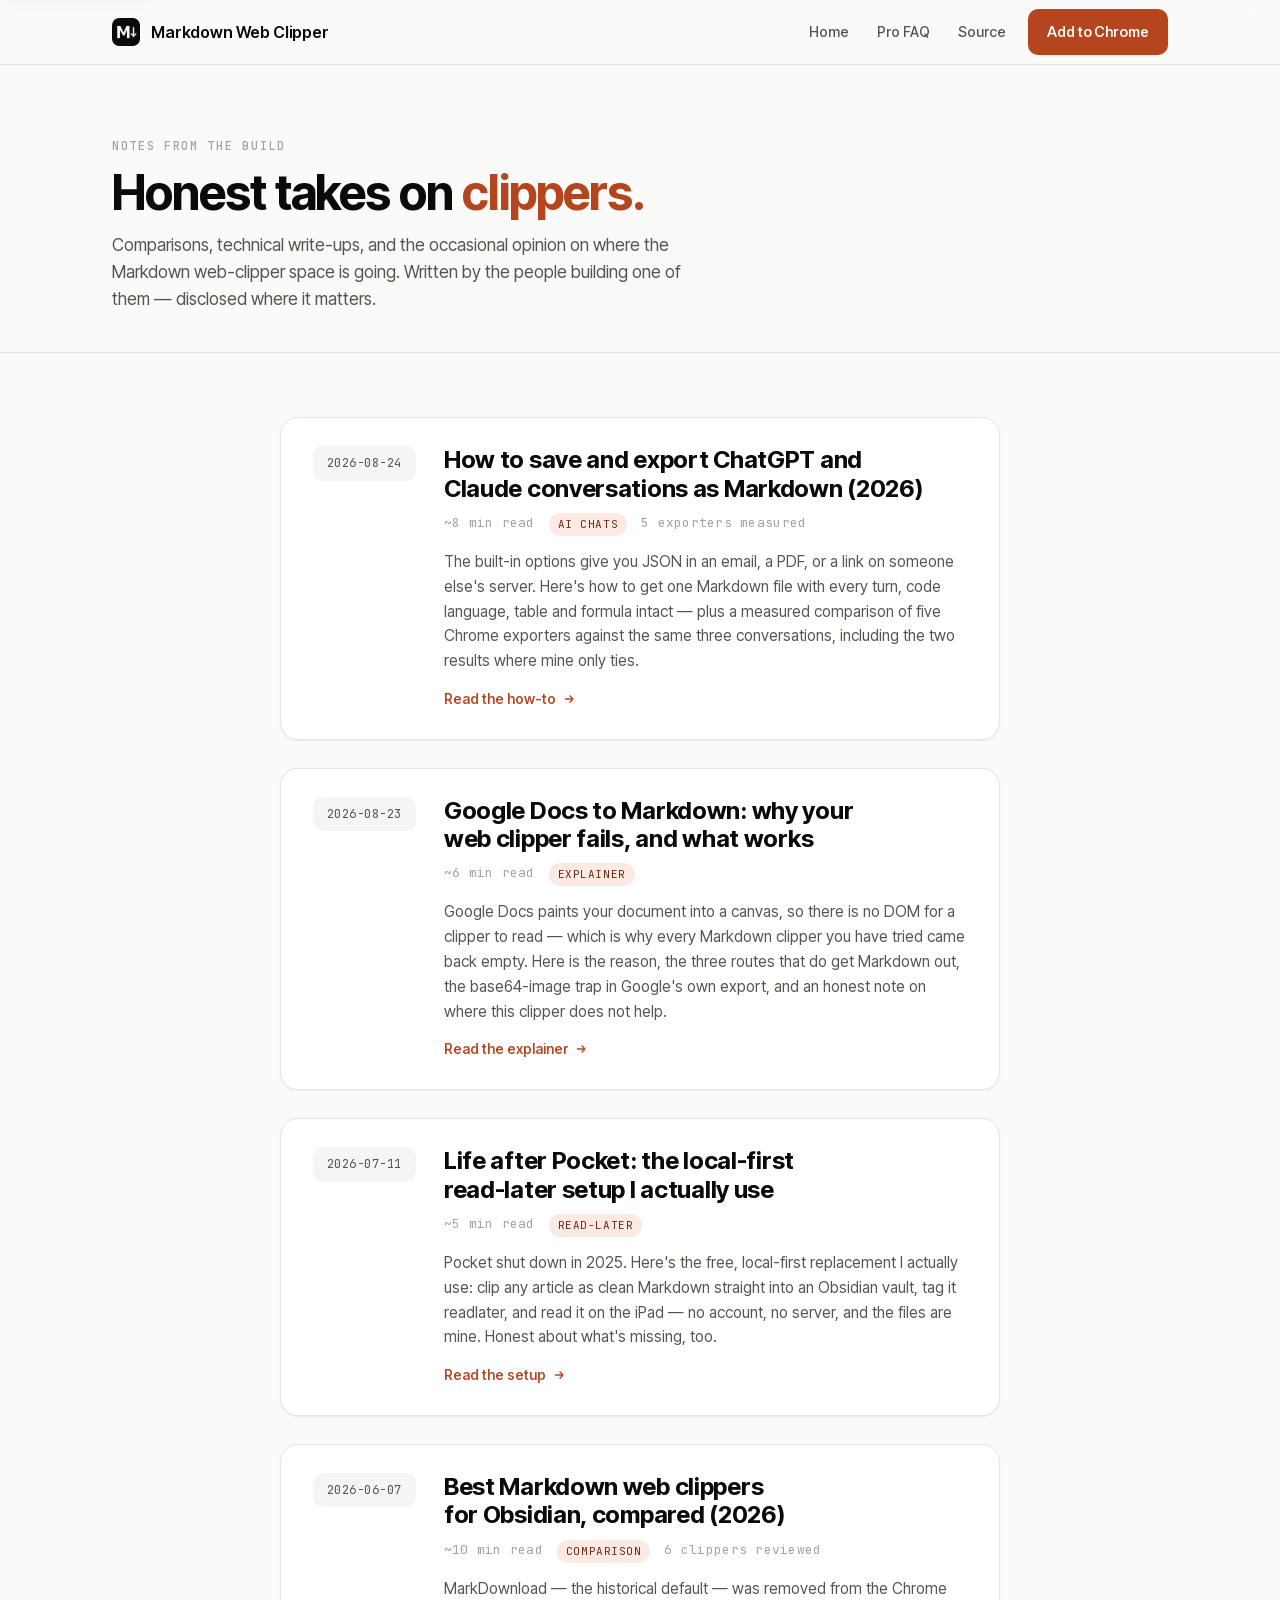
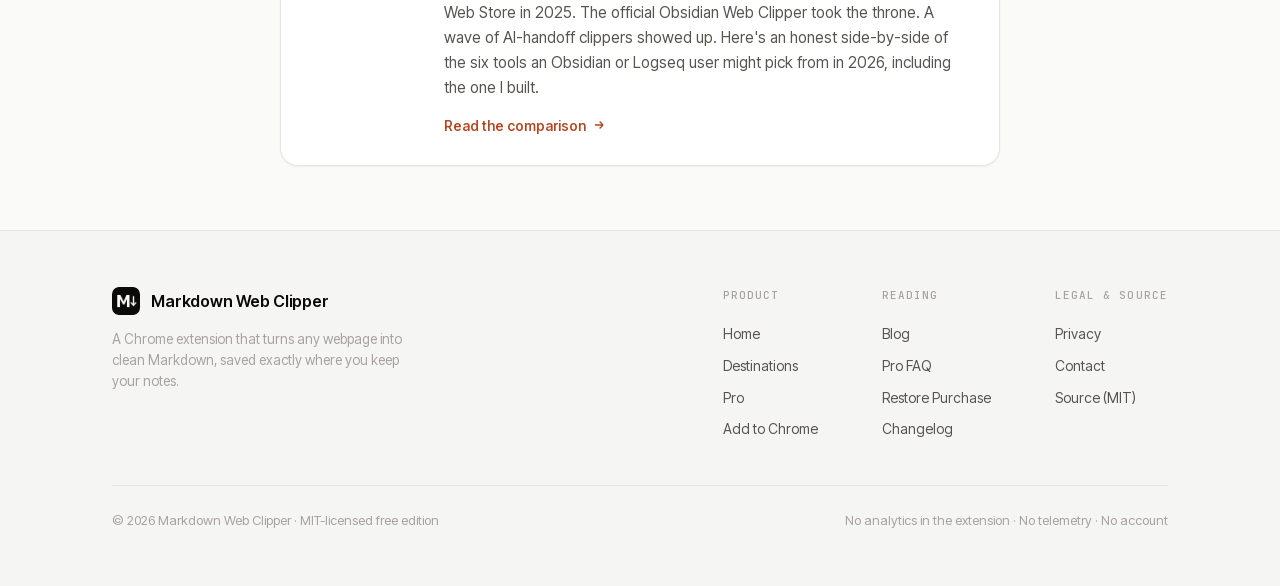
==== commit 8cf0e815: "chore: sync landing from clipper@616978d Co-Authored-By: landing-sync[bot] <landing-sync@users.norep" ====
--- a/blog/index.html
+++ b/blog/index.html
@@ -59,6 +59,22 @@
   <section class="band" style="padding-block: 64px">
     <div class="wrap">
       <div class="blog-index">
+
+        <article class="blog-card">
+          <span class="date-pill">2026-08-24</span>
+          <div>
+            <h2><a href="/blog/export-chatgpt-claude-conversations-markdown">How to save and export ChatGPT and Claude conversations as Markdown (2026)</a></h2>
+            <p class="meta">
+              <span>~8 min read</span>
+              <span class="tag">AI chats</span>
+              <span>5 exporters measured</span>
+            </p>
+            <p class="excerpt">The built-in options give you JSON in an email, a PDF, or a link on someone else's server. Here's how to get one Markdown file with every turn, code language, table and formula intact — plus a measured comparison of five Chrome exporters against the same three conversations, including the two results where mine only ties.</p>
+            <a class="read-more" href="/blog/export-chatgpt-claude-conversations-markdown">Read the how-to
+              <svg width="14" height="14" viewBox="0 0 24 24" fill="none" stroke="currentColor" stroke-width="2.2" aria-hidden="true"><path d="M5 12h14m0 0-6-6m6 6-6 6"/></svg>
+            </a>
+          </div>
+        </article>
 
         <article class="blog-card">
           <span class="date-pill">2026-08-23</span>
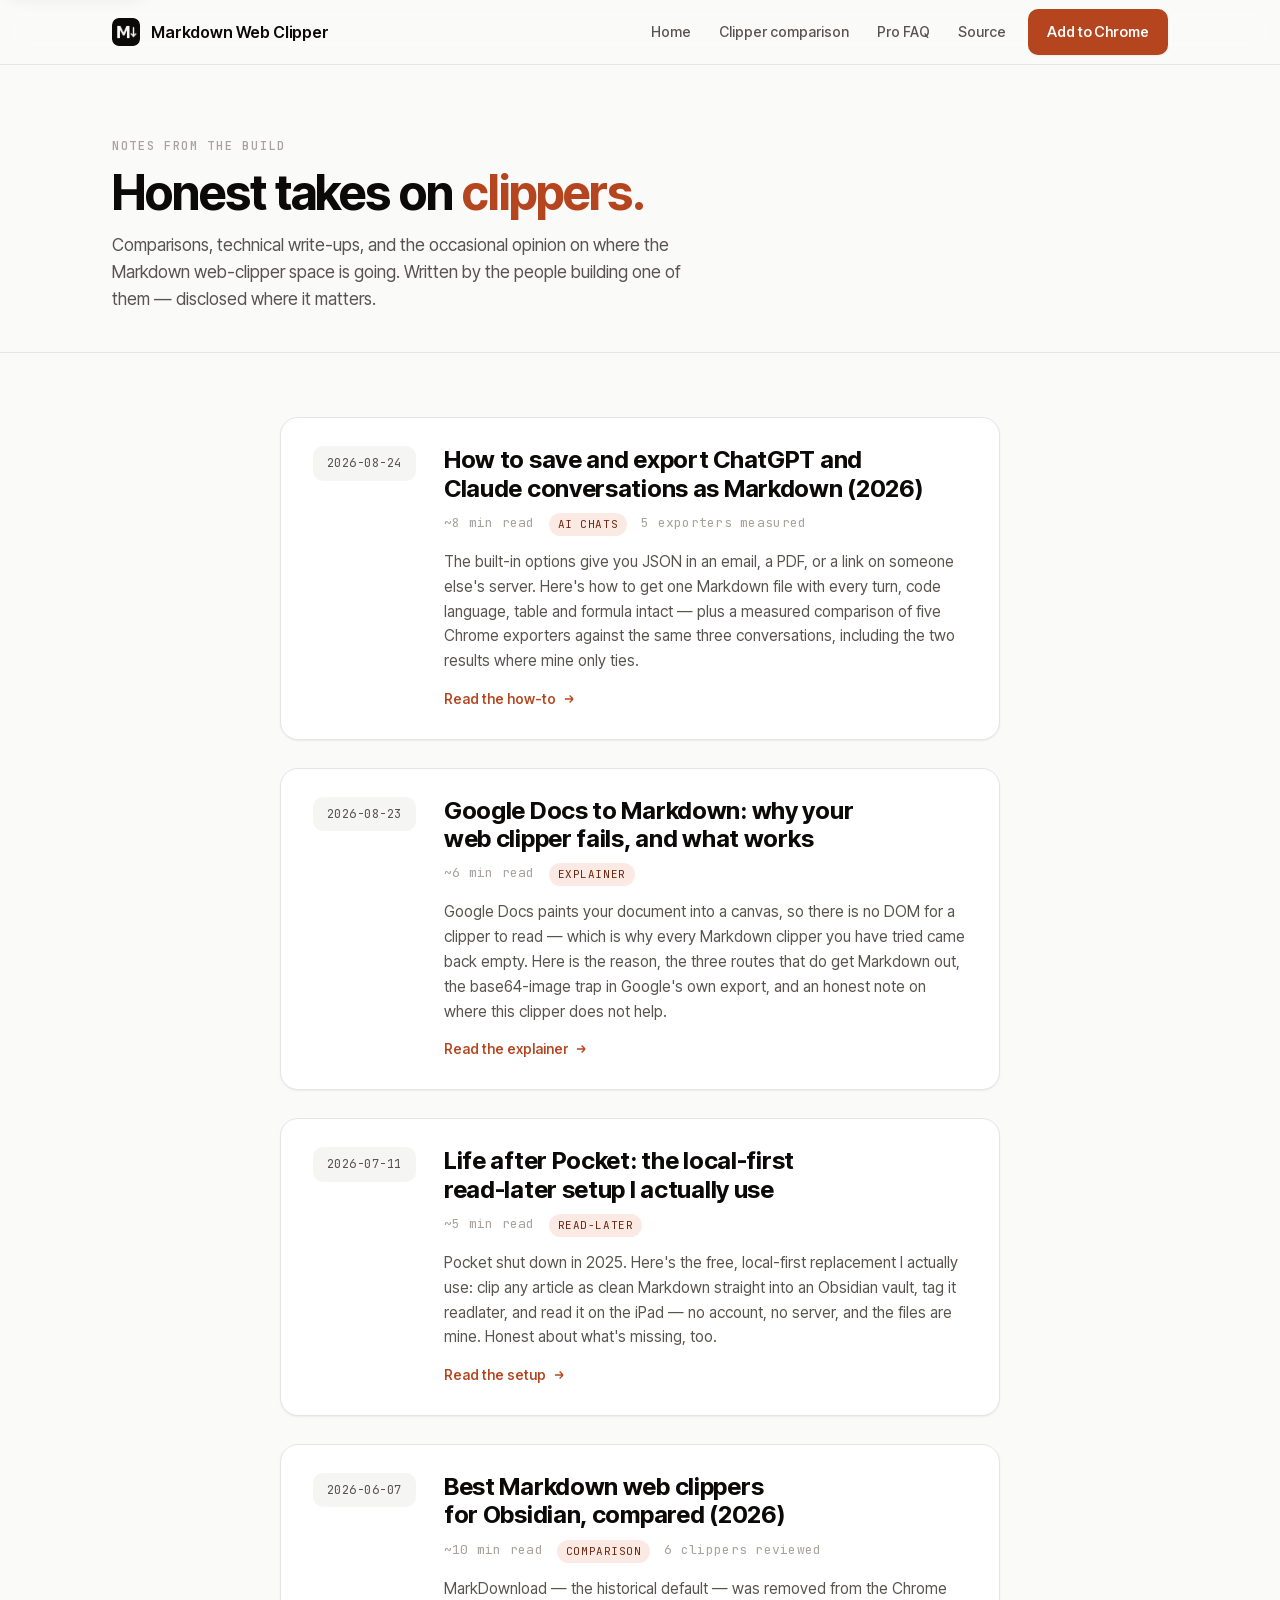
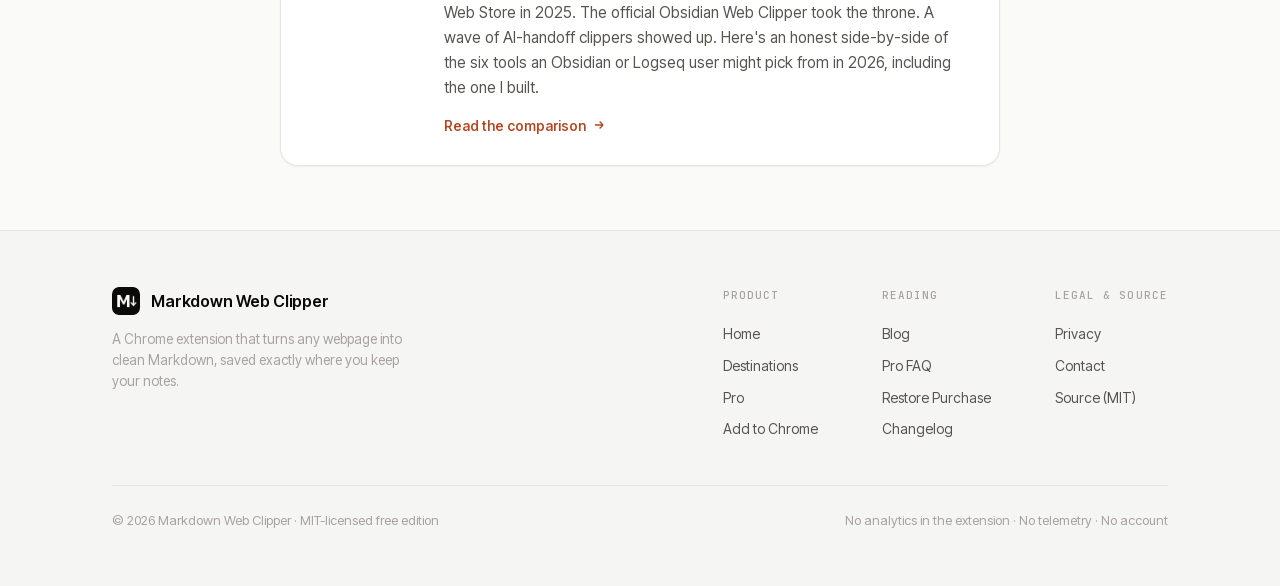
==== commit 9364874d: "chore: sync landing from clipper@1784bab Co-Authored-By: landing-sync[bot] <landing-sync@users.norep" ====
--- a/blog/index.html
+++ b/blog/index.html
@@ -28,6 +28,19 @@
 <link rel="preload" href="/fonts/jetbrains-mono-latin.woff2" as="font" type="font/woff2" crossorigin />
 <link rel="stylesheet" href="/tokens.css" />
 <link rel="stylesheet" href="/style.css" />
+
+<script type="application/ld+json">
+{
+  "@context": "https://schema.org",
+  "@type": "CollectionPage",
+  "name": "Blog — Web Clipping, Markdown & Obsidian | Markdown Web Clipper",
+  "description": "Notes from the people building Markdown Web Clipper: comparisons, technical write-ups, and the occasional honest take on the web-clipper landscape.",
+  "url": "https://markdownwebclipper.com/blog/",
+  "inLanguage": "en",
+  "datePublished": "2026-06-07",
+  "dateModified": "2026-11-09"
+}
+</script>
 </head>
 <body>
 <a class="skip-link" href="#main">Skip to content</a>
@@ -40,6 +53,7 @@
     </a>
     <nav class="nav">
       <a href="/">Home</a>
+      <a href="/compare" class="hide-sm">Clipper comparison</a>
       <a href="/pro-faq" class="hide-sm">Pro FAQ</a>
       <a href="https://github.com/Tigrandza/markdown-web-clipper" class="hide-sm">Source</a>
       <a class="btn btn-primary" href="https://chromewebstore.google.com/detail/dpkinbemdemheacegfjbbkclcpbfedif?utm_source=markdownwebclipper.com&amp;utm_medium=website&amp;utm_campaign=blog-index" style="margin-left:6px">Add to Chrome</a>
--- a/style.css
+++ b/style.css
@@ -1 +1 @@
-@font-face{font-family:Inter Tight;font-style:normal;font-weight:400 700;font-display:swap;src:url(/fonts/inter-tight-latin.woff2) format("woff2");unicode-range:U+0000-00FF,U+0131,U+0152-0153,U+02BB-02BC,U+02C6,U+02DA,U+02DC,U+0304,U+0308,U+0329,U+2000-206F,U+20AC,U+2122,U+2191,U+2193,U+2212,U+2215,U+FEFF,U+FFFD}@font-face{font-family:Inter Tight;font-style:normal;font-weight:400 700;font-display:swap;src:url(/fonts/inter-tight-latin-ext.woff2) format("woff2");unicode-range:U+0100-02AF,U+0304,U+0308,U+0329,U+1E00-1E9F,U+1EF2-1EFF,U+2020,U+20A0-20AB,U+20AD-20C0,U+2113,U+2C60-2C7F,U+A720-A7FF}@font-face{font-family:JetBrains Mono;font-style:normal;font-weight:400 600;font-display:swap;src:url(/fonts/jetbrains-mono-latin.woff2) format("woff2");unicode-range:U+0000-00FF,U+0131,U+0152-0153,U+02BB-02BC,U+02C6,U+02DA,U+02DC,U+0304,U+0308,U+0329,U+2000-206F,U+20AC,U+2122,U+2191,U+2193,U+2212,U+2215,U+FEFF,U+FFFD}@font-face{font-family:JetBrains Mono;font-style:normal;font-weight:400 600;font-display:swap;src:url(/fonts/jetbrains-mono-latin-ext.woff2) format("woff2");unicode-range:U+0100-02AF,U+0304,U+0308,U+0329,U+1E00-1E9F,U+1EF2-1EFF,U+2020,U+20A0-20AB,U+20AD-20C0,U+2113,U+2C60-2C7F,U+A720-A7FF}*,*:before,*:after{box-sizing:border-box}*{margin:0}html{-webkit-text-size-adjust:100%;scroll-behavior:smooth;scroll-padding-top:80px}body{font-family:var(--font-sans);font-weight:400;line-height:var(--lh-body);color:var(--fg);background:var(--bg);-webkit-font-smoothing:antialiased;text-rendering:optimizeLegibility;font-feature-settings:"cv11","ss01"}img,svg{display:block;max-width:100%}a{color:inherit;text-decoration:none}button{font:inherit;color:inherit;cursor:pointer;background:none;border:none}code,pre,.mono{font-family:var(--font-mono)}::selection{background:var(--accent-subtle);color:var(--accent-ink)}:focus-visible{outline:2px solid var(--accent);outline-offset:2px;border-radius:4px}.sr-only{position:absolute;width:1px;height:1px;padding:0;margin:-1px;overflow:hidden;clip:rect(0,0,0,0);white-space:nowrap;border:0}.skip-link{position:absolute;left:8px;top:-48px;z-index:1000;padding:10px 16px;background:var(--surface);color:var(--fg-strong);border:1px solid var(--border);border-radius:var(--r-sm);box-shadow:var(--shadow-md);font-size:14px;font-weight:550;transition:top .15s ease}.skip-link:focus{top:8px}.breadcrumb{display:block}.breadcrumb a{color:inherit;text-decoration:none}.breadcrumb a:hover{color:var(--accent)}.wrap{width:100%;max-width:var(--maxw);margin-inline:auto;padding-inline:32px}section.band{padding-block:var(--section-y)}.band+.band{border-top:1px solid var(--border)}:root[data-density=compact]{--section-y: 76px;--gap-block: 20px}:root[data-density=standard]{--section-y: 112px;--gap-block: 28px}:root[data-density=breathing]{--section-y: 160px;--gap-block: 40px}:root[data-accent="60"]{--accent: var(--accent-60)}:root[data-accent="100"]{--accent: var(--accent-100)}:root[data-accent="140"]{--accent: var(--accent-140)}.eyebrow{font-family:var(--font-mono);font-size:12px;letter-spacing:.14em;text-transform:uppercase;color:var(--fg-faint);font-weight:500;white-space:nowrap}.display{font-weight:700;line-height:var(--lh-display);letter-spacing:var(--tracking-display);color:var(--fg-strong);text-wrap:balance}h1.display{font-size:clamp(40px,5.4vw,68px)}h2.display{font-size:clamp(32px,3.8vw,46px)}h3.display{font-size:clamp(24px,2.4vw,30px)}.rust{color:var(--accent)}.lede{font-size:clamp(17px,1.35vw,19px);color:var(--fg-muted);max-width:46ch;text-wrap:pretty}.section-head{max-width:52ch;margin-bottom:48px}.section-head .lede{margin-top:16px}.site-header{position:sticky;top:0;z-index:40;background:color-mix(in srgb,var(--bg) 82%,transparent);backdrop-filter:saturate(140%) blur(12px);border-bottom:1px solid var(--border)}.site-header .wrap{display:flex;align-items:center;gap:28px;height:64px}.brand{display:flex;align-items:center;gap:11px;font-weight:600;color:var(--fg-strong);letter-spacing:-.01em;white-space:nowrap;flex:none}.brand img{width:28px;height:28px;border-radius:7px}.brand .wordmark{font-size:16px}.brand .tld{color:var(--fg-faint);font-weight:500}.nav{display:flex;align-items:center;gap:4px;margin-left:auto}.nav a:not(.btn){padding:8px 12px;border-radius:var(--r-sm);font-size:14px;color:var(--fg-muted);font-weight:500;transition:color .15s,background .15s}.nav a:not(.btn):hover{color:var(--fg-strong);background:var(--surface-2)}.nav .sep{width:1px;height:20px;background:var(--border);margin-inline:6px}.btn{display:inline-flex;align-items:center;justify-content:center;gap:9px;padding:11px 18px;border-radius:var(--r-md);font-size:14.5px;font-weight:550;letter-spacing:-.005em;transition:transform .12s ease,background .15s,border-color .15s,box-shadow .15s;border:1px solid transparent;white-space:nowrap}.btn:active{transform:translateY(1px)}.btn .kbd{font-family:var(--font-mono);font-size:12px;opacity:.8}.btn-primary{background:var(--accent);color:var(--on-accent);box-shadow:var(--shadow-sm)}.btn-primary:hover{background:color-mix(in oklch,var(--accent) 90%,black)}.btn-ghost{background:var(--surface);color:var(--fg-strong);border-color:var(--border-strong)}.btn-ghost:hover{background:var(--surface-2);border-color:var(--fg-faint)}.btn-quiet{color:var(--fg-muted);padding-inline:10px}.btn-quiet:hover{color:var(--fg-strong)}.btn-lg{padding:14px 24px;font-size:16px;border-radius:var(--r-lg)}.badge-pro{display:inline-flex;align-items:center;gap:5px;padding:3px 9px;background:var(--accent);color:var(--on-accent);border-radius:var(--r-pill);font-size:11.5px;font-weight:650;letter-spacing:.01em;white-space:nowrap}.badge-pro.outline{background:transparent;color:var(--accent);border:1px solid color-mix(in srgb,var(--accent) 45%,transparent)}.badge-free{display:inline-flex;align-items:center;gap:5px;padding:3px 9px;background:var(--surface-2);color:var(--fg-muted);border:1px solid var(--border);border-radius:var(--r-pill);font-size:11.5px;font-weight:600;white-space:nowrap}.chip{display:inline-flex;align-items:center;gap:6px;padding:5px 11px;background:var(--surface);border:1px solid var(--border);border-radius:var(--r-pill);font-size:13px;color:var(--fg-muted);font-weight:500}.chip .dot{width:6px;height:6px;border-radius:50%;background:var(--success)}.hero{padding-top:clamp(56px,7vw,96px);padding-bottom:var(--section-y)}.hero-eyebrow{display:inline-flex;align-items:center;gap:10px;margin-bottom:26px}.hero h1{margin-bottom:22px}.hero .lede{font-size:clamp(18px,1.5vw,21px);max-width:40ch}.hero-cta{display:flex;flex-wrap:wrap;align-items:center;gap:14px;margin-top:34px}.hero-meta{display:flex;flex-wrap:wrap;gap:18px;margin-top:26px;color:var(--fg-faint);font-size:13.5px}.hero-meta span{display:inline-flex;align-items:center;gap:7px}.hero[data-variant]{display:none}:root[data-hero=split] .hero[data-variant=split]{display:block}:root[data-hero=centered] .hero[data-variant=centered]{display:block}:root[data-hero=compare] .hero[data-variant=compare]{display:block}.hero-split .grid{display:grid;grid-template-columns:minmax(0,.92fr) minmax(0,1.08fr);gap:56px;align-items:center}.hero-stage{position:relative;min-height:470px;display:block}.hero-split .popup{position:relative;z-index:2;margin-left:auto}.hero-split .flow-arrow{display:none}.hero-split .md-card{position:absolute;left:0;top:56px;z-index:1;transform:scale(.86);transform-origin:top left;box-shadow:var(--shadow-lg)}.hero-centered{text-align:center}.hero-centered .lede{margin-inline:auto}.hero-centered .hero-eyebrow,.hero-centered .hero-cta,.hero-centered .hero-meta{justify-content:center}.hero-proof-wide{margin-top:56px}.hero-compare .grid{display:grid;grid-template-columns:minmax(0,.82fr) minmax(0,1.18fr);gap:56px;align-items:center}.popup{width:100%;max-width:380px;background:var(--surface);border:1px solid var(--border);border-radius:var(--r-2xl);box-shadow:var(--shadow-pop);overflow:hidden;flex:none}.popup-tabs{display:flex;gap:26px;padding:16px 20px 0;border-bottom:1px solid var(--border)}.popup-tab{padding-bottom:13px;font-size:14px;font-weight:550;color:var(--fg-faint);position:relative}.popup-tab.active{color:var(--fg-strong)}.popup-tab.active:after{content:"";position:absolute;left:0;right:0;bottom:-1px;height:2px;background:var(--accent);border-radius:2px}.popup-body{padding:16px 20px 18px}.popup-hint{font-size:12px;color:var(--fg-faint);margin-bottom:12px}.popup-input{width:100%;padding:11px 13px;border:1px solid var(--border-strong);border-radius:var(--r-md);font-size:14px;color:var(--fg-muted);background:var(--surface);margin-bottom:16px}.popup-fm{font-size:12.5px;color:var(--fg-muted);margin-bottom:14px;display:flex;align-items:center;gap:7px}.popup-fm .tri{color:var(--accent);font-size:9px}.seg{display:inline-flex;background:var(--surface-2);border-radius:var(--r-md);padding:3px;gap:2px}.seg button{padding:7px 13px;border-radius:var(--r-sm);font-size:13px;font-weight:550;color:var(--fg-muted)}.seg button.active{background:var(--fg-strong);color:var(--bg)}.popup-row{display:flex;align-items:center;gap:10px;margin-top:14px}.popup-row .spacer{flex:1}.icon-btn{width:36px;height:36px;display:inline-flex;align-items:center;justify-content:center;border:1px solid var(--border);border-radius:var(--r-md);color:var(--fg-muted);background:var(--surface);transition:border-color .15s,color .15s,background .15s;position:relative}.icon-btn:hover{color:var(--accent);border-color:color-mix(in srgb,var(--accent) 40%,var(--border))}.icon-btn .pro-dot{position:absolute;top:-4px;right:-4px;width:14px;height:14px;border-radius:50%;background:var(--accent);color:var(--on-accent);font-size:8px;font-weight:700;display:grid;place-items:center}.fmt-select{display:flex;align-items:center;gap:10px;padding:11px 13px;margin-top:6px;border:1px solid var(--border-strong);border-radius:var(--r-md);font-size:14px;color:var(--fg-strong);font-weight:550}.fmt-select .built-in{font-family:var(--font-mono);font-size:11px;font-weight:500;color:var(--fg-muted);background:var(--surface-2);padding:2px 7px;border-radius:var(--r-pill);white-space:nowrap}.fmt-select .caret{margin-left:auto;color:var(--fg-faint)}.popup-foot{display:flex;align-items:center;justify-content:space-between;margin-top:18px;padding-top:14px;border-top:1px solid var(--border);font-family:var(--font-mono);font-size:12px;color:var(--fg-faint);white-space:nowrap}.dest-row{display:flex;gap:8px;margin-top:14px}.md-card{background:var(--surface);border:1px solid var(--border);border-radius:var(--r-xl);box-shadow:var(--shadow-md);padding:22px 24px;max-width:360px}.md-card .md-h{font-family:var(--font-mono);font-size:15px;font-weight:600;color:var(--fg-strong);margin-bottom:14px}.md-card p,.md-card li{font-family:var(--font-mono);font-size:12.5px;line-height:1.7;color:var(--fg-muted)}.md-card .sub{font-weight:600;color:var(--fg-strong);margin-top:14px;margin-bottom:8px}.code-well{background:var(--code-bg);color:var(--code-fg);border-radius:var(--r-sm);padding:11px 13px;font-family:var(--font-mono);font-size:12px;margin:8px 0 14px;overflow-x:auto}.mini-table{width:100%;border-collapse:collapse;font-family:var(--font-mono);font-size:12px}.mini-table th,.mini-table td{border:1px solid var(--border);padding:6px 10px;text-align:left;color:var(--fg-muted)}.mini-table th{background:var(--surface-2);color:var(--fg-strong);font-weight:600}.mini-table td .ok{color:var(--success)}.macwin{width:100%;max-width:680px;margin-inline:auto;background:var(--surface);border:1px solid var(--border);border-radius:var(--r-xl);box-shadow:var(--shadow-lg);overflow:hidden;position:relative}.macwin-bar{display:flex;align-items:center;gap:14px;padding:13px 16px;border-bottom:1px solid var(--border);background:var(--surface-2)}.traffic{display:flex;gap:7px}.traffic i{width:11px;height:11px;border-radius:50%;display:block}.traffic i:nth-child(1){background:#ec6a5e}.traffic i:nth-child(2){background:#f4bf4f}.traffic i:nth-child(3){background:#61c454}.macwin-title{font-family:var(--font-mono);font-size:12.5px;color:var(--fg-muted)}.macwin-body{padding:20px 24px;font-family:var(--font-mono);font-size:13px;line-height:1.7}.macwin-body .hr{color:var(--fg-faint)}.macwin-body .k{color:var(--syn-key)}.macwin-body .v{color:var(--syn-val)}.macwin-body .h,.macwin-body .b{color:var(--fg-strong);font-weight:600}.macwin-body p{color:var(--fg-muted)}.toast{position:absolute;right:20px;bottom:20px;display:inline-flex;align-items:center;gap:9px;background:var(--fg-strong);color:var(--bg);padding:11px 16px;border-radius:var(--r-md);font-size:13.5px;font-weight:550;box-shadow:var(--shadow-lg)}.toast .check{width:18px;height:18px;border-radius:50%;background:var(--success);color:#fff;display:grid;place-items:center;font-size:11px}.why-grid{display:grid;grid-template-columns:repeat(3,1fr);gap:1px;background:var(--border);border:1px solid var(--border);border-radius:var(--r-xl);overflow:hidden}.why-cell{background:var(--bg);padding:30px 28px}.why-cell .n{font-family:var(--font-mono);font-size:12px;color:var(--accent);font-weight:600}.why-cell h3{font-size:18px;font-weight:600;color:var(--fg-strong);margin:14px 0 9px;letter-spacing:-.01em}.why-cell p{font-size:14.5px;color:var(--fg-muted)}.why-cell code{font-size:12.5px;background:var(--surface-2);border:1px solid var(--border);padding:1px 6px;border-radius:var(--r-xs);color:var(--fg-strong)}.matrix-wrap{border:1px solid var(--border);border-radius:var(--r-xl);overflow:hidden;box-shadow:var(--shadow-sm)}.matrix{width:100%;border-collapse:collapse}.matrix th,.matrix td{text-align:left;padding:18px 22px;border-bottom:1px solid var(--border);vertical-align:top}.matrix thead th{background:var(--surface-2);font-size:12px;font-family:var(--font-mono);text-transform:uppercase;letter-spacing:.1em;color:var(--fg-faint);font-weight:500;padding-block:14px}.matrix tbody tr:last-child td{border-bottom:none}.matrix tbody tr{background:var(--surface);transition:background .12s}.matrix tbody tr:hover{background:color-mix(in srgb,var(--surface-2) 60%,var(--surface))}.matrix .dest{display:flex;align-items:center;gap:12px}.matrix .dest .di{width:34px;height:34px;border-radius:var(--r-md);background:var(--surface-2);border:1px solid var(--border);display:grid;place-items:center;color:var(--fg-strong);flex:none}.matrix .dest .name{font-weight:600;color:var(--fg-strong);font-size:15px;white-space:nowrap}.matrix .dest .sub{font-size:12.5px;color:var(--fg-faint)}.matrix td .yes{color:var(--success);font-weight:600;display:inline-flex;align-items:center;gap:6px;font-size:13.5px}.matrix td .partial{color:var(--fg-muted);font-size:13.5px;display:inline-flex;gap:6px;align-items:center}.matrix td.best{color:var(--fg-muted);font-size:14px;max-width:30ch}.matrix td.best b{color:var(--fg-strong);font-weight:600}.matrix .tag-pro{margin-left:8px}.matrix-note{margin-top:16px;font-size:13.5px;color:var(--fg-faint);display:flex;align-items:center;gap:8px}.ba-head{display:flex;align-items:flex-end;justify-content:space-between;gap:24px;flex-wrap:wrap;margin-bottom:32px}.ba-toggle{display:inline-flex;background:var(--surface-2);border:1px solid var(--border);border-radius:var(--r-md);padding:3px}.ba-toggle button{padding:8px 16px;border-radius:var(--r-sm);font-size:13.5px;font-weight:550;color:var(--fg-muted)}.ba-toggle button.active{background:var(--surface);color:var(--fg-strong);box-shadow:var(--shadow-sm)}.ba-grid{display:grid;grid-template-columns:1fr 1fr;gap:24px}.ba-card{border:1px solid var(--border);border-radius:var(--r-xl);overflow:hidden;background:var(--surface);box-shadow:var(--shadow-md)}.ba-card .cap{padding:12px 18px;font-family:var(--font-mono);font-size:11px;letter-spacing:.1em;text-transform:uppercase;color:var(--fg-faint);border-bottom:1px solid var(--border);background:var(--surface-2);display:flex;align-items:center;justify-content:space-between}.ba-card .cap.bad{color:var(--accent-ink)}.ba-card .cap.good{color:var(--success)}.ba-body{padding:22px 24px;min-height:300px}.ba-render .md-h{font-size:17px;font-weight:600;color:var(--fg-strong);margin-bottom:12px}.ba-render p{font-size:14px;color:var(--fg-muted);margin-bottom:12px}.ba-render pre{background:var(--surface-2);border:1px solid var(--border);border-radius:var(--r-sm);padding:12px 14px;font-size:12.5px;color:var(--fg-strong);overflow-x:auto;margin-bottom:14px}.ba-render table{width:100%;border-collapse:collapse;font-size:13px}.ba-render th,.ba-render td{border:1px solid var(--border);padding:7px 11px;text-align:left}.ba-render th{background:var(--surface-2);font-weight:600;color:var(--fg-strong)}.ba-render td{color:var(--fg-muted)}.ba-render .ok{color:var(--success)}.ba-broken{font-family:var(--font-mono);font-size:12.5px;color:var(--fg-muted);line-height:1.7;white-space:pre-wrap}.ba-broken .lost{color:var(--accent-ink);background:var(--accent-subtle);padding:0 3px;border-radius:3px}.ba-broken .strip{color:var(--fg-faint);text-decoration:line-through}.ba-source{font-family:var(--font-mono);font-size:12.5px;line-height:1.75;white-space:pre-wrap;color:var(--fg-muted)}.ba-source .h{color:var(--fg-strong);font-weight:600}.ba-source .fence{color:var(--accent)}.ba-source .pipe{color:var(--fg-faint)}[data-ba=rendered] .ba-show-source,[data-ba=source] .ba-show-rendered{display:none}.pro-band{background:var(--surface-2)}:root[data-pro=subtle] .pro-band{background:var(--bg)}:root[data-pro=prominent] .pro-band{background:var(--accent-subtle)}.pro-card{display:grid;grid-template-columns:1.1fr 1fr;gap:48px;align-items:center;border:1px solid var(--border);border-radius:var(--r-2xl);background:var(--surface);padding:44px;box-shadow:var(--shadow-md)}:root[data-pro=prominent] .pro-card{border-color:color-mix(in srgb,var(--accent) 35%,var(--border));box-shadow:var(--shadow-lg)}:root[data-pro=subtle] .pro-card{box-shadow:var(--shadow-sm)}.pro-card .head{display:flex;align-items:center;gap:12px;margin-bottom:20px}.pro-card h2{font-size:clamp(26px,2.6vw,34px)}.pro-feats{list-style:none;padding:0;margin:22px 0 0;display:grid;gap:14px}.pro-feats li{display:flex;gap:12px;align-items:flex-start;font-size:15px;color:var(--fg-muted)}.pro-feats li b{color:var(--fg-strong);font-weight:600}.pro-feats .tick{color:var(--accent);flex:none;margin-top:2px}.price-box{border:1px solid var(--border);border-radius:var(--r-xl);padding:28px;background:var(--bg);text-align:center}:root[data-pro=prominent] .price-box{border-color:color-mix(in srgb,var(--accent) 30%,var(--border));background:var(--surface)}.price-box .now{font-size:48px;font-weight:700;color:var(--fg-strong);letter-spacing:-.02em;line-height:1}.price-box .was{font-size:18px;color:var(--fg-faint);text-decoration:line-through;margin-left:8px}.price-box .once{font-size:13.5px;color:var(--fg-muted);margin-top:10px}.price-box .promo{display:inline-flex;margin-top:16px}.price-box .btn{width:100%;margin-top:22px}.price-box .fine{font-size:12.5px;color:var(--fg-faint);margin-top:14px;line-height:1.5}.pro-tip{margin-top:18px;font-size:13.5px;color:var(--fg-muted);font-style:italic}.cred-grid{display:grid;grid-template-columns:repeat(3,1fr);gap:20px}.cred-card{border:1px solid var(--border);border-radius:var(--r-xl);padding:28px;background:var(--surface)}.cred-card .ic{width:40px;height:40px;border-radius:var(--r-md);background:var(--surface-2);border:1px solid var(--border);display:grid;place-items:center;color:var(--fg-strong);margin-bottom:18px}.cred-card h3{font-size:17px;font-weight:600;color:var(--fg-strong);margin-bottom:9px;letter-spacing:-.01em}.cred-card p{font-size:14.5px;color:var(--fg-muted)}.cred-card a.inline{color:var(--accent);font-weight:550;border-bottom:1px solid color-mix(in srgb,var(--accent) 40%,transparent)}.cred-card .repo{margin-top:16px;display:inline-flex;align-items:center;gap:9px;font-family:var(--font-mono);font-size:12.5px;color:var(--fg-muted);border:1px solid var(--border);border-radius:var(--r-md);padding:8px 12px}.tbd{border:1px dashed var(--border-strong);border-radius:var(--r-xl);padding:40px;text-align:center;color:var(--fg-faint);background:color-mix(in srgb,var(--surface-2) 40%,var(--bg))}.tbd .eyebrow{margin-bottom:10px}.tbd p{font-size:15px;max-width:46ch;margin-inline:auto}.site-footer{border-top:1px solid var(--border);padding-block:56px;background:var(--surface-2)}.footer-grid{display:flex;align-items:flex-start;justify-content:space-between;gap:40px;flex-wrap:wrap}.footer-brand{max-width:30ch}.footer-brand .brand{margin-bottom:14px}.footer-brand p{font-size:13.5px;color:var(--fg-faint)}.footer-cols{display:flex;gap:64px;flex-wrap:wrap}.footer-col h2{font-family:var(--font-mono);font-size:11px;text-transform:uppercase;letter-spacing:.1em;color:var(--fg-faint);margin-bottom:14px;font-weight:500}.footer-col a{display:block;font-size:14px;color:var(--fg-muted);padding:5px 0;transition:color .12s}.footer-col a:hover{color:var(--accent)}.footer-legal{margin-top:40px;padding-top:24px;border-top:1px solid var(--border);display:flex;justify-content:space-between;gap:16px;flex-wrap:wrap;font-size:13px;color:var(--fg-faint)}.page-hero{padding-top:72px;padding-bottom:40px;border-bottom:1px solid var(--border)}.page-hero h1{font-size:clamp(34px,4vw,48px)}.page-hero .meta{margin-top:14px;font-size:14px;color:var(--fg-faint);font-family:var(--font-mono)}.prose{max-width:var(--maxw-prose);margin-inline:auto;padding-block:56px}.prose h2{font-size:24px;font-weight:650;color:var(--fg-strong);margin:44px 0 14px;letter-spacing:-.01em}.prose h2:first-child{margin-top:0}.prose h3{font-size:18px;font-weight:600;color:var(--fg-strong);margin:28px 0 10px}.prose p,.prose li{font-size:16px;color:var(--fg-muted);line-height:1.7}.prose p{margin-bottom:16px}.prose ul,.prose ol{margin:0 0 16px;padding-left:22px}.prose li{margin-bottom:8px}.prose a{color:var(--accent);border-bottom:1px solid color-mix(in srgb,var(--accent) 35%,transparent)}.prose code{font-family:var(--font-mono);font-size:14px;background:var(--surface-2);border:1px solid var(--border);padding:1px 6px;border-radius:var(--r-xs);color:var(--fg-strong)}.prose strong{color:var(--fg-strong);font-weight:600}.prose .callout{border:1px solid var(--border);border-left:3px solid var(--accent);background:var(--accent-subtle);border-radius:var(--r-md);padding:16px 20px;margin:24px 0}.prose .callout p{color:var(--accent-ink);margin:0;font-size:14.5px}.toc{position:sticky;top:88px;font-size:13.5px}.toc h2{font-family:var(--font-mono);font-size:11px;text-transform:uppercase;letter-spacing:.1em;color:var(--fg-faint);margin-bottom:12px}.toc a{display:block;padding:5px 0;color:var(--fg-muted)}.toc a:hover{color:var(--accent)}.prose-layout{display:grid;grid-template-columns:200px minmax(0,1fr);gap:56px;max-width:980px;margin-inline:auto;padding-block:56px;align-items:start}.prose-layout .prose{padding-block:0;margin:0}.faq-item{border-bottom:1px solid var(--border);padding:22px 0}.faq-item:first-child{padding-top:0}.faq-item h3{font-size:18px;font-weight:600;color:var(--fg-strong);margin-bottom:10px;letter-spacing:-.01em}.faq-item p{font-size:15.5px;color:var(--fg-muted);line-height:1.65;margin-bottom:10px}.faq-item p:last-child{margin-bottom:0}.restore-screen{min-height:calc(100vh - 64px);display:grid;place-items:center;padding:48px 24px}.restore-card{width:100%;max-width:480px;background:var(--surface);border:1px solid var(--border);border-radius:var(--r-2xl);box-shadow:var(--shadow-lg);padding:40px;text-align:center}.restore-card .mark{width:44px;height:44px;border-radius:11px;margin:0 auto 20px}.restore-card h1{font-size:26px;font-weight:700;color:var(--fg-strong);letter-spacing:-.015em;margin-bottom:10px}.restore-card p{font-size:15px;color:var(--fg-muted);margin-bottom:22px}.restore-card .field{text-align:left;margin-bottom:16px}.restore-card label{display:block;font-size:13px;font-weight:550;color:var(--fg-strong);margin-bottom:7px}.restore-card input[type=email],.restore-card input[type=text]{width:100%;padding:12px 14px;border:1px solid var(--border-strong);border-radius:var(--r-md);font-size:15px;background:var(--surface);color:var(--fg)}.restore-card .btn{width:100%}.restore-card .status{margin-top:18px;font-size:13.5px;min-height:20px}.restore-card .status.ok{color:var(--success)}.restore-card .status.err{color:var(--accent)}.restore-card .help{margin-top:22px;font-size:13px;color:var(--fg-faint)}.restore-card .help a{color:var(--accent)}.demo-slot{aspect-ratio:720 / 405;width:100%;max-width:720px;border:1px dashed var(--border-strong);border-radius:var(--r-xl);background:repeating-linear-gradient(135deg,var(--surface-2) 0 14px,var(--bg) 14px 28px);display:grid;place-items:center;text-align:center;color:var(--fg-faint)}.demo-slot .label{font-family:var(--font-mono);font-size:12.5px}.demo-slot .dim{font-size:11px;margin-top:6px}.tweaks{position:fixed;top:14px;right:14px;z-index:90;width:248px;background:var(--surface);border:1px solid var(--border-strong);border-radius:var(--r-lg);box-shadow:var(--shadow-lg);font-size:13px;overflow:hidden}.tweaks-head{display:flex;align-items:center;gap:8px;padding:11px 13px;border-bottom:1px solid var(--border);cursor:pointer;user-select:none}.tweaks-head .t{font-weight:600;color:var(--fg-strong);font-size:12.5px;letter-spacing:-.01em}.tweaks-head .badge-free{margin-left:auto;font-size:10px;padding:2px 7px}.tweaks-head .chev{color:var(--fg-faint);transition:transform .2s}.tweaks.collapsed .tweaks-body{display:none}.tweaks.collapsed .chev{transform:rotate(-90deg)}.tweaks-body{padding:6px 13px 13px;max-height:80vh;overflow-y:auto}.tw-row{padding:10px 0;border-bottom:1px solid var(--border)}.tw-row:last-child{border-bottom:none}.tw-row>label{display:block;font-size:11px;text-transform:uppercase;letter-spacing:.07em;color:var(--fg-faint);font-family:var(--font-mono);margin-bottom:8px}.tw-seg{display:flex;background:var(--surface-2);border-radius:var(--r-sm);padding:2px;gap:2px}.tw-seg button{flex:1;padding:6px 4px;border-radius:6px;font-size:12px;font-weight:550;color:var(--fg-muted);transition:background .12s,color .12s}.tw-seg button.active{background:var(--surface);color:var(--fg-strong);box-shadow:var(--shadow-sm)}.tw-seg button.active.rust{color:var(--accent)}.blog-index{display:grid;gap:28px;max-width:var(--maxw-prose);margin-inline:auto}.blog-card{display:grid;grid-template-columns:auto 1fr;gap:28px;padding:28px 32px;background:var(--surface);border:1px solid var(--border);border-radius:var(--r-xl);box-shadow:var(--shadow-sm);transition:border-color .15s,box-shadow .15s,transform .12s}.blog-card:hover{border-color:var(--border-strong);box-shadow:var(--shadow-md);transform:translateY(-1px)}.blog-card .date-pill{font-family:var(--font-mono);font-size:12px;letter-spacing:.04em;background:var(--surface-2);color:var(--fg-muted);padding:8px 14px;border-radius:var(--r-md);align-self:start;white-space:nowrap}.blog-card h2{font-size:24px;font-weight:700;color:var(--fg-strong);letter-spacing:-.012em;line-height:1.18;margin-bottom:10px;text-wrap:balance}.blog-card h2 a:hover{color:var(--accent)}.blog-card .meta{display:flex;flex-wrap:wrap;gap:14px;font-size:13px;color:var(--fg-faint);font-family:var(--font-mono);margin-bottom:14px;letter-spacing:.02em}.blog-card .meta .tag{background:var(--accent-subtle);color:var(--accent-ink);padding:3px 9px;border-radius:var(--r-pill);font-size:11px;letter-spacing:.05em;text-transform:uppercase}.blog-card .excerpt{font-size:15.5px;color:var(--fg-muted);line-height:1.6;text-wrap:pretty}.blog-card .read-more{display:inline-flex;align-items:center;gap:6px;font-size:14px;font-weight:550;color:var(--accent);margin-top:14px}.article-meta{display:flex;flex-wrap:wrap;gap:18px;margin-top:24px;font-size:13.5px;color:var(--fg-faint);font-family:var(--font-mono)}.article-meta .dot{color:var(--fg-faint);opacity:.5}.article-meta .tag{background:var(--accent-subtle);color:var(--accent-ink);padding:3px 10px;border-radius:var(--r-pill);font-size:11px;letter-spacing:.05em;text-transform:uppercase}.prose .callout.disclosure{background:var(--surface-2);border-color:var(--border-strong)}.prose .callout.disclosure:before{content:"Disclosure";display:block;font-family:var(--font-mono);font-size:11px;letter-spacing:.12em;text-transform:uppercase;color:var(--fg-faint);margin-bottom:8px}.compare-table{width:100%;border-collapse:collapse;font-size:14.5px;margin:24px 0;border:1px solid var(--border);border-radius:var(--r-lg);overflow:hidden}.compare-table th,.compare-table td{padding:14px 16px;text-align:left;border-bottom:1px solid var(--border);vertical-align:top}.compare-table thead th{background:var(--surface-2);color:var(--fg-strong);font-weight:600;font-size:13px;letter-spacing:.02em}.compare-table tbody tr:last-child td{border-bottom:none}.compare-table tbody tr.us{background:color-mix(in srgb,var(--accent-subtle) 50%,transparent)}.compare-table tbody tr.us td:first-child{font-weight:700;color:var(--accent-ink)}.compare-table td .good{color:var(--success);font-weight:600}.compare-table td .bad{color:var(--fg-faint)}.compare-table td .partial{color:var(--accent-ink)}@media(max-width:960px){.hero-split .grid,.hero-compare .grid,.pro-card{grid-template-columns:1fr;gap:36px}.hero-stage{min-height:auto;display:flex;flex-direction:column;align-items:center;gap:24px}.hero-stage .flow-arrow{transform:rotate(90deg)}.hero-split .popup{margin-left:0}.hero-split .md-card{position:static;transform:none;max-width:380px;width:100%}.why-grid,.cred-grid{grid-template-columns:1fr 1fr}.prose-layout{grid-template-columns:1fr;gap:24px}.toc{position:static;display:none}.blog-card{grid-template-columns:1fr;gap:14px;padding:24px 22px}.blog-card .date-pill{justify-self:start}}@media(max-width:680px){.wrap{padding-inline:22px}.site-header .wrap{gap:14px}.brand .wordmark{display:none}.popup,.hero-split .md-card{max-width:100%}.why-grid,.cred-grid,.ba-grid{grid-template-columns:1fr}.ba-body{min-height:auto;padding:16px 18px;overflow-x:auto}.nav .hide-sm,.matrix thead{display:none}.matrix,.matrix tbody,.matrix tr,.matrix td{display:block;width:100%}.matrix tr{border-bottom:1px solid var(--border);padding:8px 0}.matrix td{border:none;padding:6px 18px}.matrix td.best{max-width:none}.matrix .dest .name{white-space:normal}.matrix td:nth-child(2):before{content:"Works offline: ";font-family:var(--font-mono);font-size:11px;text-transform:uppercase;letter-spacing:.1em;color:var(--fg-faint);display:block;margin-bottom:4px}.matrix td:nth-child(3):before{content:"Best for: ";font-family:var(--font-mono);font-size:11px;text-transform:uppercase;letter-spacing:.1em;color:var(--fg-faint);display:block;margin-bottom:4px}.compare-table thead{display:none}.compare-table,.compare-table tbody,.compare-table tr,.compare-table td{display:block;width:100%}.compare-table tr{border-bottom:1px solid var(--border);padding:14px 18px;background:var(--surface)}.compare-table tr.us{background:var(--accent-subtle)}.compare-table td{border:none;padding:6px 0}.compare-table td:first-child{font-weight:700;color:var(--fg-strong);font-size:15.5px;margin-bottom:8px}.compare-table td:not(:first-child):before{content:attr(data-label) ": ";font-family:var(--font-mono);font-size:11px;text-transform:uppercase;letter-spacing:.1em;color:var(--fg-faint);display:block;margin-bottom:4px}.pro-card{padding:28px;gap:28px}.price-box{padding:22px 18px}.price-box .now{font-size:40px}.footer-cols{gap:32px;width:100%}.footer-legal{flex-direction:column;text-align:center;gap:6px}.tweaks{display:none}}@media(max-width:480px){section.band{padding-block:64px}h1.display{font-size:clamp(28px,8vw,40px)}h2.display{font-size:clamp(24px,6vw,32px)}.hero-copy,.hero-stage{min-width:0;overflow-wrap:break-word}.hero-eyebrow{flex-wrap:wrap}.eyebrow{white-space:normal}.hero-cta{flex-direction:column;align-items:stretch}.hero-cta .btn{justify-content:center}.section-head{margin-bottom:32px}.why-cell{padding:22px 20px}.cred-card{padding:22px}.blog-card{padding:22px 18px}.blog-card h2{font-size:21px}.article-meta{gap:10px}}.reduced-motion-note,.reduced-motion-play{display:none}@media(prefers-reduced-motion:reduce){html{scroll-behavior:auto}*{animation:none!important;transition:none!important}.reduced-motion-note{display:block}.reduced-motion-play{display:inline-flex}}
+@font-face{font-family:Inter Tight;font-style:normal;font-weight:400 700;font-display:swap;src:url(/fonts/inter-tight-latin.woff2) format("woff2");unicode-range:U+0000-00FF,U+0131,U+0152-0153,U+02BB-02BC,U+02C6,U+02DA,U+02DC,U+0304,U+0308,U+0329,U+2000-206F,U+20AC,U+2122,U+2191,U+2193,U+2212,U+2215,U+FEFF,U+FFFD}@font-face{font-family:Inter Tight;font-style:normal;font-weight:400 700;font-display:swap;src:url(/fonts/inter-tight-latin-ext.woff2) format("woff2");unicode-range:U+0100-02AF,U+0304,U+0308,U+0329,U+1E00-1E9F,U+1EF2-1EFF,U+2020,U+20A0-20AB,U+20AD-20C0,U+2113,U+2C60-2C7F,U+A720-A7FF}@font-face{font-family:JetBrains Mono;font-style:normal;font-weight:400 600;font-display:swap;src:url(/fonts/jetbrains-mono-latin.woff2) format("woff2");unicode-range:U+0000-00FF,U+0131,U+0152-0153,U+02BB-02BC,U+02C6,U+02DA,U+02DC,U+0304,U+0308,U+0329,U+2000-206F,U+20AC,U+2122,U+2191,U+2193,U+2212,U+2215,U+FEFF,U+FFFD}@font-face{font-family:JetBrains Mono;font-style:normal;font-weight:400 600;font-display:swap;src:url(/fonts/jetbrains-mono-latin-ext.woff2) format("woff2");unicode-range:U+0100-02AF,U+0304,U+0308,U+0329,U+1E00-1E9F,U+1EF2-1EFF,U+2020,U+20A0-20AB,U+20AD-20C0,U+2113,U+2C60-2C7F,U+A720-A7FF}*,*:before,*:after{box-sizing:border-box}*{margin:0}html{-webkit-text-size-adjust:100%;scroll-behavior:smooth;scroll-padding-top:80px}body{font-family:var(--font-sans);font-weight:400;line-height:var(--lh-body);color:var(--fg);background:var(--bg);-webkit-font-smoothing:antialiased;text-rendering:optimizeLegibility;font-feature-settings:"cv11","ss01"}img,svg{display:block;max-width:100%}a{color:inherit;text-decoration:none}button{font:inherit;color:inherit;cursor:pointer;background:none;border:none}code,pre,.mono{font-family:var(--font-mono)}::selection{background:var(--accent-subtle);color:var(--accent-ink)}:focus-visible{outline:2px solid var(--accent);outline-offset:2px;border-radius:4px}.sr-only{position:absolute;width:1px;height:1px;padding:0;margin:-1px;overflow:hidden;clip:rect(0,0,0,0);white-space:nowrap;border:0}.skip-link{position:absolute;left:8px;top:-48px;z-index:1000;padding:10px 16px;background:var(--surface);color:var(--fg-strong);border:1px solid var(--border);border-radius:var(--r-sm);box-shadow:var(--shadow-md);font-size:14px;font-weight:550;transition:top .15s ease}.skip-link:focus{top:8px}.breadcrumb{display:block}.breadcrumb a{color:inherit;text-decoration:none}.breadcrumb a:hover{color:var(--accent)}.wrap{width:100%;max-width:var(--maxw);margin-inline:auto;padding-inline:32px}section.band{padding-block:var(--section-y)}.band+.band{border-top:1px solid var(--border)}:root[data-density=compact]{--section-y: 76px;--gap-block: 20px}:root[data-density=standard]{--section-y: 112px;--gap-block: 28px}:root[data-density=breathing]{--section-y: 160px;--gap-block: 40px}:root[data-accent="60"]{--accent: var(--accent-60)}:root[data-accent="100"]{--accent: var(--accent-100)}:root[data-accent="140"]{--accent: var(--accent-140)}.eyebrow{font-family:var(--font-mono);font-size:12px;letter-spacing:.14em;text-transform:uppercase;color:var(--fg-faint);font-weight:500;white-space:nowrap}.display{font-weight:700;line-height:var(--lh-display);letter-spacing:var(--tracking-display);color:var(--fg-strong);text-wrap:balance}h1.display{font-size:clamp(40px,5.4vw,68px)}h2.display{font-size:clamp(32px,3.8vw,46px)}h3.display{font-size:clamp(24px,2.4vw,30px)}.rust{color:var(--accent)}.lede{font-size:clamp(17px,1.35vw,19px);color:var(--fg-muted);max-width:46ch;text-wrap:pretty}.section-head{max-width:52ch;margin-bottom:48px}.section-head .lede{margin-top:16px}.site-header{position:sticky;top:0;z-index:40;background:color-mix(in srgb,var(--bg) 82%,transparent);backdrop-filter:saturate(140%) blur(12px);border-bottom:1px solid var(--border)}.site-header .wrap{display:flex;align-items:center;gap:28px;height:64px}.brand{display:flex;align-items:center;gap:11px;font-weight:600;color:var(--fg-strong);letter-spacing:-.01em;white-space:nowrap;flex:none}.brand img{width:28px;height:28px;border-radius:7px}.brand .wordmark{font-size:16px}.brand .tld{color:var(--fg-faint);font-weight:500}.nav{display:flex;align-items:center;gap:4px;margin-left:auto}.nav a:not(.btn){padding:8px 12px;border-radius:var(--r-sm);font-size:14px;color:var(--fg-muted);font-weight:500;transition:color .15s,background .15s}.nav a:not(.btn):hover{color:var(--fg-strong);background:var(--surface-2)}.nav .sep{width:1px;height:20px;background:var(--border);margin-inline:6px}.btn{display:inline-flex;align-items:center;justify-content:center;gap:9px;padding:11px 18px;border-radius:var(--r-md);font-size:14.5px;font-weight:550;letter-spacing:-.005em;transition:transform .12s ease,background .15s,border-color .15s,box-shadow .15s;border:1px solid transparent;white-space:nowrap}.btn:active{transform:translateY(1px)}.btn .kbd{font-family:var(--font-mono);font-size:12px;opacity:.8}.btn-primary{background:var(--accent);color:var(--on-accent);box-shadow:var(--shadow-sm)}.btn-primary:hover{background:color-mix(in oklch,var(--accent) 90%,black)}.btn-ghost{background:var(--surface);color:var(--fg-strong);border-color:var(--border-strong)}.btn-ghost:hover{background:var(--surface-2);border-color:var(--fg-faint)}.btn-quiet{color:var(--fg-muted);padding-inline:10px}.btn-quiet:hover{color:var(--fg-strong)}.btn-lg{padding:14px 24px;font-size:16px;border-radius:var(--r-lg)}.badge-pro{display:inline-flex;align-items:center;gap:5px;padding:3px 9px;background:var(--accent);color:var(--on-accent);border-radius:var(--r-pill);font-size:11.5px;font-weight:650;letter-spacing:.01em;white-space:nowrap}.badge-pro.outline{background:transparent;color:var(--accent);border:1px solid color-mix(in srgb,var(--accent) 45%,transparent)}.badge-free{display:inline-flex;align-items:center;gap:5px;padding:3px 9px;background:var(--surface-2);color:var(--fg-muted);border:1px solid var(--border);border-radius:var(--r-pill);font-size:11.5px;font-weight:600;white-space:nowrap}.chip{display:inline-flex;align-items:center;gap:6px;padding:5px 11px;background:var(--surface);border:1px solid var(--border);border-radius:var(--r-pill);font-size:13px;color:var(--fg-muted);font-weight:500}.chip .dot{width:6px;height:6px;border-radius:50%;background:var(--success)}.hero{padding-top:clamp(56px,7vw,96px);padding-bottom:var(--section-y)}.hero-eyebrow{display:inline-flex;align-items:center;gap:10px;margin-bottom:26px}.hero h1{margin-bottom:22px}.hero .lede{font-size:clamp(18px,1.5vw,21px);max-width:40ch}.hero-cta{display:flex;flex-wrap:wrap;align-items:center;gap:14px;margin-top:34px}.hero-meta{display:flex;flex-wrap:wrap;gap:18px;margin-top:26px;color:var(--fg-faint);font-size:13.5px}.hero-meta span{display:inline-flex;align-items:center;gap:7px}.hero[data-variant]{display:none}:root[data-hero=split] .hero[data-variant=split]{display:block}:root[data-hero=centered] .hero[data-variant=centered]{display:block}:root[data-hero=compare] .hero[data-variant=compare]{display:block}.hero-split .grid{display:grid;grid-template-columns:minmax(0,.92fr) minmax(0,1.08fr);gap:56px;align-items:center}.hero-stage{position:relative;min-height:470px;display:block}.hero-split .popup{position:relative;z-index:2;margin-left:auto}.hero-split .flow-arrow{display:none}.hero-split .md-card{position:absolute;left:0;top:56px;z-index:1;transform:scale(.86);transform-origin:top left;box-shadow:var(--shadow-lg)}.hero-centered{text-align:center}.hero-centered .lede{margin-inline:auto}.hero-centered .hero-eyebrow,.hero-centered .hero-cta,.hero-centered .hero-meta{justify-content:center}.hero-proof-wide{margin-top:56px}.hero-compare .grid{display:grid;grid-template-columns:minmax(0,.82fr) minmax(0,1.18fr);gap:56px;align-items:center}.popup{width:100%;max-width:380px;background:var(--surface);border:1px solid var(--border);border-radius:var(--r-2xl);box-shadow:var(--shadow-pop);overflow:hidden;flex:none}.popup-tabs{display:flex;gap:26px;padding:16px 20px 0;border-bottom:1px solid var(--border)}.popup-tab{padding-bottom:13px;font-size:14px;font-weight:550;color:var(--fg-faint);position:relative}.popup-tab.active{color:var(--fg-strong)}.popup-tab.active:after{content:"";position:absolute;left:0;right:0;bottom:-1px;height:2px;background:var(--accent);border-radius:2px}.popup-body{padding:16px 20px 18px}.popup-hint{font-size:12px;color:var(--fg-faint);margin-bottom:12px}.popup-input{width:100%;padding:11px 13px;border:1px solid var(--border-strong);border-radius:var(--r-md);font-size:14px;color:var(--fg-muted);background:var(--surface);margin-bottom:16px}.popup-fm{font-size:12.5px;color:var(--fg-muted);margin-bottom:14px;display:flex;align-items:center;gap:7px}.popup-fm .tri{color:var(--accent);font-size:9px}.seg{display:inline-flex;background:var(--surface-2);border-radius:var(--r-md);padding:3px;gap:2px}.seg button{padding:7px 13px;border-radius:var(--r-sm);font-size:13px;font-weight:550;color:var(--fg-muted)}.seg button.active{background:var(--fg-strong);color:var(--bg)}.popup-row{display:flex;align-items:center;gap:10px;margin-top:14px}.popup-row .spacer{flex:1}.icon-btn{width:36px;height:36px;display:inline-flex;align-items:center;justify-content:center;border:1px solid var(--border);border-radius:var(--r-md);color:var(--fg-muted);background:var(--surface);transition:border-color .15s,color .15s,background .15s;position:relative}.icon-btn:hover{color:var(--accent);border-color:color-mix(in srgb,var(--accent) 40%,var(--border))}.icon-btn .pro-dot{position:absolute;top:-4px;right:-4px;width:14px;height:14px;border-radius:50%;background:var(--accent);color:var(--on-accent);font-size:8px;font-weight:700;display:grid;place-items:center}.fmt-select{display:flex;align-items:center;gap:10px;padding:11px 13px;margin-top:6px;border:1px solid var(--border-strong);border-radius:var(--r-md);font-size:14px;color:var(--fg-strong);font-weight:550}.fmt-select .built-in{font-family:var(--font-mono);font-size:11px;font-weight:500;color:var(--fg-muted);background:var(--surface-2);padding:2px 7px;border-radius:var(--r-pill);white-space:nowrap}.fmt-select .caret{margin-left:auto;color:var(--fg-faint)}.popup-foot{display:flex;align-items:center;justify-content:space-between;margin-top:18px;padding-top:14px;border-top:1px solid var(--border);font-family:var(--font-mono);font-size:12px;color:var(--fg-faint);white-space:nowrap}.dest-row{display:flex;gap:8px;margin-top:14px}.md-card{background:var(--surface);border:1px solid var(--border);border-radius:var(--r-xl);box-shadow:var(--shadow-md);padding:22px 24px;max-width:360px}.md-card .md-h{font-family:var(--font-mono);font-size:15px;font-weight:600;color:var(--fg-strong);margin-bottom:14px}.md-card p,.md-card li{font-family:var(--font-mono);font-size:12.5px;line-height:1.7;color:var(--fg-muted)}.md-card .sub{font-weight:600;color:var(--fg-strong);margin-top:14px;margin-bottom:8px}.code-well{background:var(--code-bg);color:var(--code-fg);border-radius:var(--r-sm);padding:11px 13px;font-family:var(--font-mono);font-size:12px;margin:8px 0 14px;overflow-x:auto}.mini-table{width:100%;border-collapse:collapse;font-family:var(--font-mono);font-size:12px}.mini-table th,.mini-table td{border:1px solid var(--border);padding:6px 10px;text-align:left;color:var(--fg-muted)}.mini-table th{background:var(--surface-2);color:var(--fg-strong);font-weight:600}.mini-table td .ok{color:var(--success)}.macwin{width:100%;max-width:680px;margin-inline:auto;background:var(--surface);border:1px solid var(--border);border-radius:var(--r-xl);box-shadow:var(--shadow-lg);overflow:hidden;position:relative}.macwin-bar{display:flex;align-items:center;gap:14px;padding:13px 16px;border-bottom:1px solid var(--border);background:var(--surface-2)}.traffic{display:flex;gap:7px}.traffic i{width:11px;height:11px;border-radius:50%;display:block}.traffic i:nth-child(1){background:#ec6a5e}.traffic i:nth-child(2){background:#f4bf4f}.traffic i:nth-child(3){background:#61c454}.macwin-title{font-family:var(--font-mono);font-size:12.5px;color:var(--fg-muted)}.macwin-body{padding:20px 24px;font-family:var(--font-mono);font-size:13px;line-height:1.7}.macwin-body .hr{color:var(--fg-faint)}.macwin-body .k{color:var(--syn-key)}.macwin-body .v{color:var(--syn-val)}.macwin-body .h,.macwin-body .b{color:var(--fg-strong);font-weight:600}.macwin-body p{color:var(--fg-muted)}.toast{position:absolute;right:20px;bottom:20px;display:inline-flex;align-items:center;gap:9px;background:var(--fg-strong);color:var(--bg);padding:11px 16px;border-radius:var(--r-md);font-size:13.5px;font-weight:550;box-shadow:var(--shadow-lg)}.toast .check{width:18px;height:18px;border-radius:50%;background:var(--success);color:#fff;display:grid;place-items:center;font-size:11px}.why-grid{display:grid;grid-template-columns:repeat(3,1fr);gap:1px;background:var(--border);border:1px solid var(--border);border-radius:var(--r-xl);overflow:hidden}.why-cell{background:var(--bg);padding:30px 28px}.why-cell .n{font-family:var(--font-mono);font-size:12px;color:var(--accent);font-weight:600}.why-cell h3{font-size:18px;font-weight:600;color:var(--fg-strong);margin:14px 0 9px;letter-spacing:-.01em}.why-cell p{font-size:14.5px;color:var(--fg-muted)}.why-cell code{font-size:12.5px;background:var(--surface-2);border:1px solid var(--border);padding:1px 6px;border-radius:var(--r-xs);color:var(--fg-strong)}.matrix-wrap{border:1px solid var(--border);border-radius:var(--r-xl);overflow:hidden;box-shadow:var(--shadow-sm)}.matrix{width:100%;border-collapse:collapse}.matrix th,.matrix td{text-align:left;padding:18px 22px;border-bottom:1px solid var(--border);vertical-align:top}.matrix thead th{background:var(--surface-2);font-size:12px;font-family:var(--font-mono);text-transform:uppercase;letter-spacing:.1em;color:var(--fg-faint);font-weight:500;padding-block:14px}.matrix tbody tr:last-child td{border-bottom:none}.matrix tbody tr{background:var(--surface);transition:background .12s}.matrix tbody tr:hover{background:color-mix(in srgb,var(--surface-2) 60%,var(--surface))}.matrix .dest{display:flex;align-items:center;gap:12px}.matrix .dest .di{width:34px;height:34px;border-radius:var(--r-md);background:var(--surface-2);border:1px solid var(--border);display:grid;place-items:center;color:var(--fg-strong);flex:none}.matrix .dest .name{font-weight:600;color:var(--fg-strong);font-size:15px;white-space:nowrap}.matrix .dest .sub{font-size:12.5px;color:var(--fg-faint)}.matrix td .yes{color:var(--success);font-weight:600;display:inline-flex;align-items:center;gap:6px;font-size:13.5px}.matrix td .partial{color:var(--fg-muted);font-size:13.5px;display:inline-flex;gap:6px;align-items:center}.matrix td.best{color:var(--fg-muted);font-size:14px;max-width:30ch}.matrix td.best b{color:var(--fg-strong);font-weight:600}.matrix .tag-pro{margin-left:8px}.matrix-note{margin-top:16px;font-size:13.5px;color:var(--fg-faint);display:flex;align-items:center;gap:8px}.ba-head{display:flex;align-items:flex-end;justify-content:space-between;gap:24px;flex-wrap:wrap;margin-bottom:32px}.ba-toggle{display:inline-flex;background:var(--surface-2);border:1px solid var(--border);border-radius:var(--r-md);padding:3px}.ba-toggle button{padding:8px 16px;border-radius:var(--r-sm);font-size:13.5px;font-weight:550;color:var(--fg-muted)}.ba-toggle button.active{background:var(--surface);color:var(--fg-strong);box-shadow:var(--shadow-sm)}.ba-grid{display:grid;grid-template-columns:1fr 1fr;gap:24px}.ba-card{border:1px solid var(--border);border-radius:var(--r-xl);overflow:hidden;background:var(--surface);box-shadow:var(--shadow-md)}.ba-card .cap{padding:12px 18px;font-family:var(--font-mono);font-size:11px;letter-spacing:.1em;text-transform:uppercase;color:var(--fg-faint);border-bottom:1px solid var(--border);background:var(--surface-2);display:flex;align-items:center;justify-content:space-between}.ba-card .cap.bad{color:var(--accent-ink)}.ba-card .cap.good{color:var(--success)}.ba-body{padding:22px 24px;min-height:300px}.ba-render .md-h{font-size:17px;font-weight:600;color:var(--fg-strong);margin-bottom:12px}.ba-render p{font-size:14px;color:var(--fg-muted);margin-bottom:12px}.ba-render pre{background:var(--surface-2);border:1px solid var(--border);border-radius:var(--r-sm);padding:12px 14px;font-size:12.5px;color:var(--fg-strong);overflow-x:auto;margin-bottom:14px}.ba-render table{width:100%;border-collapse:collapse;font-size:13px}.ba-render th,.ba-render td{border:1px solid var(--border);padding:7px 11px;text-align:left}.ba-render th{background:var(--surface-2);font-weight:600;color:var(--fg-strong)}.ba-render td{color:var(--fg-muted)}.ba-render .ok{color:var(--success)}.ba-broken{font-family:var(--font-mono);font-size:12.5px;color:var(--fg-muted);line-height:1.7;white-space:pre-wrap}.ba-broken .lost{color:var(--accent-ink);background:var(--accent-subtle);padding:0 3px;border-radius:3px}.ba-broken .strip{color:var(--fg-faint);text-decoration:line-through}.ba-source{font-family:var(--font-mono);font-size:12.5px;line-height:1.75;white-space:pre-wrap;color:var(--fg-muted)}.ba-source .h{color:var(--fg-strong);font-weight:600}.ba-source .fence{color:var(--accent)}.ba-source .pipe{color:var(--fg-faint)}[data-ba=rendered] .ba-show-source,[data-ba=source] .ba-show-rendered{display:none}.pro-band{background:var(--surface-2)}:root[data-pro=subtle] .pro-band{background:var(--bg)}:root[data-pro=prominent] .pro-band{background:var(--accent-subtle)}.pro-card{display:grid;grid-template-columns:1.1fr 1fr;gap:48px;align-items:center;border:1px solid var(--border);border-radius:var(--r-2xl);background:var(--surface);padding:44px;box-shadow:var(--shadow-md)}:root[data-pro=prominent] .pro-card{border-color:color-mix(in srgb,var(--accent) 35%,var(--border));box-shadow:var(--shadow-lg)}:root[data-pro=subtle] .pro-card{box-shadow:var(--shadow-sm)}.pro-card .head{display:flex;align-items:center;gap:12px;margin-bottom:20px}.pro-card h2{font-size:clamp(26px,2.6vw,34px)}.pro-feats{list-style:none;padding:0;margin:22px 0 0;display:grid;gap:14px}.pro-feats li{display:flex;gap:12px;align-items:flex-start;font-size:15px;color:var(--fg-muted)}.pro-feats li b{color:var(--fg-strong);font-weight:600}.pro-feats .tick{color:var(--accent);flex:none;margin-top:2px}.price-box{border:1px solid var(--border);border-radius:var(--r-xl);padding:28px;background:var(--bg);text-align:center}:root[data-pro=prominent] .price-box{border-color:color-mix(in srgb,var(--accent) 30%,var(--border));background:var(--surface)}.price-box .now{font-size:48px;font-weight:700;color:var(--fg-strong);letter-spacing:-.02em;line-height:1}.price-box .was{font-size:18px;color:var(--fg-faint);text-decoration:line-through;margin-left:8px}.price-box .once{font-size:13.5px;color:var(--fg-muted);margin-top:10px}.price-box .promo{display:inline-flex;margin-top:16px}.price-box .btn{width:100%;margin-top:22px}.price-box .fine{font-size:12.5px;color:var(--fg-faint);margin-top:14px;line-height:1.5}.pro-tip{margin-top:18px;font-size:13.5px;color:var(--fg-muted);font-style:italic}.cred-grid{display:grid;grid-template-columns:repeat(3,1fr);gap:20px}.cred-card{border:1px solid var(--border);border-radius:var(--r-xl);padding:28px;background:var(--surface)}.cred-card .ic{width:40px;height:40px;border-radius:var(--r-md);background:var(--surface-2);border:1px solid var(--border);display:grid;place-items:center;color:var(--fg-strong);margin-bottom:18px}.cred-card h3{font-size:17px;font-weight:600;color:var(--fg-strong);margin-bottom:9px;letter-spacing:-.01em}.cred-card p{font-size:14.5px;color:var(--fg-muted)}.cred-card a.inline{color:var(--accent);font-weight:550;border-bottom:1px solid color-mix(in srgb,var(--accent) 40%,transparent)}.cred-card .repo{margin-top:16px;display:inline-flex;align-items:center;gap:9px;font-family:var(--font-mono);font-size:12.5px;color:var(--fg-muted);border:1px solid var(--border);border-radius:var(--r-md);padding:8px 12px}.tbd{border:1px dashed var(--border-strong);border-radius:var(--r-xl);padding:40px;text-align:center;color:var(--fg-faint);background:color-mix(in srgb,var(--surface-2) 40%,var(--bg))}.tbd .eyebrow{margin-bottom:10px}.tbd p{font-size:15px;max-width:46ch;margin-inline:auto}.site-footer{border-top:1px solid var(--border);padding-block:56px;background:var(--surface-2)}.footer-grid{display:flex;align-items:flex-start;justify-content:space-between;gap:40px;flex-wrap:wrap}.footer-brand{max-width:30ch}.footer-brand .brand{margin-bottom:14px}.footer-brand p{font-size:13.5px;color:var(--fg-faint)}.footer-cols{display:flex;gap:64px;flex-wrap:wrap}.footer-col h2{font-family:var(--font-mono);font-size:11px;text-transform:uppercase;letter-spacing:.1em;color:var(--fg-faint);margin-bottom:14px;font-weight:500}.footer-col a{display:block;font-size:14px;color:var(--fg-muted);padding:5px 0;transition:color .12s}.footer-col a:hover{color:var(--accent)}.footer-legal{margin-top:40px;padding-top:24px;border-top:1px solid var(--border);display:flex;justify-content:space-between;gap:16px;flex-wrap:wrap;font-size:13px;color:var(--fg-faint)}.page-hero{padding-top:72px;padding-bottom:40px;border-bottom:1px solid var(--border)}.page-hero h1{font-size:clamp(34px,4vw,48px)}.page-hero .meta{margin-top:14px;font-size:14px;color:var(--fg-faint);font-family:var(--font-mono)}.prose{max-width:var(--maxw-prose);margin-inline:auto;padding-block:56px}.prose h2{font-size:24px;font-weight:650;color:var(--fg-strong);margin:44px 0 14px;letter-spacing:-.01em}.prose h2:first-child{margin-top:0}.prose h3{font-size:18px;font-weight:600;color:var(--fg-strong);margin:28px 0 10px}.prose p,.prose li{font-size:16px;color:var(--fg-muted);line-height:1.7}.prose p{margin-bottom:16px}.prose ul,.prose ol{margin:0 0 16px;padding-left:22px}.prose li{margin-bottom:8px}.prose a{color:var(--accent);border-bottom:1px solid color-mix(in srgb,var(--accent) 35%,transparent)}.prose code{font-family:var(--font-mono);font-size:14px;background:var(--surface-2);border:1px solid var(--border);padding:1px 6px;border-radius:var(--r-xs);color:var(--fg-strong)}.prose strong{color:var(--fg-strong);font-weight:600}.prose .callout{border:1px solid var(--border);border-left:3px solid var(--accent);background:var(--accent-subtle);border-radius:var(--r-md);padding:16px 20px;margin:24px 0}.prose .callout p{color:var(--accent-ink);margin:0;font-size:14.5px}.toc{position:sticky;top:88px;font-size:13.5px}.toc h2{font-family:var(--font-mono);font-size:11px;text-transform:uppercase;letter-spacing:.1em;color:var(--fg-faint);margin-bottom:12px}.toc a{display:block;padding:5px 0;color:var(--fg-muted)}.toc a:hover{color:var(--accent)}.prose-layout{display:grid;grid-template-columns:200px minmax(0,1fr);gap:56px;max-width:980px;margin-inline:auto;padding-block:56px;align-items:start}.prose-layout .prose{padding-block:0;margin:0}.faq-item{border-bottom:1px solid var(--border);padding:22px 0}.faq-item:first-child{padding-top:0}.faq-item h3{font-size:18px;font-weight:600;color:var(--fg-strong);margin-bottom:10px;letter-spacing:-.01em}.faq-item p{font-size:15.5px;color:var(--fg-muted);line-height:1.65;margin-bottom:10px}.faq-item p:last-child{margin-bottom:0}.restore-screen{min-height:calc(100vh - 64px);display:grid;place-items:center;padding:48px 24px}.restore-card{width:100%;max-width:480px;background:var(--surface);border:1px solid var(--border);border-radius:var(--r-2xl);box-shadow:var(--shadow-lg);padding:40px;text-align:center}.restore-card .mark{width:44px;height:44px;border-radius:11px;margin:0 auto 20px}.restore-card h1{font-size:26px;font-weight:700;color:var(--fg-strong);letter-spacing:-.015em;margin-bottom:10px}.restore-card p{font-size:15px;color:var(--fg-muted);margin-bottom:22px}.restore-card .field{text-align:left;margin-bottom:16px}.restore-card label{display:block;font-size:13px;font-weight:550;color:var(--fg-strong);margin-bottom:7px}.restore-card input[type=email],.restore-card input[type=text]{width:100%;padding:12px 14px;border:1px solid var(--border-strong);border-radius:var(--r-md);font-size:15px;background:var(--surface);color:var(--fg)}.restore-card .btn{width:100%}.restore-card .status{margin-top:18px;font-size:13.5px;min-height:20px}.restore-card .status.ok{color:var(--success)}.restore-card .status.err{color:var(--accent)}.restore-card .help{margin-top:22px;font-size:13px;color:var(--fg-faint)}.restore-card .help a{color:var(--accent)}.demo-slot{aspect-ratio:720 / 405;width:100%;max-width:720px;border:1px dashed var(--border-strong);border-radius:var(--r-xl);background:repeating-linear-gradient(135deg,var(--surface-2) 0 14px,var(--bg) 14px 28px);display:grid;place-items:center;text-align:center;color:var(--fg-faint)}.demo-slot .label{font-family:var(--font-mono);font-size:12.5px}.demo-slot .dim{font-size:11px;margin-top:6px}.tweaks{position:fixed;top:14px;right:14px;z-index:90;width:248px;background:var(--surface);border:1px solid var(--border-strong);border-radius:var(--r-lg);box-shadow:var(--shadow-lg);font-size:13px;overflow:hidden}.tweaks-head{display:flex;align-items:center;gap:8px;padding:11px 13px;border-bottom:1px solid var(--border);cursor:pointer;user-select:none}.tweaks-head .t{font-weight:600;color:var(--fg-strong);font-size:12.5px;letter-spacing:-.01em}.tweaks-head .badge-free{margin-left:auto;font-size:10px;padding:2px 7px}.tweaks-head .chev{color:var(--fg-faint);transition:transform .2s}.tweaks.collapsed .tweaks-body{display:none}.tweaks.collapsed .chev{transform:rotate(-90deg)}.tweaks-body{padding:6px 13px 13px;max-height:80vh;overflow-y:auto}.tw-row{padding:10px 0;border-bottom:1px solid var(--border)}.tw-row:last-child{border-bottom:none}.tw-row>label{display:block;font-size:11px;text-transform:uppercase;letter-spacing:.07em;color:var(--fg-faint);font-family:var(--font-mono);margin-bottom:8px}.tw-seg{display:flex;background:var(--surface-2);border-radius:var(--r-sm);padding:2px;gap:2px}.tw-seg button{flex:1;padding:6px 4px;border-radius:6px;font-size:12px;font-weight:550;color:var(--fg-muted);transition:background .12s,color .12s}.tw-seg button.active{background:var(--surface);color:var(--fg-strong);box-shadow:var(--shadow-sm)}.tw-seg button.active.rust{color:var(--accent)}.blog-index{display:grid;gap:28px;max-width:var(--maxw-prose);margin-inline:auto}.blog-card{display:grid;grid-template-columns:auto 1fr;gap:28px;padding:28px 32px;background:var(--surface);border:1px solid var(--border);border-radius:var(--r-xl);box-shadow:var(--shadow-sm);transition:border-color .15s,box-shadow .15s,transform .12s}.blog-card:hover{border-color:var(--border-strong);box-shadow:var(--shadow-md);transform:translateY(-1px)}.blog-card .date-pill{font-family:var(--font-mono);font-size:12px;letter-spacing:.04em;background:var(--surface-2);color:var(--fg-muted);padding:8px 14px;border-radius:var(--r-md);align-self:start;white-space:nowrap}.blog-card h2{font-size:24px;font-weight:700;color:var(--fg-strong);letter-spacing:-.012em;line-height:1.18;margin-bottom:10px;text-wrap:balance}.blog-card h2 a:hover{color:var(--accent)}.blog-card .meta{display:flex;flex-wrap:wrap;gap:14px;font-size:13px;color:var(--fg-faint);font-family:var(--font-mono);margin-bottom:14px;letter-spacing:.02em}.blog-card .meta .tag{background:var(--accent-subtle);color:var(--accent-ink);padding:3px 9px;border-radius:var(--r-pill);font-size:11px;letter-spacing:.05em;text-transform:uppercase}.blog-card .excerpt{font-size:15.5px;color:var(--fg-muted);line-height:1.6;text-wrap:pretty}.blog-card .read-more{display:inline-flex;align-items:center;gap:6px;font-size:14px;font-weight:550;color:var(--accent);margin-top:14px}.article-meta{display:flex;flex-wrap:wrap;gap:18px;margin-top:24px;font-size:13.5px;color:var(--fg-faint);font-family:var(--font-mono)}.article-meta .dot{color:var(--fg-faint);opacity:.5}.article-meta .tag{background:var(--accent-subtle);color:var(--accent-ink);padding:3px 10px;border-radius:var(--r-pill);font-size:11px;letter-spacing:.05em;text-transform:uppercase}.prose .callout.disclosure{background:var(--surface-2);border-color:var(--border-strong)}.prose .callout.disclosure:before{content:"Disclosure";display:block;font-family:var(--font-mono);font-size:11px;letter-spacing:.12em;text-transform:uppercase;color:var(--fg-faint);margin-bottom:8px}.compare-table{width:100%;border-collapse:collapse;font-size:14.5px;margin:24px 0;border:1px solid var(--border);border-radius:var(--r-lg);overflow:hidden}.compare-table th,.compare-table td{padding:14px 16px;text-align:left;border-bottom:1px solid var(--border);vertical-align:top}.compare-table thead th{background:var(--surface-2);color:var(--fg-strong);font-weight:600;font-size:13px;letter-spacing:.02em}.compare-table tbody tr:last-child td{border-bottom:none}.compare-table tbody tr.us{background:color-mix(in srgb,var(--accent-subtle) 50%,transparent)}.compare-table tbody tr.us td:first-child{font-weight:700;color:var(--accent-ink)}.compare-table td .good{color:var(--success);font-weight:600}.compare-table td .bad{color:var(--fg-faint)}.compare-table td .partial{color:var(--accent-ink)}@media(max-width:960px){.hero-split .grid,.hero-compare .grid,.pro-card{grid-template-columns:1fr;gap:36px}.hero-stage{min-height:auto;display:flex;flex-direction:column;align-items:center;gap:24px}.hero-stage .flow-arrow{transform:rotate(90deg)}.hero-split .popup{margin-left:0}.hero-split .md-card{position:static;transform:none;max-width:380px;width:100%}.why-grid,.cred-grid{grid-template-columns:1fr 1fr}.prose-layout{grid-template-columns:1fr;gap:24px}.toc{position:static;display:none}.blog-card{grid-template-columns:1fr;gap:14px;padding:24px 22px}.blog-card .date-pill{justify-self:start}}@media(max-width:680px){.wrap{padding-inline:22px}.site-header .wrap{gap:14px}.brand .wordmark{display:none}.popup,.hero-split .md-card{max-width:100%}.why-grid,.cred-grid,.ba-grid{grid-template-columns:1fr}.ba-body{min-height:auto;padding:16px 18px;overflow-x:auto}.nav .hide-sm,.matrix thead{display:none}.matrix,.matrix tbody,.matrix tr,.matrix td{display:block;width:100%}.matrix tr{border-bottom:1px solid var(--border);padding:8px 0}.matrix td{border:none;padding:6px 18px}.matrix td.best{max-width:none}.matrix .dest .name{white-space:normal}.matrix td:nth-child(2):before{content:"Works offline: ";font-family:var(--font-mono);font-size:11px;text-transform:uppercase;letter-spacing:.1em;color:var(--fg-faint);display:block;margin-bottom:4px}.matrix td:nth-child(3):before{content:"Best for: ";font-family:var(--font-mono);font-size:11px;text-transform:uppercase;letter-spacing:.1em;color:var(--fg-faint);display:block;margin-bottom:4px}.compare-table thead{display:none}.compare-table,.compare-table tbody,.compare-table tr,.compare-table td{display:block;width:100%}.compare-table tr{border-bottom:1px solid var(--border);padding:14px 18px;background:var(--surface)}.compare-table tr.us{background:var(--accent-subtle)}.compare-table td{border:none;padding:6px 0}.compare-table td:first-child{font-weight:700;color:var(--fg-strong);font-size:15.5px;margin-bottom:8px}.compare-table td:not(:first-child):before{content:attr(data-label) ": ";font-family:var(--font-mono);font-size:11px;text-transform:uppercase;letter-spacing:.1em;color:var(--fg-faint);display:block;margin-bottom:4px}.pro-card{padding:28px;gap:28px}.price-box{padding:22px 18px}.price-box .now{font-size:40px}.footer-cols{gap:32px;width:100%}.footer-legal{flex-direction:column;text-align:center;gap:6px}.tweaks{display:none}}@media(max-width:480px){section.band{padding-block:64px}h1.display{font-size:clamp(28px,8vw,40px)}h2.display{font-size:clamp(24px,6vw,32px)}.hero-copy,.hero-stage{min-width:0;overflow-wrap:break-word}.hero-eyebrow{flex-wrap:wrap}.eyebrow{white-space:normal}.hero-cta{flex-direction:column;align-items:stretch}.hero-cta .btn{justify-content:center}.section-head{margin-bottom:32px}.why-cell{padding:22px 20px}.cred-card{padding:22px}.blog-card{padding:22px 18px}.blog-card h2{font-size:21px}.article-meta{gap:10px}}.reduced-motion-note,.reduced-motion-play{display:none}@media(prefers-reduced-motion:reduce){html{scroll-behavior:auto}*{animation:none!important;transition:none!important}.reduced-motion-note{display:block}.reduced-motion-play{display:inline-flex}}.cmp-case{margin-top:48px}.cmp-matrix{width:100%;border-collapse:collapse;margin:16px 0;font-size:14px}.cmp-matrix th,.cmp-matrix td{border:1px solid var(--border);padding:6px 10px;text-align:left;vertical-align:top}.cmp-matrix thead th{background:var(--surface-2)}.cmp-ok{color:#1a7f37;font-weight:600}.cmp-bad{color:var(--accent);font-weight:600}.cmp-na{color:var(--fg-muted)}.cmp-grid{display:grid;grid-template-columns:repeat(3,minmax(0,1fr));gap:12px;margin:12px 0}.cmp-panel{margin:0;min-width:0}.cmp-panel figcaption{font-size:13px;color:var(--fg-muted);margin-bottom:6px}.cmp-panel pre{margin:0;max-height:380px;overflow:auto;font-size:12px;line-height:1.45}.cmp-verdict{margin-top:12px}@media(max-width:900px){.cmp-grid{grid-template-columns:1fr}}
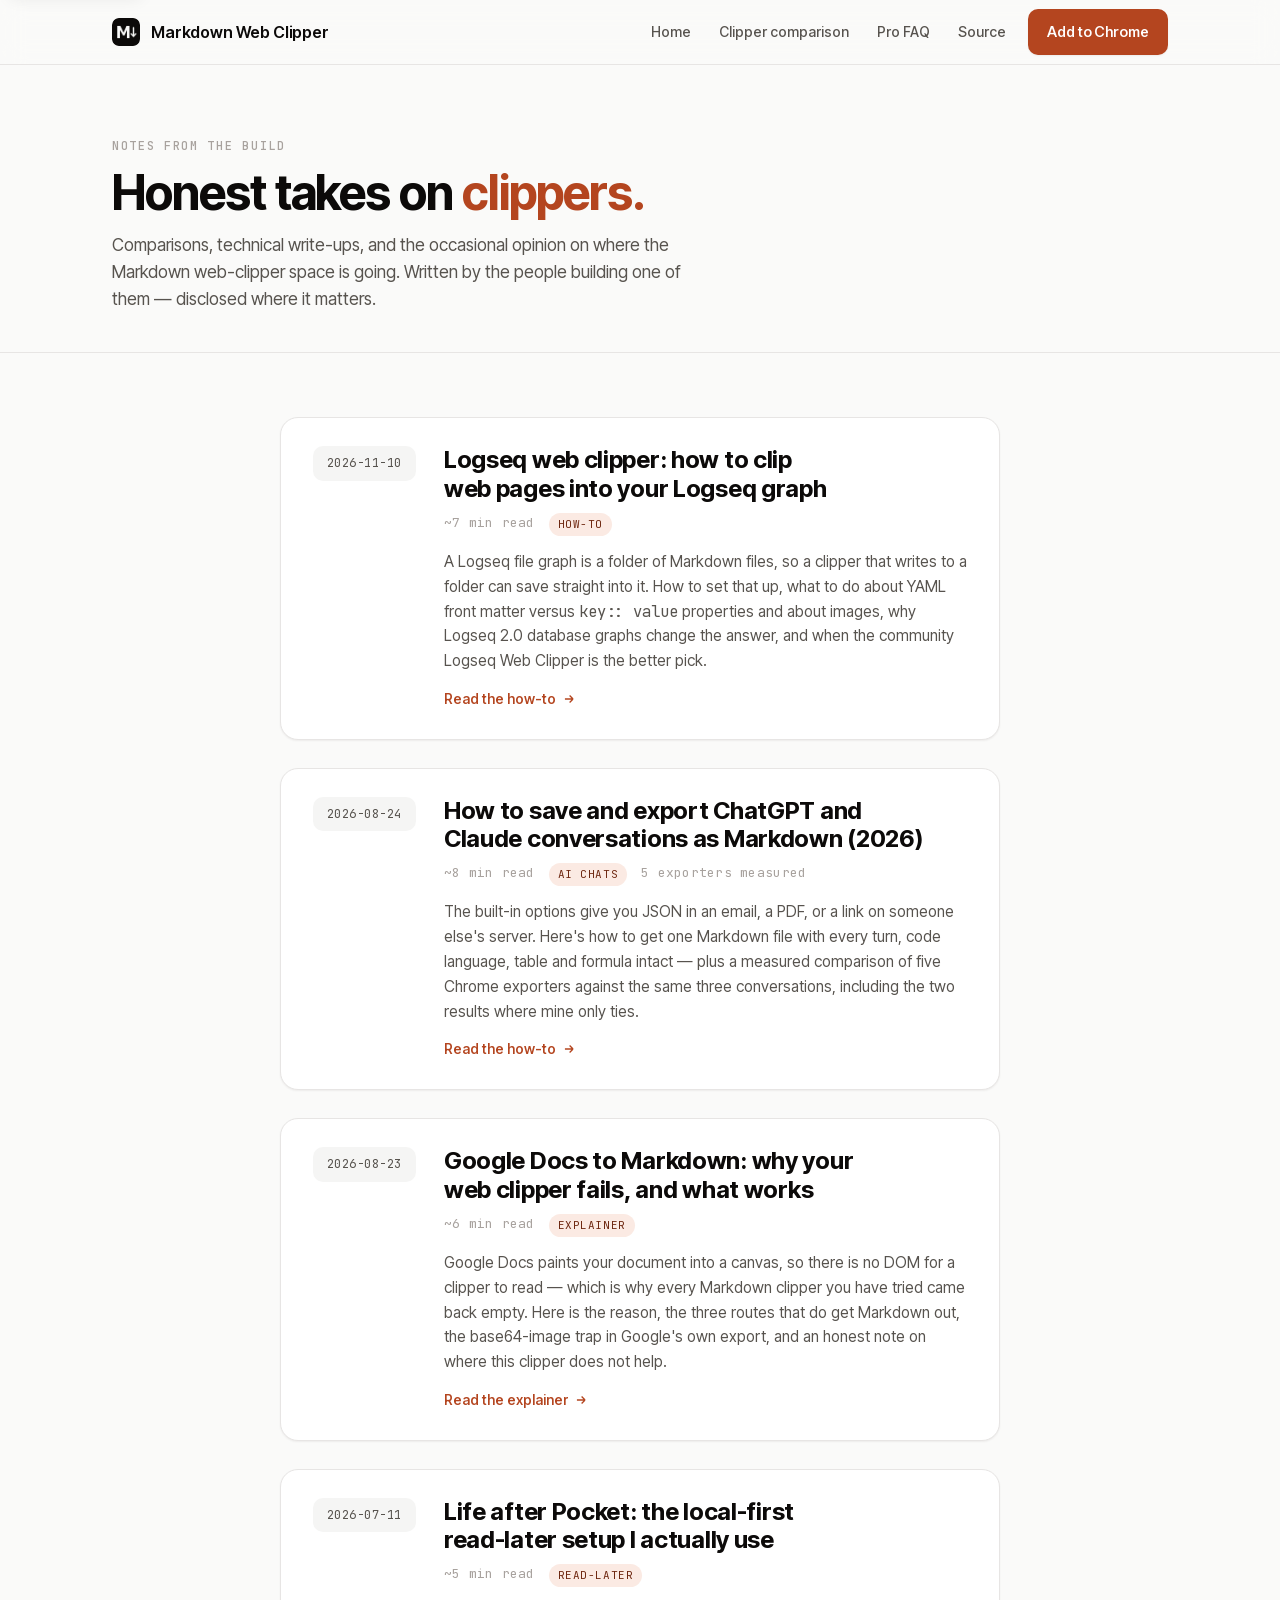
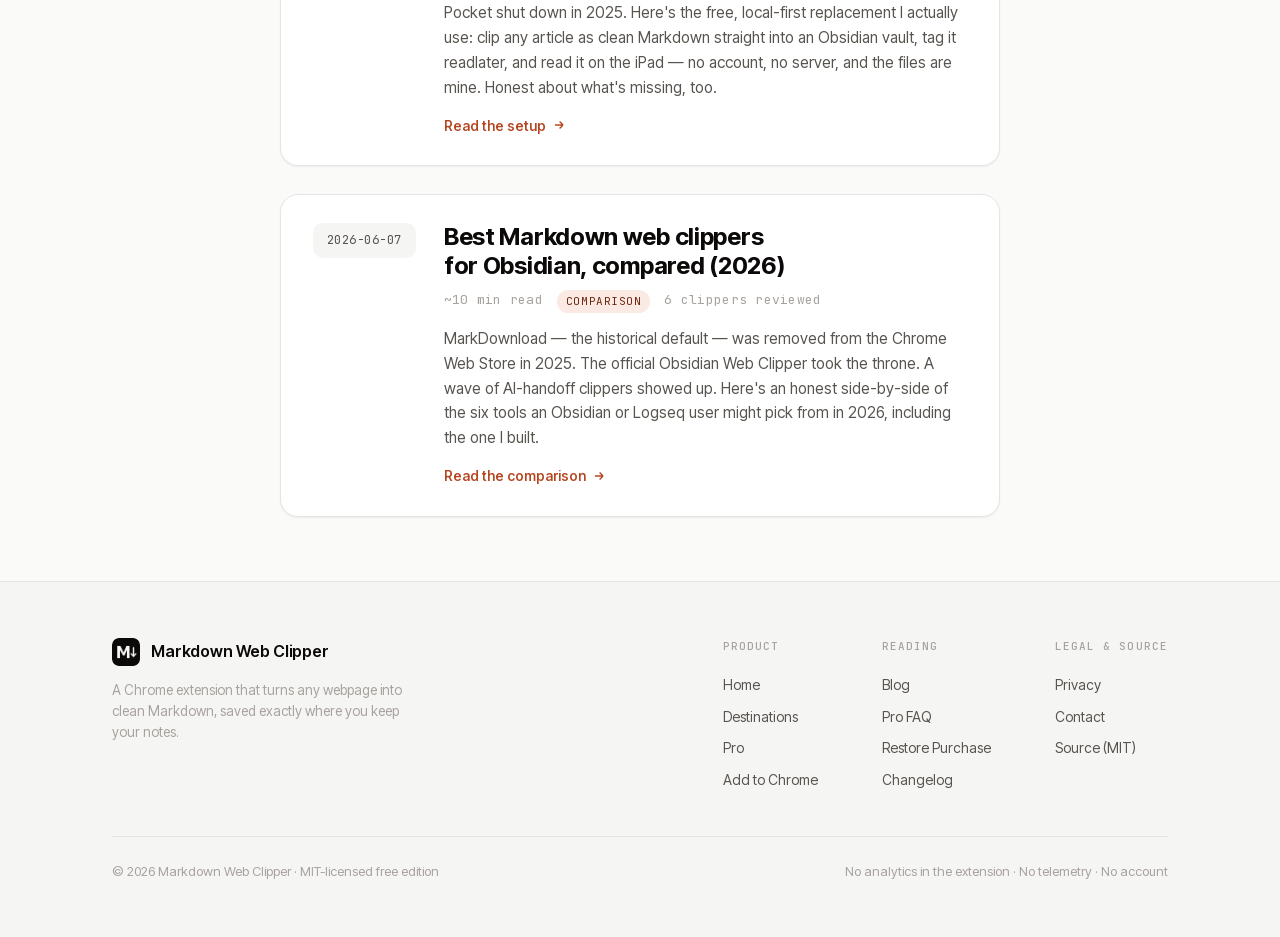
==== commit 726e99fa: "chore: sync landing from clipper@6430de9 Co-Authored-By: landing-sync[bot] <landing-sync@users.norep" ====
--- a/blog/index.html
+++ b/blog/index.html
@@ -38,7 +38,7 @@
   "url": "https://markdownwebclipper.com/blog/",
   "inLanguage": "en",
   "datePublished": "2026-06-07",
-  "dateModified": "2026-11-09"
+  "dateModified": "2026-11-10"
 }
 </script>
 </head>
@@ -73,6 +73,21 @@
   <section class="band" style="padding-block: 64px">
     <div class="wrap">
       <div class="blog-index">
+
+        <article class="blog-card">
+          <span class="date-pill">2026-11-10</span>
+          <div>
+            <h2><a href="/blog/logseq-web-clipper">Logseq web clipper: how to clip web pages into your Logseq graph</a></h2>
+            <p class="meta">
+              <span>~7 min read</span>
+              <span class="tag">How-to</span>
+            </p>
+            <p class="excerpt">A Logseq file graph is a folder of Markdown files, so a clipper that writes to a folder can save straight into it. How to set that up, what to do about YAML front matter versus <code>key:: value</code> properties and about images, why Logseq 2.0 database graphs change the answer, and when the community Logseq Web Clipper is the better pick.</p>
+            <a class="read-more" href="/blog/logseq-web-clipper">Read the how-to
+              <svg width="14" height="14" viewBox="0 0 24 24" fill="none" stroke="currentColor" stroke-width="2.2" aria-hidden="true"><path d="M5 12h14m0 0-6-6m6 6-6 6"/></svg>
+            </a>
+          </div>
+        </article>
 
         <article class="blog-card">
           <span class="date-pill">2026-08-24</span>
--- a/style.css
+++ b/style.css
@@ -1 +1 @@
-@font-face{font-family:Inter Tight;font-style:normal;font-weight:400 700;font-display:swap;src:url(/fonts/inter-tight-latin.woff2) format("woff2");unicode-range:U+0000-00FF,U+0131,U+0152-0153,U+02BB-02BC,U+02C6,U+02DA,U+02DC,U+0304,U+0308,U+0329,U+2000-206F,U+20AC,U+2122,U+2191,U+2193,U+2212,U+2215,U+FEFF,U+FFFD}@font-face{font-family:Inter Tight;font-style:normal;font-weight:400 700;font-display:swap;src:url(/fonts/inter-tight-latin-ext.woff2) format("woff2");unicode-range:U+0100-02AF,U+0304,U+0308,U+0329,U+1E00-1E9F,U+1EF2-1EFF,U+2020,U+20A0-20AB,U+20AD-20C0,U+2113,U+2C60-2C7F,U+A720-A7FF}@font-face{font-family:JetBrains Mono;font-style:normal;font-weight:400 600;font-display:swap;src:url(/fonts/jetbrains-mono-latin.woff2) format("woff2");unicode-range:U+0000-00FF,U+0131,U+0152-0153,U+02BB-02BC,U+02C6,U+02DA,U+02DC,U+0304,U+0308,U+0329,U+2000-206F,U+20AC,U+2122,U+2191,U+2193,U+2212,U+2215,U+FEFF,U+FFFD}@font-face{font-family:JetBrains Mono;font-style:normal;font-weight:400 600;font-display:swap;src:url(/fonts/jetbrains-mono-latin-ext.woff2) format("woff2");unicode-range:U+0100-02AF,U+0304,U+0308,U+0329,U+1E00-1E9F,U+1EF2-1EFF,U+2020,U+20A0-20AB,U+20AD-20C0,U+2113,U+2C60-2C7F,U+A720-A7FF}*,*:before,*:after{box-sizing:border-box}*{margin:0}html{-webkit-text-size-adjust:100%;scroll-behavior:smooth;scroll-padding-top:80px}body{font-family:var(--font-sans);font-weight:400;line-height:var(--lh-body);color:var(--fg);background:var(--bg);-webkit-font-smoothing:antialiased;text-rendering:optimizeLegibility;font-feature-settings:"cv11","ss01"}img,svg{display:block;max-width:100%}a{color:inherit;text-decoration:none}button{font:inherit;color:inherit;cursor:pointer;background:none;border:none}code,pre,.mono{font-family:var(--font-mono)}::selection{background:var(--accent-subtle);color:var(--accent-ink)}:focus-visible{outline:2px solid var(--accent);outline-offset:2px;border-radius:4px}.sr-only{position:absolute;width:1px;height:1px;padding:0;margin:-1px;overflow:hidden;clip:rect(0,0,0,0);white-space:nowrap;border:0}.skip-link{position:absolute;left:8px;top:-48px;z-index:1000;padding:10px 16px;background:var(--surface);color:var(--fg-strong);border:1px solid var(--border);border-radius:var(--r-sm);box-shadow:var(--shadow-md);font-size:14px;font-weight:550;transition:top .15s ease}.skip-link:focus{top:8px}.breadcrumb{display:block}.breadcrumb a{color:inherit;text-decoration:none}.breadcrumb a:hover{color:var(--accent)}.wrap{width:100%;max-width:var(--maxw);margin-inline:auto;padding-inline:32px}section.band{padding-block:var(--section-y)}.band+.band{border-top:1px solid var(--border)}:root[data-density=compact]{--section-y: 76px;--gap-block: 20px}:root[data-density=standard]{--section-y: 112px;--gap-block: 28px}:root[data-density=breathing]{--section-y: 160px;--gap-block: 40px}:root[data-accent="60"]{--accent: var(--accent-60)}:root[data-accent="100"]{--accent: var(--accent-100)}:root[data-accent="140"]{--accent: var(--accent-140)}.eyebrow{font-family:var(--font-mono);font-size:12px;letter-spacing:.14em;text-transform:uppercase;color:var(--fg-faint);font-weight:500;white-space:nowrap}.display{font-weight:700;line-height:var(--lh-display);letter-spacing:var(--tracking-display);color:var(--fg-strong);text-wrap:balance}h1.display{font-size:clamp(40px,5.4vw,68px)}h2.display{font-size:clamp(32px,3.8vw,46px)}h3.display{font-size:clamp(24px,2.4vw,30px)}.rust{color:var(--accent)}.lede{font-size:clamp(17px,1.35vw,19px);color:var(--fg-muted);max-width:46ch;text-wrap:pretty}.section-head{max-width:52ch;margin-bottom:48px}.section-head .lede{margin-top:16px}.site-header{position:sticky;top:0;z-index:40;background:color-mix(in srgb,var(--bg) 82%,transparent);backdrop-filter:saturate(140%) blur(12px);border-bottom:1px solid var(--border)}.site-header .wrap{display:flex;align-items:center;gap:28px;height:64px}.brand{display:flex;align-items:center;gap:11px;font-weight:600;color:var(--fg-strong);letter-spacing:-.01em;white-space:nowrap;flex:none}.brand img{width:28px;height:28px;border-radius:7px}.brand .wordmark{font-size:16px}.brand .tld{color:var(--fg-faint);font-weight:500}.nav{display:flex;align-items:center;gap:4px;margin-left:auto}.nav a:not(.btn){padding:8px 12px;border-radius:var(--r-sm);font-size:14px;color:var(--fg-muted);font-weight:500;transition:color .15s,background .15s}.nav a:not(.btn):hover{color:var(--fg-strong);background:var(--surface-2)}.nav .sep{width:1px;height:20px;background:var(--border);margin-inline:6px}.btn{display:inline-flex;align-items:center;justify-content:center;gap:9px;padding:11px 18px;border-radius:var(--r-md);font-size:14.5px;font-weight:550;letter-spacing:-.005em;transition:transform .12s ease,background .15s,border-color .15s,box-shadow .15s;border:1px solid transparent;white-space:nowrap}.btn:active{transform:translateY(1px)}.btn .kbd{font-family:var(--font-mono);font-size:12px;opacity:.8}.btn-primary{background:var(--accent);color:var(--on-accent);box-shadow:var(--shadow-sm)}.btn-primary:hover{background:color-mix(in oklch,var(--accent) 90%,black)}.btn-ghost{background:var(--surface);color:var(--fg-strong);border-color:var(--border-strong)}.btn-ghost:hover{background:var(--surface-2);border-color:var(--fg-faint)}.btn-quiet{color:var(--fg-muted);padding-inline:10px}.btn-quiet:hover{color:var(--fg-strong)}.btn-lg{padding:14px 24px;font-size:16px;border-radius:var(--r-lg)}.badge-pro{display:inline-flex;align-items:center;gap:5px;padding:3px 9px;background:var(--accent);color:var(--on-accent);border-radius:var(--r-pill);font-size:11.5px;font-weight:650;letter-spacing:.01em;white-space:nowrap}.badge-pro.outline{background:transparent;color:var(--accent);border:1px solid color-mix(in srgb,var(--accent) 45%,transparent)}.badge-free{display:inline-flex;align-items:center;gap:5px;padding:3px 9px;background:var(--surface-2);color:var(--fg-muted);border:1px solid var(--border);border-radius:var(--r-pill);font-size:11.5px;font-weight:600;white-space:nowrap}.chip{display:inline-flex;align-items:center;gap:6px;padding:5px 11px;background:var(--surface);border:1px solid var(--border);border-radius:var(--r-pill);font-size:13px;color:var(--fg-muted);font-weight:500}.chip .dot{width:6px;height:6px;border-radius:50%;background:var(--success)}.hero{padding-top:clamp(56px,7vw,96px);padding-bottom:var(--section-y)}.hero-eyebrow{display:inline-flex;align-items:center;gap:10px;margin-bottom:26px}.hero h1{margin-bottom:22px}.hero .lede{font-size:clamp(18px,1.5vw,21px);max-width:40ch}.hero-cta{display:flex;flex-wrap:wrap;align-items:center;gap:14px;margin-top:34px}.hero-meta{display:flex;flex-wrap:wrap;gap:18px;margin-top:26px;color:var(--fg-faint);font-size:13.5px}.hero-meta span{display:inline-flex;align-items:center;gap:7px}.hero[data-variant]{display:none}:root[data-hero=split] .hero[data-variant=split]{display:block}:root[data-hero=centered] .hero[data-variant=centered]{display:block}:root[data-hero=compare] .hero[data-variant=compare]{display:block}.hero-split .grid{display:grid;grid-template-columns:minmax(0,.92fr) minmax(0,1.08fr);gap:56px;align-items:center}.hero-stage{position:relative;min-height:470px;display:block}.hero-split .popup{position:relative;z-index:2;margin-left:auto}.hero-split .flow-arrow{display:none}.hero-split .md-card{position:absolute;left:0;top:56px;z-index:1;transform:scale(.86);transform-origin:top left;box-shadow:var(--shadow-lg)}.hero-centered{text-align:center}.hero-centered .lede{margin-inline:auto}.hero-centered .hero-eyebrow,.hero-centered .hero-cta,.hero-centered .hero-meta{justify-content:center}.hero-proof-wide{margin-top:56px}.hero-compare .grid{display:grid;grid-template-columns:minmax(0,.82fr) minmax(0,1.18fr);gap:56px;align-items:center}.popup{width:100%;max-width:380px;background:var(--surface);border:1px solid var(--border);border-radius:var(--r-2xl);box-shadow:var(--shadow-pop);overflow:hidden;flex:none}.popup-tabs{display:flex;gap:26px;padding:16px 20px 0;border-bottom:1px solid var(--border)}.popup-tab{padding-bottom:13px;font-size:14px;font-weight:550;color:var(--fg-faint);position:relative}.popup-tab.active{color:var(--fg-strong)}.popup-tab.active:after{content:"";position:absolute;left:0;right:0;bottom:-1px;height:2px;background:var(--accent);border-radius:2px}.popup-body{padding:16px 20px 18px}.popup-hint{font-size:12px;color:var(--fg-faint);margin-bottom:12px}.popup-input{width:100%;padding:11px 13px;border:1px solid var(--border-strong);border-radius:var(--r-md);font-size:14px;color:var(--fg-muted);background:var(--surface);margin-bottom:16px}.popup-fm{font-size:12.5px;color:var(--fg-muted);margin-bottom:14px;display:flex;align-items:center;gap:7px}.popup-fm .tri{color:var(--accent);font-size:9px}.seg{display:inline-flex;background:var(--surface-2);border-radius:var(--r-md);padding:3px;gap:2px}.seg button{padding:7px 13px;border-radius:var(--r-sm);font-size:13px;font-weight:550;color:var(--fg-muted)}.seg button.active{background:var(--fg-strong);color:var(--bg)}.popup-row{display:flex;align-items:center;gap:10px;margin-top:14px}.popup-row .spacer{flex:1}.icon-btn{width:36px;height:36px;display:inline-flex;align-items:center;justify-content:center;border:1px solid var(--border);border-radius:var(--r-md);color:var(--fg-muted);background:var(--surface);transition:border-color .15s,color .15s,background .15s;position:relative}.icon-btn:hover{color:var(--accent);border-color:color-mix(in srgb,var(--accent) 40%,var(--border))}.icon-btn .pro-dot{position:absolute;top:-4px;right:-4px;width:14px;height:14px;border-radius:50%;background:var(--accent);color:var(--on-accent);font-size:8px;font-weight:700;display:grid;place-items:center}.fmt-select{display:flex;align-items:center;gap:10px;padding:11px 13px;margin-top:6px;border:1px solid var(--border-strong);border-radius:var(--r-md);font-size:14px;color:var(--fg-strong);font-weight:550}.fmt-select .built-in{font-family:var(--font-mono);font-size:11px;font-weight:500;color:var(--fg-muted);background:var(--surface-2);padding:2px 7px;border-radius:var(--r-pill);white-space:nowrap}.fmt-select .caret{margin-left:auto;color:var(--fg-faint)}.popup-foot{display:flex;align-items:center;justify-content:space-between;margin-top:18px;padding-top:14px;border-top:1px solid var(--border);font-family:var(--font-mono);font-size:12px;color:var(--fg-faint);white-space:nowrap}.dest-row{display:flex;gap:8px;margin-top:14px}.md-card{background:var(--surface);border:1px solid var(--border);border-radius:var(--r-xl);box-shadow:var(--shadow-md);padding:22px 24px;max-width:360px}.md-card .md-h{font-family:var(--font-mono);font-size:15px;font-weight:600;color:var(--fg-strong);margin-bottom:14px}.md-card p,.md-card li{font-family:var(--font-mono);font-size:12.5px;line-height:1.7;color:var(--fg-muted)}.md-card .sub{font-weight:600;color:var(--fg-strong);margin-top:14px;margin-bottom:8px}.code-well{background:var(--code-bg);color:var(--code-fg);border-radius:var(--r-sm);padding:11px 13px;font-family:var(--font-mono);font-size:12px;margin:8px 0 14px;overflow-x:auto}.mini-table{width:100%;border-collapse:collapse;font-family:var(--font-mono);font-size:12px}.mini-table th,.mini-table td{border:1px solid var(--border);padding:6px 10px;text-align:left;color:var(--fg-muted)}.mini-table th{background:var(--surface-2);color:var(--fg-strong);font-weight:600}.mini-table td .ok{color:var(--success)}.macwin{width:100%;max-width:680px;margin-inline:auto;background:var(--surface);border:1px solid var(--border);border-radius:var(--r-xl);box-shadow:var(--shadow-lg);overflow:hidden;position:relative}.macwin-bar{display:flex;align-items:center;gap:14px;padding:13px 16px;border-bottom:1px solid var(--border);background:var(--surface-2)}.traffic{display:flex;gap:7px}.traffic i{width:11px;height:11px;border-radius:50%;display:block}.traffic i:nth-child(1){background:#ec6a5e}.traffic i:nth-child(2){background:#f4bf4f}.traffic i:nth-child(3){background:#61c454}.macwin-title{font-family:var(--font-mono);font-size:12.5px;color:var(--fg-muted)}.macwin-body{padding:20px 24px;font-family:var(--font-mono);font-size:13px;line-height:1.7}.macwin-body .hr{color:var(--fg-faint)}.macwin-body .k{color:var(--syn-key)}.macwin-body .v{color:var(--syn-val)}.macwin-body .h,.macwin-body .b{color:var(--fg-strong);font-weight:600}.macwin-body p{color:var(--fg-muted)}.toast{position:absolute;right:20px;bottom:20px;display:inline-flex;align-items:center;gap:9px;background:var(--fg-strong);color:var(--bg);padding:11px 16px;border-radius:var(--r-md);font-size:13.5px;font-weight:550;box-shadow:var(--shadow-lg)}.toast .check{width:18px;height:18px;border-radius:50%;background:var(--success);color:#fff;display:grid;place-items:center;font-size:11px}.why-grid{display:grid;grid-template-columns:repeat(3,1fr);gap:1px;background:var(--border);border:1px solid var(--border);border-radius:var(--r-xl);overflow:hidden}.why-cell{background:var(--bg);padding:30px 28px}.why-cell .n{font-family:var(--font-mono);font-size:12px;color:var(--accent);font-weight:600}.why-cell h3{font-size:18px;font-weight:600;color:var(--fg-strong);margin:14px 0 9px;letter-spacing:-.01em}.why-cell p{font-size:14.5px;color:var(--fg-muted)}.why-cell code{font-size:12.5px;background:var(--surface-2);border:1px solid var(--border);padding:1px 6px;border-radius:var(--r-xs);color:var(--fg-strong)}.matrix-wrap{border:1px solid var(--border);border-radius:var(--r-xl);overflow:hidden;box-shadow:var(--shadow-sm)}.matrix{width:100%;border-collapse:collapse}.matrix th,.matrix td{text-align:left;padding:18px 22px;border-bottom:1px solid var(--border);vertical-align:top}.matrix thead th{background:var(--surface-2);font-size:12px;font-family:var(--font-mono);text-transform:uppercase;letter-spacing:.1em;color:var(--fg-faint);font-weight:500;padding-block:14px}.matrix tbody tr:last-child td{border-bottom:none}.matrix tbody tr{background:var(--surface);transition:background .12s}.matrix tbody tr:hover{background:color-mix(in srgb,var(--surface-2) 60%,var(--surface))}.matrix .dest{display:flex;align-items:center;gap:12px}.matrix .dest .di{width:34px;height:34px;border-radius:var(--r-md);background:var(--surface-2);border:1px solid var(--border);display:grid;place-items:center;color:var(--fg-strong);flex:none}.matrix .dest .name{font-weight:600;color:var(--fg-strong);font-size:15px;white-space:nowrap}.matrix .dest .sub{font-size:12.5px;color:var(--fg-faint)}.matrix td .yes{color:var(--success);font-weight:600;display:inline-flex;align-items:center;gap:6px;font-size:13.5px}.matrix td .partial{color:var(--fg-muted);font-size:13.5px;display:inline-flex;gap:6px;align-items:center}.matrix td.best{color:var(--fg-muted);font-size:14px;max-width:30ch}.matrix td.best b{color:var(--fg-strong);font-weight:600}.matrix .tag-pro{margin-left:8px}.matrix-note{margin-top:16px;font-size:13.5px;color:var(--fg-faint);display:flex;align-items:center;gap:8px}.ba-head{display:flex;align-items:flex-end;justify-content:space-between;gap:24px;flex-wrap:wrap;margin-bottom:32px}.ba-toggle{display:inline-flex;background:var(--surface-2);border:1px solid var(--border);border-radius:var(--r-md);padding:3px}.ba-toggle button{padding:8px 16px;border-radius:var(--r-sm);font-size:13.5px;font-weight:550;color:var(--fg-muted)}.ba-toggle button.active{background:var(--surface);color:var(--fg-strong);box-shadow:var(--shadow-sm)}.ba-grid{display:grid;grid-template-columns:1fr 1fr;gap:24px}.ba-card{border:1px solid var(--border);border-radius:var(--r-xl);overflow:hidden;background:var(--surface);box-shadow:var(--shadow-md)}.ba-card .cap{padding:12px 18px;font-family:var(--font-mono);font-size:11px;letter-spacing:.1em;text-transform:uppercase;color:var(--fg-faint);border-bottom:1px solid var(--border);background:var(--surface-2);display:flex;align-items:center;justify-content:space-between}.ba-card .cap.bad{color:var(--accent-ink)}.ba-card .cap.good{color:var(--success)}.ba-body{padding:22px 24px;min-height:300px}.ba-render .md-h{font-size:17px;font-weight:600;color:var(--fg-strong);margin-bottom:12px}.ba-render p{font-size:14px;color:var(--fg-muted);margin-bottom:12px}.ba-render pre{background:var(--surface-2);border:1px solid var(--border);border-radius:var(--r-sm);padding:12px 14px;font-size:12.5px;color:var(--fg-strong);overflow-x:auto;margin-bottom:14px}.ba-render table{width:100%;border-collapse:collapse;font-size:13px}.ba-render th,.ba-render td{border:1px solid var(--border);padding:7px 11px;text-align:left}.ba-render th{background:var(--surface-2);font-weight:600;color:var(--fg-strong)}.ba-render td{color:var(--fg-muted)}.ba-render .ok{color:var(--success)}.ba-broken{font-family:var(--font-mono);font-size:12.5px;color:var(--fg-muted);line-height:1.7;white-space:pre-wrap}.ba-broken .lost{color:var(--accent-ink);background:var(--accent-subtle);padding:0 3px;border-radius:3px}.ba-broken .strip{color:var(--fg-faint);text-decoration:line-through}.ba-source{font-family:var(--font-mono);font-size:12.5px;line-height:1.75;white-space:pre-wrap;color:var(--fg-muted)}.ba-source .h{color:var(--fg-strong);font-weight:600}.ba-source .fence{color:var(--accent)}.ba-source .pipe{color:var(--fg-faint)}[data-ba=rendered] .ba-show-source,[data-ba=source] .ba-show-rendered{display:none}.pro-band{background:var(--surface-2)}:root[data-pro=subtle] .pro-band{background:var(--bg)}:root[data-pro=prominent] .pro-band{background:var(--accent-subtle)}.pro-card{display:grid;grid-template-columns:1.1fr 1fr;gap:48px;align-items:center;border:1px solid var(--border);border-radius:var(--r-2xl);background:var(--surface);padding:44px;box-shadow:var(--shadow-md)}:root[data-pro=prominent] .pro-card{border-color:color-mix(in srgb,var(--accent) 35%,var(--border));box-shadow:var(--shadow-lg)}:root[data-pro=subtle] .pro-card{box-shadow:var(--shadow-sm)}.pro-card .head{display:flex;align-items:center;gap:12px;margin-bottom:20px}.pro-card h2{font-size:clamp(26px,2.6vw,34px)}.pro-feats{list-style:none;padding:0;margin:22px 0 0;display:grid;gap:14px}.pro-feats li{display:flex;gap:12px;align-items:flex-start;font-size:15px;color:var(--fg-muted)}.pro-feats li b{color:var(--fg-strong);font-weight:600}.pro-feats .tick{color:var(--accent);flex:none;margin-top:2px}.price-box{border:1px solid var(--border);border-radius:var(--r-xl);padding:28px;background:var(--bg);text-align:center}:root[data-pro=prominent] .price-box{border-color:color-mix(in srgb,var(--accent) 30%,var(--border));background:var(--surface)}.price-box .now{font-size:48px;font-weight:700;color:var(--fg-strong);letter-spacing:-.02em;line-height:1}.price-box .was{font-size:18px;color:var(--fg-faint);text-decoration:line-through;margin-left:8px}.price-box .once{font-size:13.5px;color:var(--fg-muted);margin-top:10px}.price-box .promo{display:inline-flex;margin-top:16px}.price-box .btn{width:100%;margin-top:22px}.price-box .fine{font-size:12.5px;color:var(--fg-faint);margin-top:14px;line-height:1.5}.pro-tip{margin-top:18px;font-size:13.5px;color:var(--fg-muted);font-style:italic}.cred-grid{display:grid;grid-template-columns:repeat(3,1fr);gap:20px}.cred-card{border:1px solid var(--border);border-radius:var(--r-xl);padding:28px;background:var(--surface)}.cred-card .ic{width:40px;height:40px;border-radius:var(--r-md);background:var(--surface-2);border:1px solid var(--border);display:grid;place-items:center;color:var(--fg-strong);margin-bottom:18px}.cred-card h3{font-size:17px;font-weight:600;color:var(--fg-strong);margin-bottom:9px;letter-spacing:-.01em}.cred-card p{font-size:14.5px;color:var(--fg-muted)}.cred-card a.inline{color:var(--accent);font-weight:550;border-bottom:1px solid color-mix(in srgb,var(--accent) 40%,transparent)}.cred-card .repo{margin-top:16px;display:inline-flex;align-items:center;gap:9px;font-family:var(--font-mono);font-size:12.5px;color:var(--fg-muted);border:1px solid var(--border);border-radius:var(--r-md);padding:8px 12px}.tbd{border:1px dashed var(--border-strong);border-radius:var(--r-xl);padding:40px;text-align:center;color:var(--fg-faint);background:color-mix(in srgb,var(--surface-2) 40%,var(--bg))}.tbd .eyebrow{margin-bottom:10px}.tbd p{font-size:15px;max-width:46ch;margin-inline:auto}.site-footer{border-top:1px solid var(--border);padding-block:56px;background:var(--surface-2)}.footer-grid{display:flex;align-items:flex-start;justify-content:space-between;gap:40px;flex-wrap:wrap}.footer-brand{max-width:30ch}.footer-brand .brand{margin-bottom:14px}.footer-brand p{font-size:13.5px;color:var(--fg-faint)}.footer-cols{display:flex;gap:64px;flex-wrap:wrap}.footer-col h2{font-family:var(--font-mono);font-size:11px;text-transform:uppercase;letter-spacing:.1em;color:var(--fg-faint);margin-bottom:14px;font-weight:500}.footer-col a{display:block;font-size:14px;color:var(--fg-muted);padding:5px 0;transition:color .12s}.footer-col a:hover{color:var(--accent)}.footer-legal{margin-top:40px;padding-top:24px;border-top:1px solid var(--border);display:flex;justify-content:space-between;gap:16px;flex-wrap:wrap;font-size:13px;color:var(--fg-faint)}.page-hero{padding-top:72px;padding-bottom:40px;border-bottom:1px solid var(--border)}.page-hero h1{font-size:clamp(34px,4vw,48px)}.page-hero .meta{margin-top:14px;font-size:14px;color:var(--fg-faint);font-family:var(--font-mono)}.prose{max-width:var(--maxw-prose);margin-inline:auto;padding-block:56px}.prose h2{font-size:24px;font-weight:650;color:var(--fg-strong);margin:44px 0 14px;letter-spacing:-.01em}.prose h2:first-child{margin-top:0}.prose h3{font-size:18px;font-weight:600;color:var(--fg-strong);margin:28px 0 10px}.prose p,.prose li{font-size:16px;color:var(--fg-muted);line-height:1.7}.prose p{margin-bottom:16px}.prose ul,.prose ol{margin:0 0 16px;padding-left:22px}.prose li{margin-bottom:8px}.prose a{color:var(--accent);border-bottom:1px solid color-mix(in srgb,var(--accent) 35%,transparent)}.prose code{font-family:var(--font-mono);font-size:14px;background:var(--surface-2);border:1px solid var(--border);padding:1px 6px;border-radius:var(--r-xs);color:var(--fg-strong)}.prose strong{color:var(--fg-strong);font-weight:600}.prose .callout{border:1px solid var(--border);border-left:3px solid var(--accent);background:var(--accent-subtle);border-radius:var(--r-md);padding:16px 20px;margin:24px 0}.prose .callout p{color:var(--accent-ink);margin:0;font-size:14.5px}.toc{position:sticky;top:88px;font-size:13.5px}.toc h2{font-family:var(--font-mono);font-size:11px;text-transform:uppercase;letter-spacing:.1em;color:var(--fg-faint);margin-bottom:12px}.toc a{display:block;padding:5px 0;color:var(--fg-muted)}.toc a:hover{color:var(--accent)}.prose-layout{display:grid;grid-template-columns:200px minmax(0,1fr);gap:56px;max-width:980px;margin-inline:auto;padding-block:56px;align-items:start}.prose-layout .prose{padding-block:0;margin:0}.faq-item{border-bottom:1px solid var(--border);padding:22px 0}.faq-item:first-child{padding-top:0}.faq-item h3{font-size:18px;font-weight:600;color:var(--fg-strong);margin-bottom:10px;letter-spacing:-.01em}.faq-item p{font-size:15.5px;color:var(--fg-muted);line-height:1.65;margin-bottom:10px}.faq-item p:last-child{margin-bottom:0}.restore-screen{min-height:calc(100vh - 64px);display:grid;place-items:center;padding:48px 24px}.restore-card{width:100%;max-width:480px;background:var(--surface);border:1px solid var(--border);border-radius:var(--r-2xl);box-shadow:var(--shadow-lg);padding:40px;text-align:center}.restore-card .mark{width:44px;height:44px;border-radius:11px;margin:0 auto 20px}.restore-card h1{font-size:26px;font-weight:700;color:var(--fg-strong);letter-spacing:-.015em;margin-bottom:10px}.restore-card p{font-size:15px;color:var(--fg-muted);margin-bottom:22px}.restore-card .field{text-align:left;margin-bottom:16px}.restore-card label{display:block;font-size:13px;font-weight:550;color:var(--fg-strong);margin-bottom:7px}.restore-card input[type=email],.restore-card input[type=text]{width:100%;padding:12px 14px;border:1px solid var(--border-strong);border-radius:var(--r-md);font-size:15px;background:var(--surface);color:var(--fg)}.restore-card .btn{width:100%}.restore-card .status{margin-top:18px;font-size:13.5px;min-height:20px}.restore-card .status.ok{color:var(--success)}.restore-card .status.err{color:var(--accent)}.restore-card .help{margin-top:22px;font-size:13px;color:var(--fg-faint)}.restore-card .help a{color:var(--accent)}.demo-slot{aspect-ratio:720 / 405;width:100%;max-width:720px;border:1px dashed var(--border-strong);border-radius:var(--r-xl);background:repeating-linear-gradient(135deg,var(--surface-2) 0 14px,var(--bg) 14px 28px);display:grid;place-items:center;text-align:center;color:var(--fg-faint)}.demo-slot .label{font-family:var(--font-mono);font-size:12.5px}.demo-slot .dim{font-size:11px;margin-top:6px}.tweaks{position:fixed;top:14px;right:14px;z-index:90;width:248px;background:var(--surface);border:1px solid var(--border-strong);border-radius:var(--r-lg);box-shadow:var(--shadow-lg);font-size:13px;overflow:hidden}.tweaks-head{display:flex;align-items:center;gap:8px;padding:11px 13px;border-bottom:1px solid var(--border);cursor:pointer;user-select:none}.tweaks-head .t{font-weight:600;color:var(--fg-strong);font-size:12.5px;letter-spacing:-.01em}.tweaks-head .badge-free{margin-left:auto;font-size:10px;padding:2px 7px}.tweaks-head .chev{color:var(--fg-faint);transition:transform .2s}.tweaks.collapsed .tweaks-body{display:none}.tweaks.collapsed .chev{transform:rotate(-90deg)}.tweaks-body{padding:6px 13px 13px;max-height:80vh;overflow-y:auto}.tw-row{padding:10px 0;border-bottom:1px solid var(--border)}.tw-row:last-child{border-bottom:none}.tw-row>label{display:block;font-size:11px;text-transform:uppercase;letter-spacing:.07em;color:var(--fg-faint);font-family:var(--font-mono);margin-bottom:8px}.tw-seg{display:flex;background:var(--surface-2);border-radius:var(--r-sm);padding:2px;gap:2px}.tw-seg button{flex:1;padding:6px 4px;border-radius:6px;font-size:12px;font-weight:550;color:var(--fg-muted);transition:background .12s,color .12s}.tw-seg button.active{background:var(--surface);color:var(--fg-strong);box-shadow:var(--shadow-sm)}.tw-seg button.active.rust{color:var(--accent)}.blog-index{display:grid;gap:28px;max-width:var(--maxw-prose);margin-inline:auto}.blog-card{display:grid;grid-template-columns:auto 1fr;gap:28px;padding:28px 32px;background:var(--surface);border:1px solid var(--border);border-radius:var(--r-xl);box-shadow:var(--shadow-sm);transition:border-color .15s,box-shadow .15s,transform .12s}.blog-card:hover{border-color:var(--border-strong);box-shadow:var(--shadow-md);transform:translateY(-1px)}.blog-card .date-pill{font-family:var(--font-mono);font-size:12px;letter-spacing:.04em;background:var(--surface-2);color:var(--fg-muted);padding:8px 14px;border-radius:var(--r-md);align-self:start;white-space:nowrap}.blog-card h2{font-size:24px;font-weight:700;color:var(--fg-strong);letter-spacing:-.012em;line-height:1.18;margin-bottom:10px;text-wrap:balance}.blog-card h2 a:hover{color:var(--accent)}.blog-card .meta{display:flex;flex-wrap:wrap;gap:14px;font-size:13px;color:var(--fg-faint);font-family:var(--font-mono);margin-bottom:14px;letter-spacing:.02em}.blog-card .meta .tag{background:var(--accent-subtle);color:var(--accent-ink);padding:3px 9px;border-radius:var(--r-pill);font-size:11px;letter-spacing:.05em;text-transform:uppercase}.blog-card .excerpt{font-size:15.5px;color:var(--fg-muted);line-height:1.6;text-wrap:pretty}.blog-card .read-more{display:inline-flex;align-items:center;gap:6px;font-size:14px;font-weight:550;color:var(--accent);margin-top:14px}.article-meta{display:flex;flex-wrap:wrap;gap:18px;margin-top:24px;font-size:13.5px;color:var(--fg-faint);font-family:var(--font-mono)}.article-meta .dot{color:var(--fg-faint);opacity:.5}.article-meta .tag{background:var(--accent-subtle);color:var(--accent-ink);padding:3px 10px;border-radius:var(--r-pill);font-size:11px;letter-spacing:.05em;text-transform:uppercase}.prose .callout.disclosure{background:var(--surface-2);border-color:var(--border-strong)}.prose .callout.disclosure:before{content:"Disclosure";display:block;font-family:var(--font-mono);font-size:11px;letter-spacing:.12em;text-transform:uppercase;color:var(--fg-faint);margin-bottom:8px}.compare-table{width:100%;border-collapse:collapse;font-size:14.5px;margin:24px 0;border:1px solid var(--border);border-radius:var(--r-lg);overflow:hidden}.compare-table th,.compare-table td{padding:14px 16px;text-align:left;border-bottom:1px solid var(--border);vertical-align:top}.compare-table thead th{background:var(--surface-2);color:var(--fg-strong);font-weight:600;font-size:13px;letter-spacing:.02em}.compare-table tbody tr:last-child td{border-bottom:none}.compare-table tbody tr.us{background:color-mix(in srgb,var(--accent-subtle) 50%,transparent)}.compare-table tbody tr.us td:first-child{font-weight:700;color:var(--accent-ink)}.compare-table td .good{color:var(--success);font-weight:600}.compare-table td .bad{color:var(--fg-faint)}.compare-table td .partial{color:var(--accent-ink)}@media(max-width:960px){.hero-split .grid,.hero-compare .grid,.pro-card{grid-template-columns:1fr;gap:36px}.hero-stage{min-height:auto;display:flex;flex-direction:column;align-items:center;gap:24px}.hero-stage .flow-arrow{transform:rotate(90deg)}.hero-split .popup{margin-left:0}.hero-split .md-card{position:static;transform:none;max-width:380px;width:100%}.why-grid,.cred-grid{grid-template-columns:1fr 1fr}.prose-layout{grid-template-columns:1fr;gap:24px}.toc{position:static;display:none}.blog-card{grid-template-columns:1fr;gap:14px;padding:24px 22px}.blog-card .date-pill{justify-self:start}}@media(max-width:680px){.wrap{padding-inline:22px}.site-header .wrap{gap:14px}.brand .wordmark{display:none}.popup,.hero-split .md-card{max-width:100%}.why-grid,.cred-grid,.ba-grid{grid-template-columns:1fr}.ba-body{min-height:auto;padding:16px 18px;overflow-x:auto}.nav .hide-sm,.matrix thead{display:none}.matrix,.matrix tbody,.matrix tr,.matrix td{display:block;width:100%}.matrix tr{border-bottom:1px solid var(--border);padding:8px 0}.matrix td{border:none;padding:6px 18px}.matrix td.best{max-width:none}.matrix .dest .name{white-space:normal}.matrix td:nth-child(2):before{content:"Works offline: ";font-family:var(--font-mono);font-size:11px;text-transform:uppercase;letter-spacing:.1em;color:var(--fg-faint);display:block;margin-bottom:4px}.matrix td:nth-child(3):before{content:"Best for: ";font-family:var(--font-mono);font-size:11px;text-transform:uppercase;letter-spacing:.1em;color:var(--fg-faint);display:block;margin-bottom:4px}.compare-table thead{display:none}.compare-table,.compare-table tbody,.compare-table tr,.compare-table td{display:block;width:100%}.compare-table tr{border-bottom:1px solid var(--border);padding:14px 18px;background:var(--surface)}.compare-table tr.us{background:var(--accent-subtle)}.compare-table td{border:none;padding:6px 0}.compare-table td:first-child{font-weight:700;color:var(--fg-strong);font-size:15.5px;margin-bottom:8px}.compare-table td:not(:first-child):before{content:attr(data-label) ": ";font-family:var(--font-mono);font-size:11px;text-transform:uppercase;letter-spacing:.1em;color:var(--fg-faint);display:block;margin-bottom:4px}.pro-card{padding:28px;gap:28px}.price-box{padding:22px 18px}.price-box .now{font-size:40px}.footer-cols{gap:32px;width:100%}.footer-legal{flex-direction:column;text-align:center;gap:6px}.tweaks{display:none}}@media(max-width:480px){section.band{padding-block:64px}h1.display{font-size:clamp(28px,8vw,40px)}h2.display{font-size:clamp(24px,6vw,32px)}.hero-copy,.hero-stage{min-width:0;overflow-wrap:break-word}.hero-eyebrow{flex-wrap:wrap}.eyebrow{white-space:normal}.hero-cta{flex-direction:column;align-items:stretch}.hero-cta .btn{justify-content:center}.section-head{margin-bottom:32px}.why-cell{padding:22px 20px}.cred-card{padding:22px}.blog-card{padding:22px 18px}.blog-card h2{font-size:21px}.article-meta{gap:10px}}.reduced-motion-note,.reduced-motion-play{display:none}@media(prefers-reduced-motion:reduce){html{scroll-behavior:auto}*{animation:none!important;transition:none!important}.reduced-motion-note{display:block}.reduced-motion-play{display:inline-flex}}.cmp-case{margin-top:48px}.cmp-matrix{width:100%;border-collapse:collapse;margin:16px 0;font-size:14px}.cmp-matrix th,.cmp-matrix td{border:1px solid var(--border);padding:6px 10px;text-align:left;vertical-align:top}.cmp-matrix thead th{background:var(--surface-2)}.cmp-ok{color:#1a7f37;font-weight:600}.cmp-bad{color:var(--accent);font-weight:600}.cmp-na{color:var(--fg-muted)}.cmp-grid{display:grid;grid-template-columns:repeat(3,minmax(0,1fr));gap:12px;margin:12px 0}.cmp-panel{margin:0;min-width:0}.cmp-panel figcaption{font-size:13px;color:var(--fg-muted);margin-bottom:6px}.cmp-panel pre{margin:0;max-height:380px;overflow:auto;font-size:12px;line-height:1.45}.cmp-verdict{margin-top:12px}@media(max-width:900px){.cmp-grid{grid-template-columns:1fr}}
+@font-face{font-family:Inter Tight;font-style:normal;font-weight:400 700;font-display:swap;src:url(/fonts/inter-tight-latin.woff2) format("woff2");unicode-range:U+0000-00FF,U+0131,U+0152-0153,U+02BB-02BC,U+02C6,U+02DA,U+02DC,U+0304,U+0308,U+0329,U+2000-206F,U+20AC,U+2122,U+2191,U+2193,U+2212,U+2215,U+FEFF,U+FFFD}@font-face{font-family:Inter Tight;font-style:normal;font-weight:400 700;font-display:swap;src:url(/fonts/inter-tight-latin-ext.woff2) format("woff2");unicode-range:U+0100-02AF,U+0304,U+0308,U+0329,U+1E00-1E9F,U+1EF2-1EFF,U+2020,U+20A0-20AB,U+20AD-20C0,U+2113,U+2C60-2C7F,U+A720-A7FF}@font-face{font-family:JetBrains Mono;font-style:normal;font-weight:400 600;font-display:swap;src:url(/fonts/jetbrains-mono-latin.woff2) format("woff2");unicode-range:U+0000-00FF,U+0131,U+0152-0153,U+02BB-02BC,U+02C6,U+02DA,U+02DC,U+0304,U+0308,U+0329,U+2000-206F,U+20AC,U+2122,U+2191,U+2193,U+2212,U+2215,U+FEFF,U+FFFD}@font-face{font-family:JetBrains Mono;font-style:normal;font-weight:400 600;font-display:swap;src:url(/fonts/jetbrains-mono-latin-ext.woff2) format("woff2");unicode-range:U+0100-02AF,U+0304,U+0308,U+0329,U+1E00-1E9F,U+1EF2-1EFF,U+2020,U+20A0-20AB,U+20AD-20C0,U+2113,U+2C60-2C7F,U+A720-A7FF}*,*:before,*:after{box-sizing:border-box}*{margin:0}html{-webkit-text-size-adjust:100%;scroll-behavior:smooth;scroll-padding-top:80px}body{font-family:var(--font-sans);font-weight:400;line-height:var(--lh-body);color:var(--fg);background:var(--bg);-webkit-font-smoothing:antialiased;text-rendering:optimizeLegibility;font-feature-settings:"cv11","ss01"}img,svg{display:block;max-width:100%}a{color:inherit;text-decoration:none}button{font:inherit;color:inherit;cursor:pointer;background:none;border:none}code,pre,.mono{font-family:var(--font-mono)}::selection{background:var(--accent-subtle);color:var(--accent-ink)}:focus-visible{outline:2px solid var(--accent);outline-offset:2px;border-radius:4px}.sr-only{position:absolute;width:1px;height:1px;padding:0;margin:-1px;overflow:hidden;clip:rect(0,0,0,0);white-space:nowrap;border:0}.skip-link{position:absolute;left:8px;top:-48px;z-index:1000;padding:10px 16px;background:var(--surface);color:var(--fg-strong);border:1px solid var(--border);border-radius:var(--r-sm);box-shadow:var(--shadow-md);font-size:14px;font-weight:550;transition:top .15s ease}.skip-link:focus{top:8px}.breadcrumb{display:block}.breadcrumb a{color:inherit;text-decoration:none}.breadcrumb a:hover{color:var(--accent)}.wrap{width:100%;max-width:var(--maxw);margin-inline:auto;padding-inline:32px}section.band{padding-block:var(--section-y)}.band+.band{border-top:1px solid var(--border)}:root[data-density=compact]{--section-y: 76px;--gap-block: 20px}:root[data-density=standard]{--section-y: 112px;--gap-block: 28px}:root[data-density=breathing]{--section-y: 160px;--gap-block: 40px}:root[data-accent="60"]{--accent: var(--accent-60)}:root[data-accent="100"]{--accent: var(--accent-100)}:root[data-accent="140"]{--accent: var(--accent-140)}.eyebrow{font-family:var(--font-mono);font-size:12px;letter-spacing:.14em;text-transform:uppercase;color:var(--fg-faint);font-weight:500;white-space:nowrap}.display{font-weight:700;line-height:var(--lh-display);letter-spacing:var(--tracking-display);color:var(--fg-strong);text-wrap:balance}h1.display{font-size:clamp(40px,5.4vw,68px)}h2.display{font-size:clamp(32px,3.8vw,46px)}h3.display{font-size:clamp(24px,2.4vw,30px)}.rust{color:var(--accent)}.lede{font-size:clamp(17px,1.35vw,19px);color:var(--fg-muted);max-width:46ch;text-wrap:pretty}.section-head{max-width:52ch;margin-bottom:48px}.section-head .lede{margin-top:16px}.site-header{position:sticky;top:0;z-index:40;background:color-mix(in srgb,var(--bg) 82%,transparent);backdrop-filter:saturate(140%) blur(12px);border-bottom:1px solid var(--border)}.site-header .wrap{display:flex;align-items:center;gap:28px;height:64px}.brand{display:flex;align-items:center;gap:11px;font-weight:600;color:var(--fg-strong);letter-spacing:-.01em;white-space:nowrap;flex:none}.brand img{width:28px;height:28px;border-radius:7px}.brand .wordmark{font-size:16px}.brand .tld{color:var(--fg-faint);font-weight:500}.nav{display:flex;align-items:center;gap:4px;margin-left:auto}.nav a:not(.btn){padding:8px 12px;border-radius:var(--r-sm);font-size:14px;color:var(--fg-muted);font-weight:500;transition:color .15s,background .15s}.nav a:not(.btn):hover{color:var(--fg-strong);background:var(--surface-2)}.nav .sep{width:1px;height:20px;background:var(--border);margin-inline:6px}.btn{display:inline-flex;align-items:center;justify-content:center;gap:9px;padding:11px 18px;border-radius:var(--r-md);font-size:14.5px;font-weight:550;letter-spacing:-.005em;transition:transform .12s ease,background .15s,border-color .15s,box-shadow .15s;border:1px solid transparent;white-space:nowrap}.btn:active{transform:translateY(1px)}.btn .kbd{font-family:var(--font-mono);font-size:12px;opacity:.8}.btn-primary{background:var(--accent);color:var(--on-accent);box-shadow:var(--shadow-sm)}.btn-primary:hover{background:color-mix(in oklch,var(--accent) 90%,black)}.btn-ghost{background:var(--surface);color:var(--fg-strong);border-color:var(--border-strong)}.btn-ghost:hover{background:var(--surface-2);border-color:var(--fg-faint)}.btn-quiet{color:var(--fg-muted);padding-inline:10px}.btn-quiet:hover{color:var(--fg-strong)}.btn-lg{padding:14px 24px;font-size:16px;border-radius:var(--r-lg)}.badge-pro{display:inline-flex;align-items:center;gap:5px;padding:3px 9px;background:var(--accent);color:var(--on-accent);border-radius:var(--r-pill);font-size:11.5px;font-weight:650;letter-spacing:.01em;white-space:nowrap}.badge-pro.outline{background:transparent;color:var(--accent);border:1px solid color-mix(in srgb,var(--accent) 45%,transparent)}.badge-free{display:inline-flex;align-items:center;gap:5px;padding:3px 9px;background:var(--surface-2);color:var(--fg-muted);border:1px solid var(--border);border-radius:var(--r-pill);font-size:11.5px;font-weight:600;white-space:nowrap}.chip{display:inline-flex;align-items:center;gap:6px;padding:5px 11px;background:var(--surface);border:1px solid var(--border);border-radius:var(--r-pill);font-size:13px;color:var(--fg-muted);font-weight:500}.chip .dot{width:6px;height:6px;border-radius:50%;background:var(--success)}.hero{padding-top:clamp(56px,7vw,96px);padding-bottom:var(--section-y)}.hero-eyebrow{display:inline-flex;align-items:center;gap:10px;margin-bottom:26px}.hero h1{margin-bottom:22px}.hero .lede{font-size:clamp(18px,1.5vw,21px);max-width:40ch}.hero-cta{display:flex;flex-wrap:wrap;align-items:center;gap:14px;margin-top:34px}.hero-meta{display:flex;flex-wrap:wrap;gap:18px;margin-top:26px;color:var(--fg-faint);font-size:13.5px}.hero-meta span{display:inline-flex;align-items:center;gap:7px}.hero[data-variant]{display:none}:root[data-hero=split] .hero[data-variant=split]{display:block}:root[data-hero=centered] .hero[data-variant=centered]{display:block}:root[data-hero=compare] .hero[data-variant=compare]{display:block}.hero-split .grid{display:grid;grid-template-columns:minmax(0,.92fr) minmax(0,1.08fr);gap:56px;align-items:center}.hero-stage{position:relative;min-height:470px;display:block}.hero-split .popup{position:relative;z-index:2;margin-left:auto}.hero-split .flow-arrow{display:none}.hero-split .md-card{position:absolute;left:0;top:56px;z-index:1;transform:scale(.86);transform-origin:top left;box-shadow:var(--shadow-lg)}.hero-centered{text-align:center}.hero-centered .lede{margin-inline:auto}.hero-centered .hero-eyebrow,.hero-centered .hero-cta,.hero-centered .hero-meta{justify-content:center}.hero-proof-wide{margin-top:56px}.hero-compare .grid{display:grid;grid-template-columns:minmax(0,.82fr) minmax(0,1.18fr);gap:56px;align-items:center}.popup{width:100%;max-width:380px;background:var(--surface);border:1px solid var(--border);border-radius:var(--r-2xl);box-shadow:var(--shadow-pop);overflow:hidden;flex:none}.popup-tabs{display:flex;gap:26px;padding:16px 20px 0;border-bottom:1px solid var(--border)}.popup-tab{padding-bottom:13px;font-size:14px;font-weight:550;color:var(--fg-faint);position:relative}.popup-tab.active{color:var(--fg-strong)}.popup-tab.active:after{content:"";position:absolute;left:0;right:0;bottom:-1px;height:2px;background:var(--accent);border-radius:2px}.popup-body{padding:16px 20px 18px}.popup-hint{font-size:12px;color:var(--fg-faint);margin-bottom:12px}.popup-input{width:100%;padding:11px 13px;border:1px solid var(--border-strong);border-radius:var(--r-md);font-size:14px;color:var(--fg-muted);background:var(--surface);margin-bottom:16px}.popup-fm{font-size:12.5px;color:var(--fg-muted);margin-bottom:14px;display:flex;align-items:center;gap:7px}.popup-fm .tri{color:var(--accent);font-size:9px}.seg{display:inline-flex;background:var(--surface-2);border-radius:var(--r-md);padding:3px;gap:2px}.seg button{padding:7px 13px;border-radius:var(--r-sm);font-size:13px;font-weight:550;color:var(--fg-muted)}.seg button.active{background:var(--fg-strong);color:var(--bg)}.popup-row{display:flex;align-items:center;gap:10px;margin-top:14px}.popup-row .spacer{flex:1}.icon-btn{width:36px;height:36px;display:inline-flex;align-items:center;justify-content:center;border:1px solid var(--border);border-radius:var(--r-md);color:var(--fg-muted);background:var(--surface);transition:border-color .15s,color .15s,background .15s;position:relative}.icon-btn:hover{color:var(--accent);border-color:color-mix(in srgb,var(--accent) 40%,var(--border))}.icon-btn .pro-dot{position:absolute;top:-4px;right:-4px;width:14px;height:14px;border-radius:50%;background:var(--accent);color:var(--on-accent);font-size:8px;font-weight:700;display:grid;place-items:center}.fmt-select{display:flex;align-items:center;gap:10px;padding:11px 13px;margin-top:6px;border:1px solid var(--border-strong);border-radius:var(--r-md);font-size:14px;color:var(--fg-strong);font-weight:550}.fmt-select .built-in{font-family:var(--font-mono);font-size:11px;font-weight:500;color:var(--fg-muted);background:var(--surface-2);padding:2px 7px;border-radius:var(--r-pill);white-space:nowrap}.fmt-select .caret{margin-left:auto;color:var(--fg-faint)}.popup-foot{display:flex;align-items:center;justify-content:space-between;margin-top:18px;padding-top:14px;border-top:1px solid var(--border);font-family:var(--font-mono);font-size:12px;color:var(--fg-faint);white-space:nowrap}.dest-row{display:flex;gap:8px;margin-top:14px}.md-card{background:var(--surface);border:1px solid var(--border);border-radius:var(--r-xl);box-shadow:var(--shadow-md);padding:22px 24px;max-width:360px}.md-card .md-h{font-family:var(--font-mono);font-size:15px;font-weight:600;color:var(--fg-strong);margin-bottom:14px}.md-card p,.md-card li{font-family:var(--font-mono);font-size:12.5px;line-height:1.7;color:var(--fg-muted)}.md-card .sub{font-weight:600;color:var(--fg-strong);margin-top:14px;margin-bottom:8px}.code-well{background:var(--code-bg);color:var(--code-fg);border-radius:var(--r-sm);padding:11px 13px;font-family:var(--font-mono);font-size:12px;margin:8px 0 14px;overflow-x:auto}.mini-table{width:100%;border-collapse:collapse;font-family:var(--font-mono);font-size:12px}.mini-table th,.mini-table td{border:1px solid var(--border);padding:6px 10px;text-align:left;color:var(--fg-muted)}.mini-table th{background:var(--surface-2);color:var(--fg-strong);font-weight:600}.mini-table td .ok{color:var(--success)}.macwin{width:100%;max-width:680px;margin-inline:auto;background:var(--surface);border:1px solid var(--border);border-radius:var(--r-xl);box-shadow:var(--shadow-lg);overflow:hidden;position:relative}.macwin-bar{display:flex;align-items:center;gap:14px;padding:13px 16px;border-bottom:1px solid var(--border);background:var(--surface-2)}.traffic{display:flex;gap:7px}.traffic i{width:11px;height:11px;border-radius:50%;display:block}.traffic i:nth-child(1){background:#ec6a5e}.traffic i:nth-child(2){background:#f4bf4f}.traffic i:nth-child(3){background:#61c454}.macwin-title{font-family:var(--font-mono);font-size:12.5px;color:var(--fg-muted)}.macwin-body{padding:20px 24px;font-family:var(--font-mono);font-size:13px;line-height:1.7}.macwin-body .hr{color:var(--fg-faint)}.macwin-body .k{color:var(--syn-key)}.macwin-body .v{color:var(--syn-val)}.macwin-body .h,.macwin-body .b{color:var(--fg-strong);font-weight:600}.macwin-body p{color:var(--fg-muted)}.toast{position:absolute;right:20px;bottom:20px;display:inline-flex;align-items:center;gap:9px;background:var(--fg-strong);color:var(--bg);padding:11px 16px;border-radius:var(--r-md);font-size:13.5px;font-weight:550;box-shadow:var(--shadow-lg)}.toast .check{width:18px;height:18px;border-radius:50%;background:var(--success);color:#fff;display:grid;place-items:center;font-size:11px}.why-grid{display:grid;grid-template-columns:repeat(3,1fr);gap:1px;background:var(--border);border:1px solid var(--border);border-radius:var(--r-xl);overflow:hidden}.why-cell{background:var(--bg);padding:30px 28px}.why-cell .n{font-family:var(--font-mono);font-size:12px;color:var(--accent);font-weight:600}.why-cell h3{font-size:18px;font-weight:600;color:var(--fg-strong);margin:14px 0 9px;letter-spacing:-.01em}.why-cell p{font-size:14.5px;color:var(--fg-muted)}.why-cell code{font-size:12.5px;background:var(--surface-2);border:1px solid var(--border);padding:1px 6px;border-radius:var(--r-xs);color:var(--fg-strong)}.matrix-wrap{border:1px solid var(--border);border-radius:var(--r-xl);overflow:hidden;box-shadow:var(--shadow-sm)}.matrix{width:100%;border-collapse:collapse}.matrix th,.matrix td{text-align:left;padding:18px 22px;border-bottom:1px solid var(--border);vertical-align:top}.matrix thead th{background:var(--surface-2);font-size:12px;font-family:var(--font-mono);text-transform:uppercase;letter-spacing:.1em;color:var(--fg-faint);font-weight:500;padding-block:14px}.matrix tbody tr:last-child td{border-bottom:none}.matrix tbody tr{background:var(--surface);transition:background .12s}.matrix tbody tr:hover{background:color-mix(in srgb,var(--surface-2) 60%,var(--surface))}.matrix .dest{display:flex;align-items:center;gap:12px}.matrix .dest .di{width:34px;height:34px;border-radius:var(--r-md);background:var(--surface-2);border:1px solid var(--border);display:grid;place-items:center;color:var(--fg-strong);flex:none}.matrix .dest .name{font-weight:600;color:var(--fg-strong);font-size:15px;white-space:nowrap}.matrix .dest .sub{font-size:12.5px;color:var(--fg-faint)}.matrix td .yes{color:var(--success);font-weight:600;display:inline-flex;align-items:center;gap:6px;font-size:13.5px}.matrix td .partial{color:var(--fg-muted);font-size:13.5px;display:inline-flex;gap:6px;align-items:center}.matrix td.best{color:var(--fg-muted);font-size:14px;max-width:30ch}.matrix td.best b{color:var(--fg-strong);font-weight:600}.matrix .tag-pro{margin-left:8px}.matrix-note{margin-top:16px;font-size:13.5px;color:var(--fg-faint);display:flex;align-items:center;gap:8px}.ba-head{display:flex;align-items:flex-end;justify-content:space-between;gap:24px;flex-wrap:wrap;margin-bottom:32px}.ba-toggle{display:inline-flex;background:var(--surface-2);border:1px solid var(--border);border-radius:var(--r-md);padding:3px}.ba-toggle button{padding:8px 16px;border-radius:var(--r-sm);font-size:13.5px;font-weight:550;color:var(--fg-muted)}.ba-toggle button.active{background:var(--surface);color:var(--fg-strong);box-shadow:var(--shadow-sm)}.ba-grid{display:grid;grid-template-columns:1fr 1fr;gap:24px}.ba-card{border:1px solid var(--border);border-radius:var(--r-xl);overflow:hidden;background:var(--surface);box-shadow:var(--shadow-md)}.ba-card .cap{padding:12px 18px;font-family:var(--font-mono);font-size:11px;letter-spacing:.1em;text-transform:uppercase;color:var(--fg-faint);border-bottom:1px solid var(--border);background:var(--surface-2);display:flex;align-items:center;justify-content:space-between}.ba-card .cap.bad{color:var(--accent-ink)}.ba-card .cap.good{color:var(--success)}.ba-body{padding:22px 24px;min-height:300px}.ba-render .md-h{font-size:17px;font-weight:600;color:var(--fg-strong);margin-bottom:12px}.ba-render p{font-size:14px;color:var(--fg-muted);margin-bottom:12px}.ba-render pre{background:var(--surface-2);border:1px solid var(--border);border-radius:var(--r-sm);padding:12px 14px;font-size:12.5px;color:var(--fg-strong);overflow-x:auto;margin-bottom:14px}.ba-render table{width:100%;border-collapse:collapse;font-size:13px}.ba-render th,.ba-render td{border:1px solid var(--border);padding:7px 11px;text-align:left}.ba-render th{background:var(--surface-2);font-weight:600;color:var(--fg-strong)}.ba-render td{color:var(--fg-muted)}.ba-render .ok{color:var(--success)}.ba-broken{font-family:var(--font-mono);font-size:12.5px;color:var(--fg-muted);line-height:1.7;white-space:pre-wrap}.ba-broken .lost{color:var(--accent-ink);background:var(--accent-subtle);padding:0 3px;border-radius:3px}.ba-broken .strip{color:var(--fg-faint);text-decoration:line-through}.ba-source{font-family:var(--font-mono);font-size:12.5px;line-height:1.75;white-space:pre-wrap;color:var(--fg-muted)}.ba-source .h{color:var(--fg-strong);font-weight:600}.ba-source .fence{color:var(--accent)}.ba-source .pipe{color:var(--fg-faint)}[data-ba=rendered] .ba-show-source,[data-ba=source] .ba-show-rendered{display:none}.pro-band{background:var(--surface-2)}:root[data-pro=subtle] .pro-band{background:var(--bg)}:root[data-pro=prominent] .pro-band{background:var(--accent-subtle)}.pro-card{display:grid;grid-template-columns:1.1fr 1fr;gap:48px;align-items:center;border:1px solid var(--border);border-radius:var(--r-2xl);background:var(--surface);padding:44px;box-shadow:var(--shadow-md)}:root[data-pro=prominent] .pro-card{border-color:color-mix(in srgb,var(--accent) 35%,var(--border));box-shadow:var(--shadow-lg)}:root[data-pro=subtle] .pro-card{box-shadow:var(--shadow-sm)}.pro-card .head{display:flex;align-items:center;gap:12px;margin-bottom:20px}.pro-card h2{font-size:clamp(26px,2.6vw,34px)}.pro-feats{list-style:none;padding:0;margin:22px 0 0;display:grid;gap:14px}.pro-feats li{display:flex;gap:12px;align-items:flex-start;font-size:15px;color:var(--fg-muted)}.pro-feats li b{color:var(--fg-strong);font-weight:600}.pro-feats .tick{color:var(--accent);flex:none;margin-top:2px}.price-box{border:1px solid var(--border);border-radius:var(--r-xl);padding:28px;background:var(--bg);text-align:center}:root[data-pro=prominent] .price-box{border-color:color-mix(in srgb,var(--accent) 30%,var(--border));background:var(--surface)}.price-box .now{font-size:48px;font-weight:700;color:var(--fg-strong);letter-spacing:-.02em;line-height:1}.price-box .was{font-size:18px;color:var(--fg-faint);text-decoration:line-through;margin-left:8px}.price-box .once{font-size:13.5px;color:var(--fg-muted);margin-top:10px}.price-box .promo{display:inline-flex;margin-top:16px}.price-box .btn{width:100%;margin-top:22px}.price-box .fine{font-size:12.5px;color:var(--fg-faint);margin-top:14px;line-height:1.5}.pro-tip{margin-top:18px;font-size:13.5px;color:var(--fg-muted);font-style:italic}.cred-grid{display:grid;grid-template-columns:repeat(3,1fr);gap:20px}.cred-card{border:1px solid var(--border);border-radius:var(--r-xl);padding:28px;background:var(--surface)}.cred-card .ic{width:40px;height:40px;border-radius:var(--r-md);background:var(--surface-2);border:1px solid var(--border);display:grid;place-items:center;color:var(--fg-strong);margin-bottom:18px}.cred-card h3{font-size:17px;font-weight:600;color:var(--fg-strong);margin-bottom:9px;letter-spacing:-.01em}.cred-card p{font-size:14.5px;color:var(--fg-muted)}.cred-card a.inline{color:var(--accent);font-weight:550;border-bottom:1px solid color-mix(in srgb,var(--accent) 40%,transparent)}.cred-card .repo{margin-top:16px;display:inline-flex;align-items:center;gap:9px;font-family:var(--font-mono);font-size:12.5px;color:var(--fg-muted);border:1px solid var(--border);border-radius:var(--r-md);padding:8px 12px}.tbd{border:1px dashed var(--border-strong);border-radius:var(--r-xl);padding:40px;text-align:center;color:var(--fg-faint);background:color-mix(in srgb,var(--surface-2) 40%,var(--bg))}.tbd .eyebrow{margin-bottom:10px}.tbd p{font-size:15px;max-width:46ch;margin-inline:auto}.site-footer{border-top:1px solid var(--border);padding-block:56px;background:var(--surface-2)}.footer-grid{display:flex;align-items:flex-start;justify-content:space-between;gap:40px;flex-wrap:wrap}.footer-brand{max-width:30ch}.footer-brand .brand{margin-bottom:14px}.footer-brand p{font-size:13.5px;color:var(--fg-faint)}.footer-cols{display:flex;gap:64px;flex-wrap:wrap}.footer-col h2{font-family:var(--font-mono);font-size:11px;text-transform:uppercase;letter-spacing:.1em;color:var(--fg-faint);margin-bottom:14px;font-weight:500}.footer-col a{display:block;font-size:14px;color:var(--fg-muted);padding:5px 0;transition:color .12s}.footer-col a:hover{color:var(--accent)}.footer-legal{margin-top:40px;padding-top:24px;border-top:1px solid var(--border);display:flex;justify-content:space-between;gap:16px;flex-wrap:wrap;font-size:13px;color:var(--fg-faint)}.page-hero{padding-top:72px;padding-bottom:40px;border-bottom:1px solid var(--border)}.page-hero h1{font-size:clamp(34px,4vw,48px)}.page-hero .meta{margin-top:14px;font-size:14px;color:var(--fg-faint);font-family:var(--font-mono)}.prose{max-width:var(--maxw-prose);margin-inline:auto;padding-block:56px}.prose h2{font-size:24px;font-weight:650;color:var(--fg-strong);margin:44px 0 14px;letter-spacing:-.01em}.prose h2:first-child{margin-top:0}.prose h3{font-size:18px;font-weight:600;color:var(--fg-strong);margin:28px 0 10px}.prose p,.prose li{font-size:16px;color:var(--fg-muted);line-height:1.7}.prose p{margin-bottom:16px}.prose ul,.prose ol{margin:0 0 16px;padding-left:22px}.prose li{margin-bottom:8px}.prose a{color:var(--accent);border-bottom:1px solid color-mix(in srgb,var(--accent) 35%,transparent)}.prose code{font-family:var(--font-mono);font-size:14px;background:var(--surface-2);border:1px solid var(--border);padding:1px 6px;border-radius:var(--r-xs);color:var(--fg-strong)}.prose pre{overflow-x:auto;background:var(--surface-2);border:1px solid var(--border);border-radius:var(--r-sm);padding:12px 14px;margin:0 0 16px;font-size:13px;line-height:1.55}.prose pre code{background:none;border:0;padding:0;font-size:inherit}.prose .post-video{margin:28px 0}.prose .post-video video{display:block;width:100%;height:auto;border-radius:var(--r-md);border:1px solid var(--border);background:var(--surface)}.prose .post-video figcaption{font-size:14px;line-height:1.6;color:var(--fg-faint);margin-top:10px}.prose .post-video .reduced-motion-play{margin-top:8px}.prose strong{color:var(--fg-strong);font-weight:600}.prose .callout{border:1px solid var(--border);border-left:3px solid var(--accent);background:var(--accent-subtle);border-radius:var(--r-md);padding:16px 20px;margin:24px 0}.prose .callout p{color:var(--accent-ink);margin:0;font-size:14.5px}.toc{position:sticky;top:88px;font-size:13.5px}.toc h2{font-family:var(--font-mono);font-size:11px;text-transform:uppercase;letter-spacing:.1em;color:var(--fg-faint);margin-bottom:12px}.toc a{display:block;padding:5px 0;color:var(--fg-muted)}.toc a:hover{color:var(--accent)}.prose-layout{display:grid;grid-template-columns:200px minmax(0,1fr);gap:56px;max-width:980px;margin-inline:auto;padding-block:56px;align-items:start}.prose-layout .prose{padding-block:0;margin:0}.faq-item{border-bottom:1px solid var(--border);padding:22px 0}.faq-item:first-child{padding-top:0}.faq-item h3{font-size:18px;font-weight:600;color:var(--fg-strong);margin-bottom:10px;letter-spacing:-.01em}.faq-item p{font-size:15.5px;color:var(--fg-muted);line-height:1.65;margin-bottom:10px}.faq-item p:last-child{margin-bottom:0}.restore-screen{min-height:calc(100vh - 64px);display:grid;place-items:center;padding:48px 24px}.restore-card{width:100%;max-width:480px;background:var(--surface);border:1px solid var(--border);border-radius:var(--r-2xl);box-shadow:var(--shadow-lg);padding:40px;text-align:center}.restore-card .mark{width:44px;height:44px;border-radius:11px;margin:0 auto 20px}.restore-card h1{font-size:26px;font-weight:700;color:var(--fg-strong);letter-spacing:-.015em;margin-bottom:10px}.restore-card p{font-size:15px;color:var(--fg-muted);margin-bottom:22px}.restore-card .field{text-align:left;margin-bottom:16px}.restore-card label{display:block;font-size:13px;font-weight:550;color:var(--fg-strong);margin-bottom:7px}.restore-card input[type=email],.restore-card input[type=text]{width:100%;padding:12px 14px;border:1px solid var(--border-strong);border-radius:var(--r-md);font-size:15px;background:var(--surface);color:var(--fg)}.restore-card .btn{width:100%}.restore-card .status{margin-top:18px;font-size:13.5px;min-height:20px}.restore-card .status.ok{color:var(--success)}.restore-card .status.err{color:var(--accent)}.restore-card .help{margin-top:22px;font-size:13px;color:var(--fg-faint)}.restore-card .help a{color:var(--accent)}.demo-slot{aspect-ratio:720 / 405;width:100%;max-width:720px;border:1px dashed var(--border-strong);border-radius:var(--r-xl);background:repeating-linear-gradient(135deg,var(--surface-2) 0 14px,var(--bg) 14px 28px);display:grid;place-items:center;text-align:center;color:var(--fg-faint)}.demo-slot .label{font-family:var(--font-mono);font-size:12.5px}.demo-slot .dim{font-size:11px;margin-top:6px}.tweaks{position:fixed;top:14px;right:14px;z-index:90;width:248px;background:var(--surface);border:1px solid var(--border-strong);border-radius:var(--r-lg);box-shadow:var(--shadow-lg);font-size:13px;overflow:hidden}.tweaks-head{display:flex;align-items:center;gap:8px;padding:11px 13px;border-bottom:1px solid var(--border);cursor:pointer;user-select:none}.tweaks-head .t{font-weight:600;color:var(--fg-strong);font-size:12.5px;letter-spacing:-.01em}.tweaks-head .badge-free{margin-left:auto;font-size:10px;padding:2px 7px}.tweaks-head .chev{color:var(--fg-faint);transition:transform .2s}.tweaks.collapsed .tweaks-body{display:none}.tweaks.collapsed .chev{transform:rotate(-90deg)}.tweaks-body{padding:6px 13px 13px;max-height:80vh;overflow-y:auto}.tw-row{padding:10px 0;border-bottom:1px solid var(--border)}.tw-row:last-child{border-bottom:none}.tw-row>label{display:block;font-size:11px;text-transform:uppercase;letter-spacing:.07em;color:var(--fg-faint);font-family:var(--font-mono);margin-bottom:8px}.tw-seg{display:flex;background:var(--surface-2);border-radius:var(--r-sm);padding:2px;gap:2px}.tw-seg button{flex:1;padding:6px 4px;border-radius:6px;font-size:12px;font-weight:550;color:var(--fg-muted);transition:background .12s,color .12s}.tw-seg button.active{background:var(--surface);color:var(--fg-strong);box-shadow:var(--shadow-sm)}.tw-seg button.active.rust{color:var(--accent)}.blog-index{display:grid;gap:28px;max-width:var(--maxw-prose);margin-inline:auto}.blog-card{display:grid;grid-template-columns:auto 1fr;gap:28px;padding:28px 32px;background:var(--surface);border:1px solid var(--border);border-radius:var(--r-xl);box-shadow:var(--shadow-sm);transition:border-color .15s,box-shadow .15s,transform .12s}.blog-card:hover{border-color:var(--border-strong);box-shadow:var(--shadow-md);transform:translateY(-1px)}.blog-card .date-pill{font-family:var(--font-mono);font-size:12px;letter-spacing:.04em;background:var(--surface-2);color:var(--fg-muted);padding:8px 14px;border-radius:var(--r-md);align-self:start;white-space:nowrap}.blog-card h2{font-size:24px;font-weight:700;color:var(--fg-strong);letter-spacing:-.012em;line-height:1.18;margin-bottom:10px;text-wrap:balance}.blog-card h2 a:hover{color:var(--accent)}.blog-card .meta{display:flex;flex-wrap:wrap;gap:14px;font-size:13px;color:var(--fg-faint);font-family:var(--font-mono);margin-bottom:14px;letter-spacing:.02em}.blog-card .meta .tag{background:var(--accent-subtle);color:var(--accent-ink);padding:3px 9px;border-radius:var(--r-pill);font-size:11px;letter-spacing:.05em;text-transform:uppercase}.blog-card .excerpt{font-size:15.5px;color:var(--fg-muted);line-height:1.6;text-wrap:pretty}.blog-card .read-more{display:inline-flex;align-items:center;gap:6px;font-size:14px;font-weight:550;color:var(--accent);margin-top:14px}.article-meta{display:flex;flex-wrap:wrap;gap:18px;margin-top:24px;font-size:13.5px;color:var(--fg-faint);font-family:var(--font-mono)}.article-meta .dot{color:var(--fg-faint);opacity:.5}.article-meta .tag{background:var(--accent-subtle);color:var(--accent-ink);padding:3px 10px;border-radius:var(--r-pill);font-size:11px;letter-spacing:.05em;text-transform:uppercase}.prose .callout.disclosure{background:var(--surface-2);border-color:var(--border-strong)}.prose .callout.disclosure:before{content:"Disclosure";display:block;font-family:var(--font-mono);font-size:11px;letter-spacing:.12em;text-transform:uppercase;color:var(--fg-faint);margin-bottom:8px}.compare-table{width:100%;border-collapse:collapse;font-size:14.5px;margin:24px 0;border:1px solid var(--border);border-radius:var(--r-lg);overflow:hidden}.compare-table th,.compare-table td{padding:14px 16px;text-align:left;border-bottom:1px solid var(--border);vertical-align:top}.compare-table thead th{background:var(--surface-2);color:var(--fg-strong);font-weight:600;font-size:13px;letter-spacing:.02em}.compare-table tbody tr:last-child td{border-bottom:none}.compare-table tbody tr.us{background:color-mix(in srgb,var(--accent-subtle) 50%,transparent)}.compare-table tbody tr.us td:first-child{font-weight:700;color:var(--accent-ink)}.compare-table td .good{color:var(--success);font-weight:600}.compare-table td .bad{color:var(--fg-faint)}.compare-table td .partial{color:var(--accent-ink)}@media(max-width:960px){.hero-split .grid,.hero-compare .grid,.pro-card{grid-template-columns:1fr;gap:36px}.hero-stage{min-height:auto;display:flex;flex-direction:column;align-items:center;gap:24px}.hero-stage .flow-arrow{transform:rotate(90deg)}.hero-split .popup{margin-left:0}.hero-split .md-card{position:static;transform:none;max-width:380px;width:100%}.why-grid,.cred-grid{grid-template-columns:1fr 1fr}.prose-layout{grid-template-columns:minmax(0,1fr);gap:24px}.toc{position:static;display:none}.blog-card{grid-template-columns:1fr;gap:14px;padding:24px 22px}.blog-card .date-pill{justify-self:start}}@media(max-width:680px){.wrap{padding-inline:22px}.site-header .wrap{gap:14px}.brand .wordmark{display:none}.popup,.hero-split .md-card{max-width:100%}.why-grid,.cred-grid,.ba-grid{grid-template-columns:1fr}.ba-body{min-height:auto;padding:16px 18px;overflow-x:auto}.nav .hide-sm,.matrix thead{display:none}.matrix,.matrix tbody,.matrix tr,.matrix td{display:block;width:100%}.matrix tr{border-bottom:1px solid var(--border);padding:8px 0}.matrix td{border:none;padding:6px 18px}.matrix td.best{max-width:none}.matrix .dest .name{white-space:normal}.matrix td:nth-child(2):before{content:"Works offline: ";font-family:var(--font-mono);font-size:11px;text-transform:uppercase;letter-spacing:.1em;color:var(--fg-faint);display:block;margin-bottom:4px}.matrix td:nth-child(3):before{content:"Best for: ";font-family:var(--font-mono);font-size:11px;text-transform:uppercase;letter-spacing:.1em;color:var(--fg-faint);display:block;margin-bottom:4px}.compare-table thead{display:none}.compare-table,.compare-table tbody,.compare-table tr,.compare-table td{display:block;width:100%}.compare-table tr{border-bottom:1px solid var(--border);padding:14px 18px;background:var(--surface)}.compare-table tr.us{background:var(--accent-subtle)}.compare-table td{border:none;padding:6px 0}.compare-table td:first-child{font-weight:700;color:var(--fg-strong);font-size:15.5px;margin-bottom:8px}.compare-table td:not(:first-child):before{content:attr(data-label) ": ";font-family:var(--font-mono);font-size:11px;text-transform:uppercase;letter-spacing:.1em;color:var(--fg-faint);display:block;margin-bottom:4px}.pro-card{padding:28px;gap:28px}.price-box{padding:22px 18px}.price-box .now{font-size:40px}.footer-cols{gap:32px;width:100%}.footer-legal{flex-direction:column;text-align:center;gap:6px}.tweaks{display:none}}@media(max-width:480px){section.band{padding-block:64px}h1.display{font-size:clamp(28px,8vw,40px)}h2.display{font-size:clamp(24px,6vw,32px)}.hero-copy,.hero-stage{min-width:0;overflow-wrap:break-word}.hero-eyebrow{flex-wrap:wrap}.eyebrow{white-space:normal}.hero-cta{flex-direction:column;align-items:stretch}.hero-cta .btn{justify-content:center}.section-head{margin-bottom:32px}.why-cell{padding:22px 20px}.cred-card{padding:22px}.blog-card{padding:22px 18px}.blog-card h2{font-size:21px}.article-meta{gap:10px}}.reduced-motion-note,.reduced-motion-play{display:none}@media(prefers-reduced-motion:reduce){html{scroll-behavior:auto}*{animation:none!important;transition:none!important}.reduced-motion-note{display:block}.reduced-motion-play{display:inline-flex}}.cmp-case{margin-top:48px}.cmp-matrix{width:100%;border-collapse:collapse;margin:16px 0;font-size:14px}.cmp-matrix th,.cmp-matrix td{border:1px solid var(--border);padding:6px 10px;text-align:left;vertical-align:top}.cmp-matrix thead th{background:var(--surface-2)}.cmp-ok{color:#1a7f37;font-weight:600}.cmp-bad{color:var(--accent);font-weight:600}.cmp-na{color:var(--fg-muted)}.cmp-grid{display:grid;grid-template-columns:repeat(3,minmax(0,1fr));gap:12px;margin:12px 0}.cmp-panel{margin:0;min-width:0}.cmp-panel figcaption{font-size:13px;color:var(--fg-muted);margin-bottom:6px}.cmp-panel pre{margin:0;max-height:380px;overflow:auto;font-size:12px;line-height:1.45}.cmp-verdict{margin-top:12px}@media(max-width:900px){.cmp-grid{grid-template-columns:1fr}}
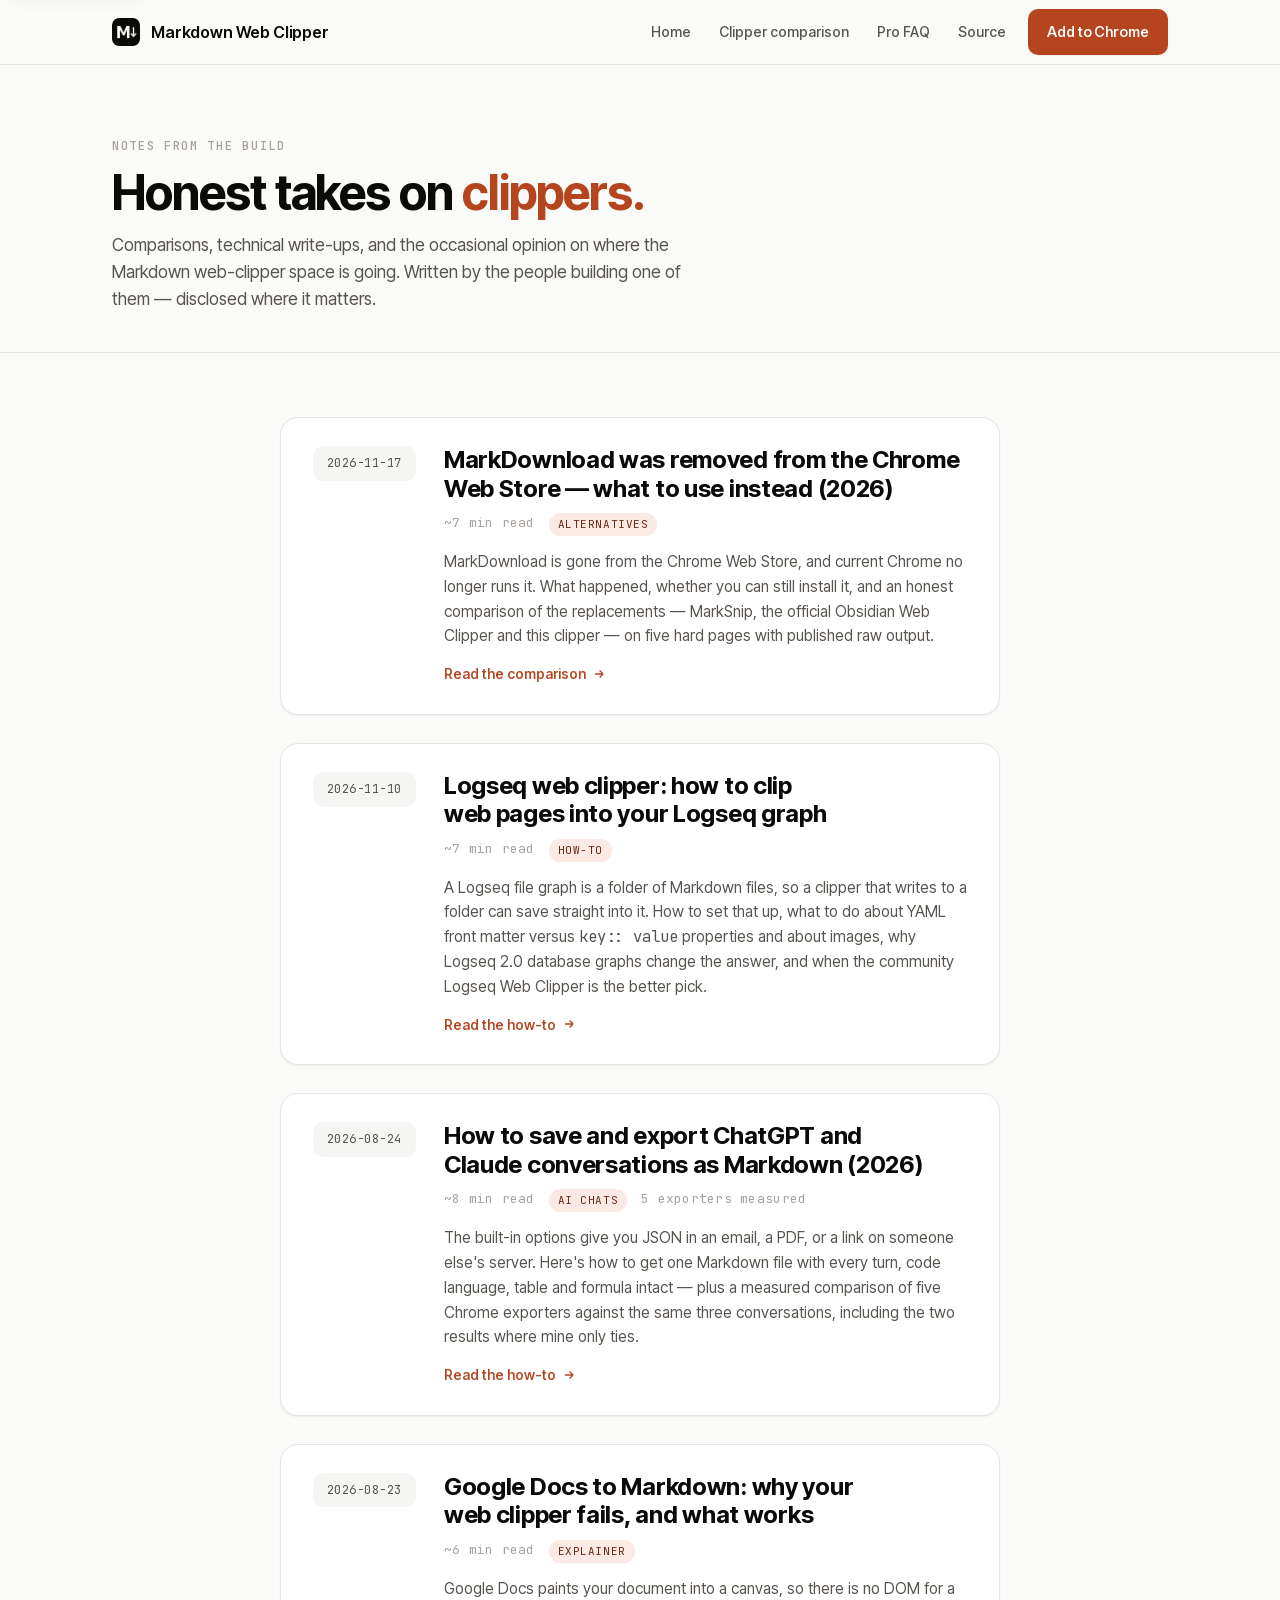
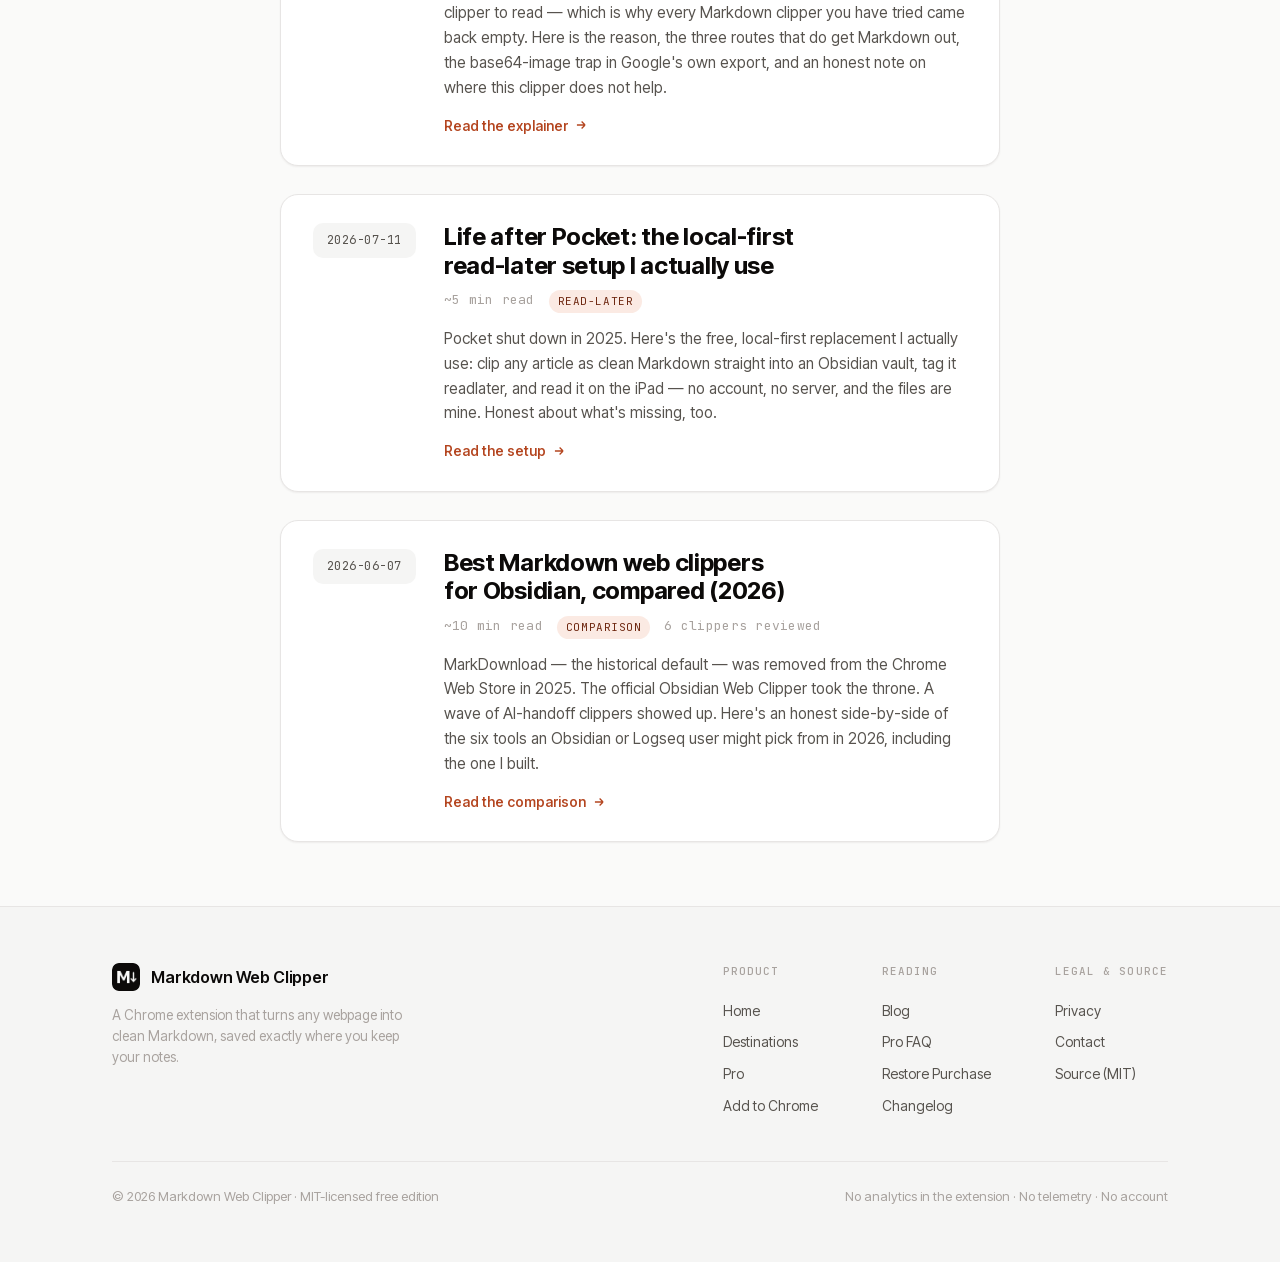
==== commit ec60bfc5: "chore: sync landing from clipper@f8a7164 Co-Authored-By: landing-sync[bot] <landing-sync@users.norep" ====
--- a/blog/index.html
+++ b/blog/index.html
@@ -38,7 +38,7 @@
   "url": "https://markdownwebclipper.com/blog/",
   "inLanguage": "en",
   "datePublished": "2026-06-07",
-  "dateModified": "2026-11-10"
+  "dateModified": "2026-11-17"
 }
 </script>
 </head>
@@ -73,6 +73,21 @@
   <section class="band" style="padding-block: 64px">
     <div class="wrap">
       <div class="blog-index">
+
+        <article class="blog-card">
+          <span class="date-pill">2026-11-17</span>
+          <div>
+            <h2><a href="/blog/markdownload-alternative">MarkDownload was removed from the Chrome Web Store — what to use instead (2026)</a></h2>
+            <p class="meta">
+              <span>~7 min read</span>
+              <span class="tag">Alternatives</span>
+            </p>
+            <p class="excerpt">MarkDownload is gone from the Chrome Web Store, and current Chrome no longer runs it. What happened, whether you can still install it, and an honest comparison of the replacements — MarkSnip, the official Obsidian Web Clipper and this clipper — on five hard pages with published raw output.</p>
+            <a class="read-more" href="/blog/markdownload-alternative">Read the comparison
+              <svg width="14" height="14" viewBox="0 0 24 24" fill="none" stroke="currentColor" stroke-width="2.2" aria-hidden="true"><path d="M5 12h14m0 0-6-6m6 6-6 6"/></svg>
+            </a>
+          </div>
+        </article>
 
         <article class="blog-card">
           <span class="date-pill">2026-11-10</span>
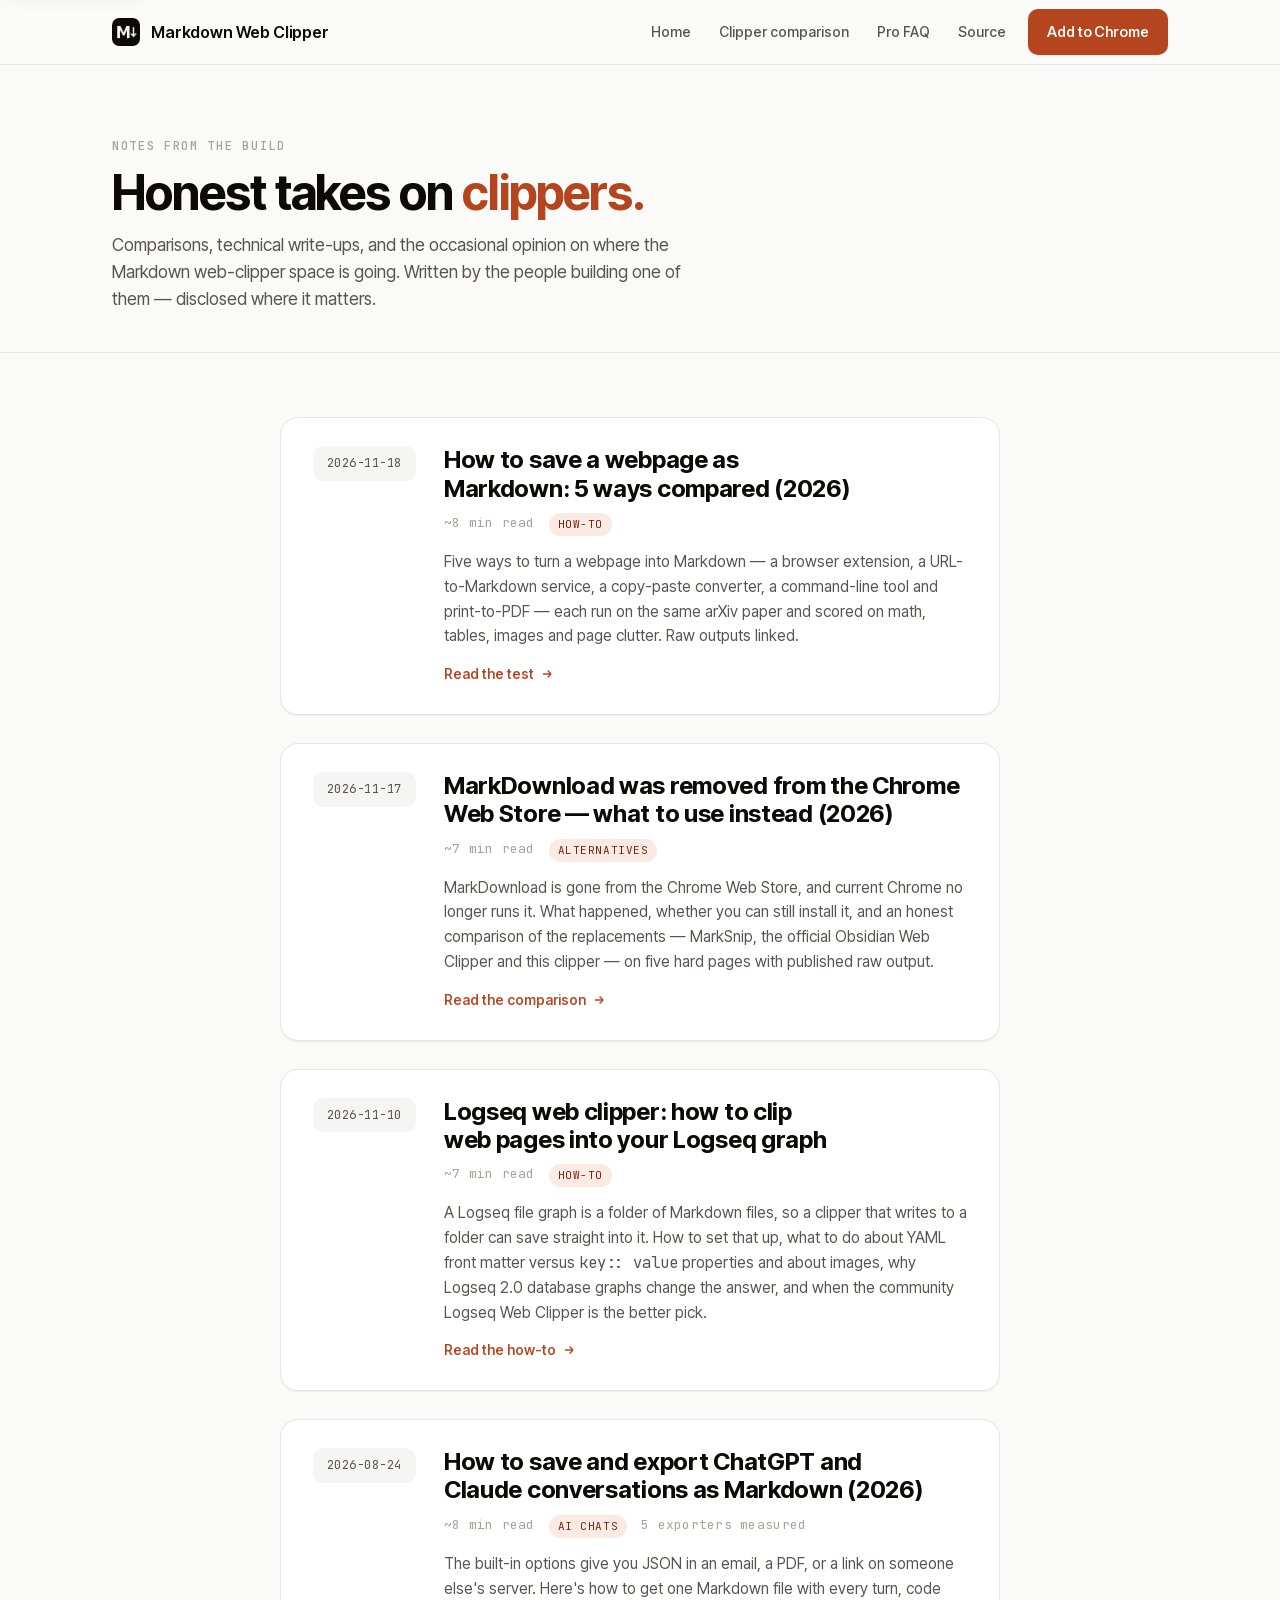
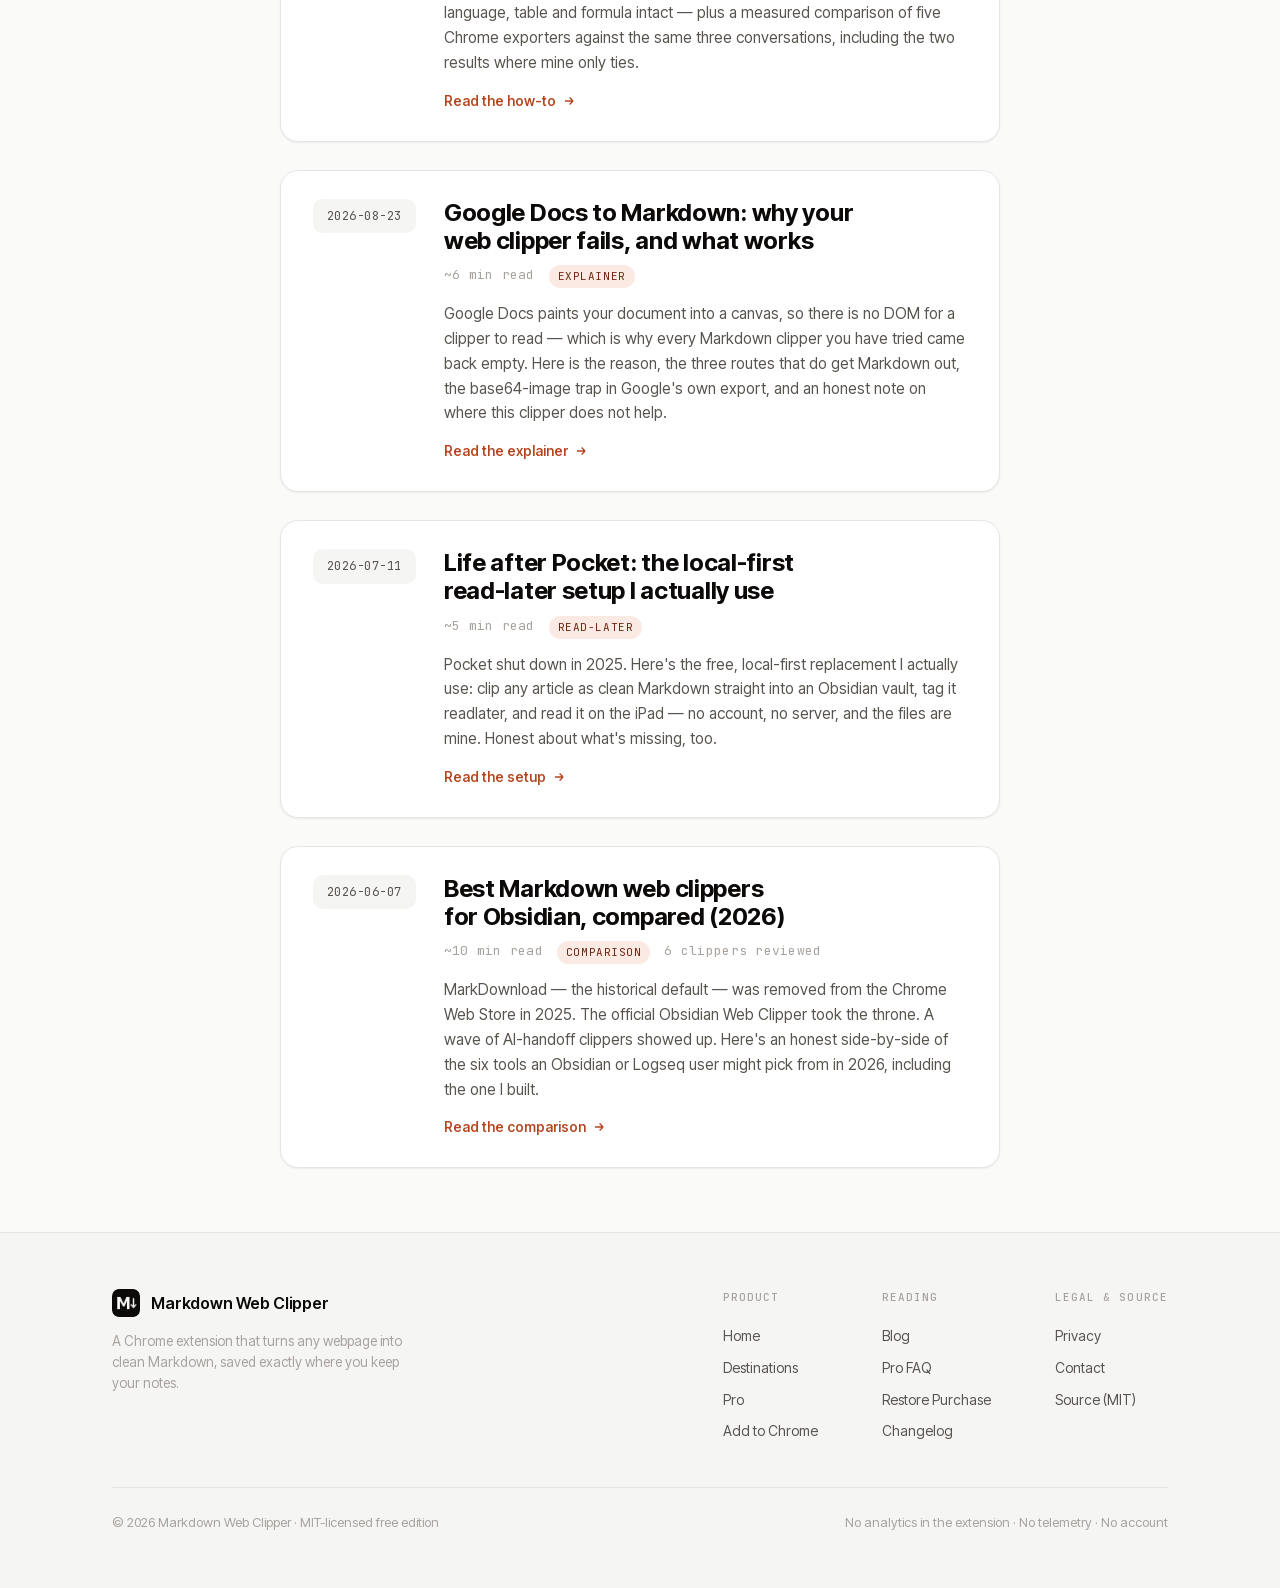
==== commit 611e7ebe: "chore: sync landing from clipper@78eb24c Co-Authored-By: landing-sync[bot] <landing-sync@users.norep" ====
--- a/blog/index.html
+++ b/blog/index.html
@@ -38,7 +38,7 @@
   "url": "https://markdownwebclipper.com/blog/",
   "inLanguage": "en",
   "datePublished": "2026-06-07",
-  "dateModified": "2026-11-17"
+  "dateModified": "2026-11-18"
 }
 </script>
 </head>
@@ -73,6 +73,21 @@
   <section class="band" style="padding-block: 64px">
     <div class="wrap">
       <div class="blog-index">
+
+        <article class="blog-card">
+          <span class="date-pill">2026-11-18</span>
+          <div>
+            <h2><a href="/blog/save-webpage-as-markdown">How to save a webpage as Markdown: 5 ways compared (2026)</a></h2>
+            <p class="meta">
+              <span>~8 min read</span>
+              <span class="tag">How-to</span>
+            </p>
+            <p class="excerpt">Five ways to turn a webpage into Markdown — a browser extension, a URL-to-Markdown service, a copy-paste converter, a command-line tool and print-to-PDF — each run on the same arXiv paper and scored on math, tables, images and page clutter. Raw outputs linked.</p>
+            <a class="read-more" href="/blog/save-webpage-as-markdown">Read the test
+              <svg width="14" height="14" viewBox="0 0 24 24" fill="none" stroke="currentColor" stroke-width="2.2" aria-hidden="true"><path d="M5 12h14m0 0-6-6m6 6-6 6"/></svg>
+            </a>
+          </div>
+        </article>
 
         <article class="blog-card">
           <span class="date-pill">2026-11-17</span>
